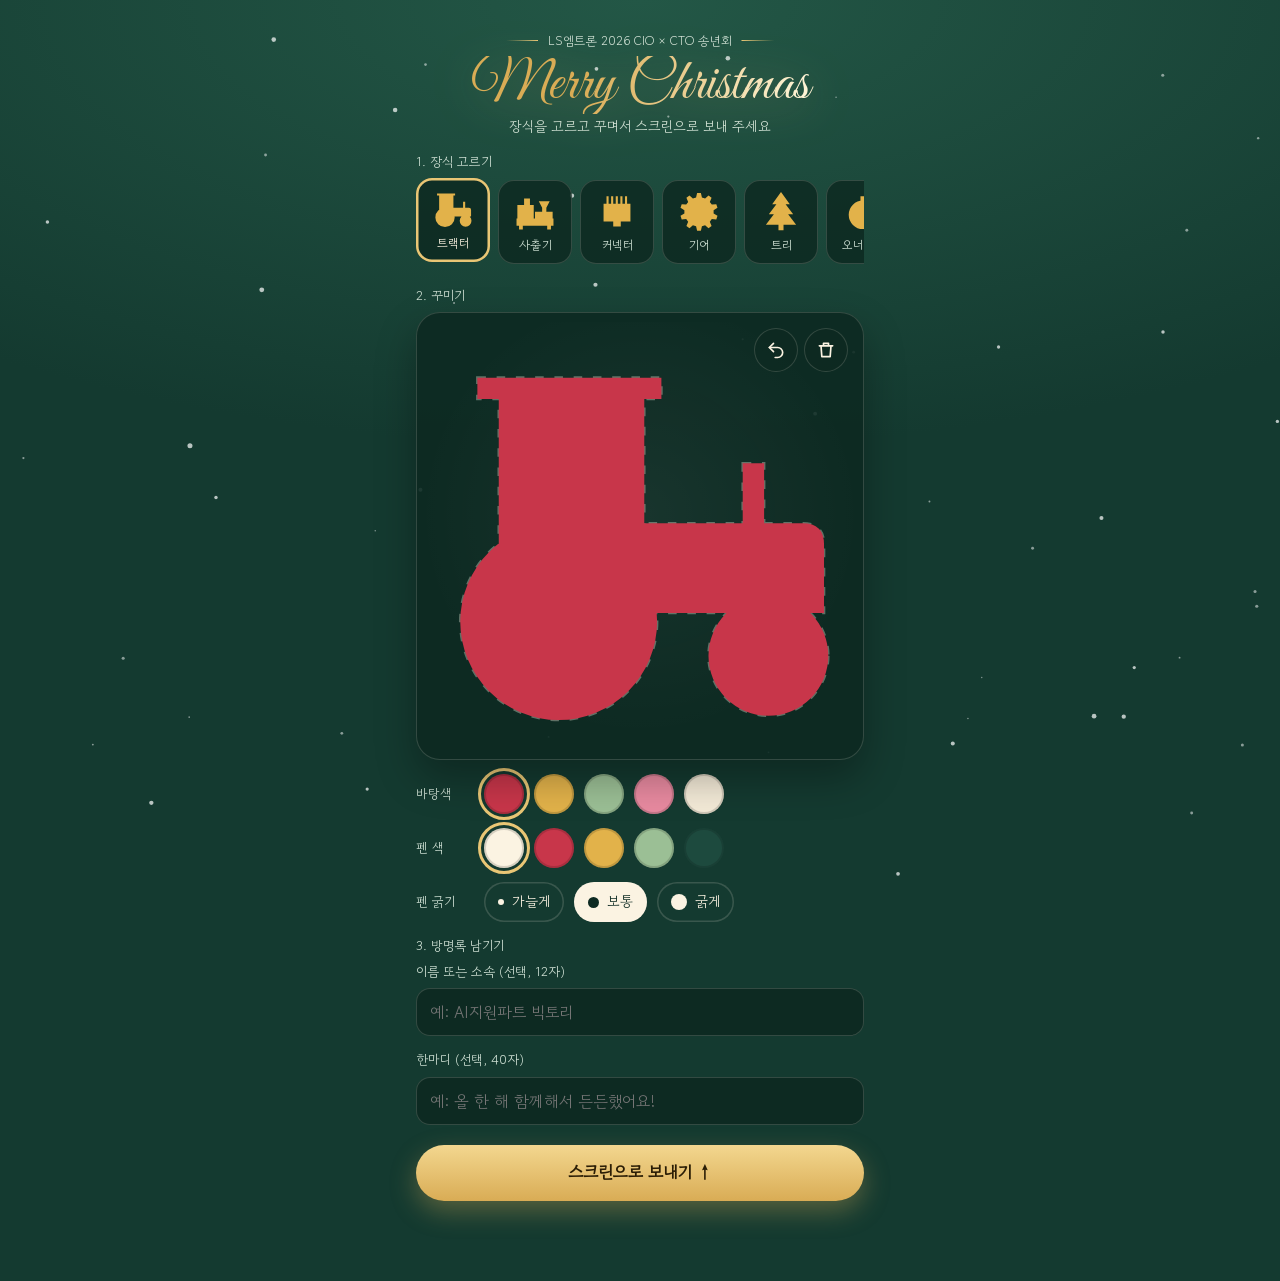
==== index.html @ 6c5fe614 "송년회 그림 방명록 배포" ====
<!DOCTYPE html>
<html lang="ko">
<head>
<meta charset="utf-8">
<meta name="viewport" content="width=device-width,initial-scale=1">
<title>LS엠트론 송년회 방명록</title>
<meta name="robots" content="noindex">
<link rel="stylesheet" href="fonts/fonts.css">
<style>
/* VOICE: 연말 송년회 로비의 따뜻하고 반짝이는 밤
   IDEA: 큰 TV가 눈 내리는 크리스마스 창문이 되고, 폰에서 꾸민 장식이 하늘로 빨려 올라가 그 창문 위로 내려옴
   PICTURE: 전구 가랜드 아래 금빛 Merry Christmas, 그 밑을 둥실둥실 떠다니는 트랙터, 사출기, 커넥터 장식들
   COLOUR and TYPE: 딥그린 밤하늘, 크랜베리, 머스터드, 세이지, 핑크, 금빛 글씨. Great Vibes 필기체 + 고운돋움, 이름은 나눔펜
   LAYOUT: 기본 화면은 TV 스크린(가로, 세로 모두 대응), #draw는 폰 한 컬럼 */
:root{color-scheme:dark;--bg:#143a30;--deep:#0d2a22;--ink:#fbf3e2;--soft:#cfe0d4;--gold:#e9c675;--red:#c8364a;--mus:#e2b24a;--sage:#9bbf95;--pink:#e88aa0;--line:rgba(251,243,226,.16)}
*{box-sizing:border-box;min-width:0}
html,body{height:100%}
body{margin:0;background:var(--bg);color:var(--ink);font:16px/1.55 "Gowun Dodum",system-ui,sans-serif;overflow-x:clip}
h1,h2,p{margin:0}
button{font:inherit;color:inherit;cursor:pointer;border:0;background:none}
button:focus-visible,input:focus-visible,a:focus-visible{outline:3px solid var(--mus);outline-offset:2px}
.view{display:none}.view.on{display:block}
.mc{font-family:"Great Vibes",cursive;font-weight:400;line-height:1;background:linear-gradient(100deg,#d9ac55 15%,#fff4d6 35%,#e9c675 50%,#fff4d6 65%,#d9ac55 85%);background-size:250% 100%;-webkit-background-clip:text;background-clip:text;color:transparent;filter:drop-shadow(0 6px 24px rgba(233,198,117,.35));animation:shine 7s linear infinite;padding:0 .15em}
@keyframes shine{to{background-position:-250% 0}}
.ev{display:inline-flex;align-items:center;gap:.8em;color:var(--soft)}
.ev::before,.ev::after{content:"";width:2.6em;height:1px;background:linear-gradient(90deg,transparent,var(--gold))}
.ev::after{transform:scaleX(-1)}
.btn{min-height:48px;padding:0 22px;border-radius:999px;background:var(--ink);color:var(--deep);font-weight:700;display:inline-flex;align-items:center;justify-content:center;gap:8px;text-decoration:none}
.btn.ghost{background:rgba(13,42,34,.6);color:var(--ink);box-shadow:inset 0 0 0 1.5px var(--line)}
.btn:disabled{opacity:.5;cursor:default}

/* ---------- wall ---------- */
#wall{position:fixed;inset:0;overflow:hidden;background:radial-gradient(70% 55% at 50% 22%,#235746 0%,transparent 70%),radial-gradient(130% 100% at 50% 100%,#0b261f 0%,var(--bg) 60%)}
#wall canvas.full{position:absolute;inset:0;width:100%;height:100%;pointer-events:none}
#snowBack{z-index:0}
#garland{position:absolute;left:0;top:0;width:100%;z-index:1;overflow:visible;pointer-events:none}
.bulb{animation:tw 3.2s ease-in-out infinite}
.bulb ellipse{filter:drop-shadow(0 0 7px var(--c))}
@keyframes tw{50%{opacity:.4}}
#whead{position:absolute;left:50%;top:max(9vh,70px);transform:translateX(-50%);text-align:center;z-index:2;white-space:nowrap;pointer-events:none}
#whead .ev{font-size:clamp(15px,2.3vh,36px)}
#whead .mc{font-size:clamp(64px,13.5vh,230px);margin:.06em 0 .02em}
#whead .guide{font-size:clamp(15px,2.2vh,34px);color:var(--ink);opacity:.92}
#whead .guide b{color:var(--gold);font-weight:400}
#field{position:absolute;inset:0;z-index:3}
.it{position:absolute;left:0;top:0;transform-origin:50% 50%;will-change:transform;transition:opacity .9s}
.it canvas{display:block;filter:drop-shadow(0 8px 10px rgba(0,0,0,.28))}
.it.pending{display:none}
.it.leaving{opacity:0!important;transition:opacity 2.6s ease-in}
.mod .it{cursor:pointer}.mod .it:hover canvas{outline:2px dashed var(--mus);outline-offset:4px}
#fx{z-index:4}
#cap{position:absolute;left:50%;top:60%;z-index:5;transform:translate(-50%,14px);opacity:0;transition:opacity .5s,transform .6s cubic-bezier(.2,1.3,.4,1);text-align:center;background:rgba(13,42,34,.72);backdrop-filter:blur(6px);border-radius:28px;padding:.5em 1.4em .7em;box-shadow:0 0 0 1px rgba(233,198,117,.35),0 20px 40px rgba(0,0,0,.35);max-width:80vw;pointer-events:none}
#cap.on{opacity:1;transform:translate(-50%,0)}
#cap b{display:block;font:400 clamp(30px,5.4vh,84px)/1.05 "Nanum Pen Script",cursive;color:var(--gold)}
#cap span{display:block;font-size:clamp(15px,2.4vh,36px);color:var(--ink)}
#cap span:empty{display:none}
.qr{position:absolute;right:2.4vw;bottom:3.6vh;z-index:6;background:var(--ink);color:var(--deep);border-radius:22px;padding:12px 12px 10px;text-align:center;font-weight:700;font-size:clamp(13px,1.7vh,26px);line-height:1.3;animation:glow 2.6s ease-in-out infinite}
@keyframes glow{0%,100%{box-shadow:0 0 0 0 rgba(233,198,117,.55),0 16px 34px rgba(0,0,0,.4)}50%{box-shadow:0 0 0 14px rgba(233,198,117,0),0 16px 34px rgba(0,0,0,.4)}}
#qrBox{width:clamp(110px,16vh,290px);height:clamp(110px,16vh,290px);display:grid;place-items:center;margin-bottom:8px;font-weight:400;font-size:12px}
#qrBox img{width:100%;height:100%;display:block;border-radius:6px}
.count{position:absolute;left:2.4vw;bottom:3.6vh;z-index:6;font-size:clamp(14px,2vh,30px);color:var(--soft);pointer-events:none}
.count b{font:400 clamp(34px,5.4vh,84px)/1 "Great Vibes",cursive;color:var(--gold);margin-right:.25em}
#wstat{position:absolute;left:50%;top:62%;transform:translateX(-50%);z-index:5;color:var(--soft);font-size:clamp(16px,2.6vh,38px);text-align:center;pointer-events:none;animation:breathe 3s ease-in-out infinite}
@keyframes breathe{50%{opacity:.45}}
.wbar{position:absolute;right:1.2vw;top:1.2vh;display:flex;gap:8px;z-index:8;opacity:0;transition:opacity .3s}
.wbar:hover,.wbar:focus-within{opacity:1}
.wbar .btn{min-height:40px;font-size:14px;padding:0 16px}
#modbar{position:fixed;left:50%;bottom:4vh;transform:translateX(-50%);background:var(--deep);border-radius:999px;padding:8px 8px 8px 20px;display:none;gap:8px;align-items:center;z-index:20;box-shadow:0 10px 30px rgba(0,0,0,.4)}
#modbar.on{display:flex}
#banner{position:fixed;left:50%;bottom:8px;transform:translateX(-50%);background:var(--mus);color:var(--deep);font-size:12px;padding:5px 12px;border-radius:999px;z-index:30;display:none;white-space:nowrap}

/* ---------- draw (phone) ---------- */
#draw{min-height:100%;position:relative;background:radial-gradient(120% 50% at 50% 0%,#235746,var(--bg) 70%)}
#snowPhone{position:fixed;inset:0;width:100%;height:100%;z-index:0;pointer-events:none}
.dwrap{position:relative;z-index:1;max-width:480px;margin:0 auto;padding:22px 16px 48px}
.dh{text-align:center;margin-bottom:14px}
.dh .ev{font-size:12.5px}
.dh .mc{font-size:clamp(40px,13vw,58px);margin:6px 0 2px;white-space:nowrap}
.dh .note{font-size:14px;color:var(--soft)}
.lbl{font-size:13px;color:var(--soft);margin:14px 0 6px}
.tpls{display:flex;gap:8px;overflow-x:auto;padding:2px 2px 8px;scroll-snap-type:x mandatory;scrollbar-width:none}
.tpl{flex:none;width:74px;height:84px;border-radius:16px;background:rgba(13,42,34,.85);scroll-snap-align:start;display:grid;place-items:center;align-content:center;gap:4px;box-shadow:inset 0 0 0 1px var(--line);transition:transform .15s}
.tpl span{font-size:12px;color:var(--soft)}
.tpl[aria-pressed=true]{box-shadow:inset 0 0 0 2.5px var(--gold);transform:translateY(-2px)}.tpl[aria-pressed=true] span{color:var(--ink)}
.tpl canvas{width:42px;height:42px}
.board{position:relative;border-radius:24px;background:rgba(13,42,34,.9);padding:10px;box-shadow:inset 0 0 0 1px var(--line),0 18px 40px rgba(0,0,0,.3)}
#pad{display:block;width:100%;aspect-ratio:1;touch-action:none;border-radius:16px;background:radial-gradient(circle at 50% 45%,rgba(255,255,255,.05),transparent 70%)}
.tools{display:flex;gap:6px;position:absolute;right:16px;top:16px}
.ic{width:44px;height:44px;border-radius:50%;background:rgba(13,42,34,.85);display:grid;place-items:center;box-shadow:inset 0 0 0 1px var(--line)}
.ic svg{width:20px;height:20px;fill:none;stroke:var(--ink);stroke-width:2;stroke-linecap:round;stroke-linejoin:round}
.row{display:flex;align-items:center;gap:10px;margin-top:14px;flex-wrap:wrap}
.row>span{width:58px;font-size:13px;color:var(--soft)}
.sws{display:flex;gap:10px;flex-wrap:wrap}
.sw{width:40px;height:40px;border-radius:50%;box-shadow:inset 0 0 0 2px rgba(0,0,0,.15)}
.sw[aria-pressed=true]{outline:3px solid var(--gold);outline-offset:3px}
.wd{height:40px;padding:0 14px;border-radius:999px;box-shadow:inset 0 0 0 1.5px var(--line);display:flex;align-items:center;gap:8px;font-size:14px}
.wd i{display:block;border-radius:50%;background:var(--ink)}
.wd[aria-pressed=true]{background:var(--ink);color:var(--deep)}.wd[aria-pressed=true] i{background:var(--deep)}
.fld{display:grid;gap:6px;margin-top:14px}
.fld label{font-size:13px;color:var(--soft)}
.fld input{height:48px;border-radius:14px;border:0;background:rgba(13,42,34,.9);color:var(--ink);padding:0 14px;font:16px "Gowun Dodum",sans-serif;box-shadow:inset 0 0 0 1px var(--line)}
#send{width:100%;margin-top:20px;font-size:17px;min-height:56px;background:linear-gradient(180deg,#f3d78f,#d9ac55);color:#2a1d05;box-shadow:0 10px 26px rgba(217,172,85,.35)}
#dmsg{min-height:22px;margin-top:10px;text-align:center;font-size:14px;color:var(--mus)}
#done{text-align:center;padding:16vh 10px 40px}
#done .mc{font-size:60px;margin-bottom:14px}
#done h2{font-size:24px;margin-bottom:6px}
#done p{color:var(--soft);margin-bottom:28px}
#done>*{animation:rise .7s both}#done>*:nth-child(2){animation-delay:.1s}#done>*:nth-child(3){animation-delay:.2s}#done>*:nth-child(4){animation-delay:.3s}
@keyframes rise{from{opacity:0;transform:translateY(16px)}}
#pfx{position:fixed;inset:0;width:100%;height:100%;z-index:40;pointer-events:none}
#beam{position:fixed;left:50%;top:-140px;width:140vw;height:300px;transform:translateX(-50%);background:radial-gradient(50% 50% at 50% 50%,rgba(255,240,200,.9),rgba(233,198,117,.35) 40%,transparent 70%);opacity:0;z-index:41;pointer-events:none}
#beam.on{animation:beam 1.1s ease-out}
@keyframes beam{30%{opacity:1}100%{opacity:0}}
@media(prefers-reduced-motion:reduce){.mc,.bulb,.qr,#wstat{animation:none}}
</style>
</head>
<body>
<div id="banner"></div>

<section id="wall" class="view">
  <canvas id="snowBack" class="full"></canvas>
  <svg id="garland" aria-hidden="true"></svg>
  <header id="whead">
    <p class="ev">LS엠트론 2026 CIO × CTO 송년회 방명록</p>
    <h1 class="mc">Merry Christmas</h1>
    <p class="guide">우측 하단 <b>QR</b>을 찍고 장식을 꾸며 남겨 주세요</p>
  </header>
  <div id="field"></div>
  <canvas id="fx" class="full"></canvas>
  <div id="cap"><b></b><span></span></div>
  <div id="wstat">첫 번째 장식을 기다리고 있어요</div>
  <div class="count"><b id="cnt">0</b>개의 마음이 모였어요</div>
  <div class="qr"><div id="qrBox"></div>찍고 꾸며서<br>스크린으로 보내기</div>
  <div class="wbar">
    <button class="btn" id="fs">전체화면</button>
    <button class="btn ghost" id="testBtn">테스트 장식</button>
    <button class="btn ghost" id="modBtn" hidden>그림 정리</button>
  </div>
</section>

<section id="draw" class="view">
  <canvas id="snowPhone"></canvas>
  <div class="dwrap">
    <div id="drawMain">
      <header class="dh">
        <p class="ev">LS엠트론 2026 CIO × CTO 송년회</p>
        <h1 class="mc">Merry Christmas</h1>
        <p class="note">장식을 고르고 꾸며서 스크린으로 보내 주세요</p>
      </header>
      <p class="lbl">1. 장식 고르기</p>
      <div class="tpls" id="tpls" role="group" aria-label="장식 고르기"></div>
      <p class="lbl">2. 꾸미기</p>
      <div class="board">
        <canvas id="pad" aria-label="그림판"></canvas>
        <div class="tools">
          <button class="ic" id="undo" aria-label="한 획 되돌리기"><svg viewBox="0 0 24 24"><path d="M9 14 4 9l5-5"/><path d="M4 9h10a6 6 0 0 1 0 12h-3"/></svg></button>
          <button class="ic" id="clear" aria-label="모두 지우기"><svg viewBox="0 0 24 24"><path d="M4 7h16M9 7V4h6v3M6 7l1 13h10l1-13"/></svg></button>
        </div>
      </div>
      <div class="row"><span>바탕색</span><div class="sws" id="fills"></div></div>
      <div class="row"><span>펜 색</span><div class="sws" id="pens"></div></div>
      <div class="row"><span>펜 굵기</span>
        <button class="wd" data-w="4" aria-pressed="false"><i style="width:6px;height:6px"></i>가늘게</button>
        <button class="wd" data-w="9" aria-pressed="true"><i style="width:11px;height:11px"></i>보통</button>
        <button class="wd" data-w="16" aria-pressed="false"><i style="width:16px;height:16px"></i>굵게</button>
      </div>
      <p class="lbl">3. 방명록 남기기</p>
      <div class="fld" style="margin-top:0"><label for="nm">이름 또는 소속 (선택, 12자)</label><input id="nm" maxlength="12" autocomplete="off" placeholder="예: AI지원파트 빅토리"></div>
      <div class="fld"><label for="ms">한마디 (선택, 40자)</label><input id="ms" maxlength="40" autocomplete="off" placeholder="예: 올 한 해 함께해서 든든했어요!"></div>
      <button class="btn" id="send">스크린으로 보내기 ↑</button>
      <div id="dmsg" role="status"></div>
    </div>
    <div id="done" hidden>
      <p class="mc">Thank you</p>
      <h2>스크린을 봐 주세요!</h2>
      <p>방금 꾸민 장식이 스크린 위에서 내려오고 있어요</p>
      <button class="btn" id="again">하나 더 꾸미기</button>
    </div>
  </div>
</section>
<canvas id="pfx"></canvas>
<div id="beam"></div>
<div id="modbar"><span>이 그림을 스크린에서 내릴까요?</span><button class="btn" id="modYes" style="min-height:40px">내리기</button><button class="btn ghost" id="modNo" style="min-height:40px">취소</button></div>

<script>
{
/* ===== 설정: Firebase Realtime Database 주소 ===== */
const DB_URL = "https://mtron-guestbook-default-rtdb.asia-southeast1.firebasedatabase.app";
const MAX_WALL = 45, KEEP_PER_PERSON = 5;
const $ = s => document.querySelector(s);
const rnd = (a, b) => a + Math.random() * (b - a);
const pick = a => a[Math.random() * a.length | 0];
const reduce = matchMedia("(prefers-reduced-motion: reduce)").matches;
const wait = ms => new Promise(r => setTimeout(r, ms));
const anim = (ms, fn) => new Promise(res => { if (reduce) ms = Math.min(ms, 160); const t0 = performance.now(); const f = t => { const p = Math.min(1, (t - t0) / ms); fn(p); p < 1 ? requestAnimationFrame(f) : res(); }; f(t0); });
const star = (() => { let d = ""; for (let i = 0; i < 10; i++) { const r = i % 2 ? 36 : 88, a = -Math.PI / 2 + i * Math.PI / 5; d += (i ? "L" : "M") + (100 + r * Math.cos(a)).toFixed(1) + " " + (108 + r * Math.sin(a)).toFixed(1); } return d + "Z"; })();
const gear = (() => { let d = ""; const n = 10, st = Math.PI * 2 / n; for (let k = 0; k < n; k++) { const b = k * st - Math.PI / 2; [[70, -.32], [90, -.16], [90, .16], [70, .32]].forEach(([r, f], j) => { d += (k || j ? "L" : "M") + (100 + r * Math.cos(b + f * st)).toFixed(1) + " " + (104 + r * Math.sin(b + f * st)).toFixed(1); }); } return d + "Z"; })();
const conn = "M36 66H164V150H36Z M82 150H118V174H82Z" + [0, 1, 2, 3, 4].map(i => { const x = 50 + i * 22; return ` M${x} 30H${x + 10}V66H${x}Z`; }).join("");
const SHAPES = [
  { id: "tractor", name: "트랙터", d: "M24 26H110V36H24Z M34 36H102V112H34Z M86 94H176Q186 94 186 104V136H86Z M148 66H158V94H148Z M108 140A46 46 0 1 1 16 140A46 46 0 1 1 108 140Z M188 156A28 28 0 1 1 132 156A28 28 0 1 1 188 156Z" },
  { id: "molding", name: "사출기", d: "M48 40H76V72H48Z M16 72H94V136H16Z M100 104H184V136H100Z M118 54H170L154 84V104H134V84Z M12 136H188V170H12Z M24 170H42V188H24Z M158 170H176V188H158Z" },
  { id: "conn", name: "커넥터", d: conn },
  { id: "gear", name: "기어", d: gear },
  { id: "tree", name: "트리", d: "M100 10L142 68H122L158 116H134L172 166H112V192H88V166H28L66 116H42L78 68H58Z" },
  { id: "ball", name: "오너먼트", d: "M88 30H112V54H88Z M168 118A68 68 0 1 1 32 118A68 68 0 1 1 168 118Z" },
  { id: "sock", name: "양말", d: "M66 16H140V116Q140 128 150 135L170 150Q190 166 178 184Q164 200 140 189L84 160Q62 147 64 122Z" },
  { id: "star", name: "별", d: star }
];
const P = {}; SHAPES.forEach(s => P[s.id] = new Path2D(s.d));
const FILLS = ["#c8364a", "#e2b24a", "#9bbf95", "#e88aa0", "#f3ead7"];
const PENS = ["#fbf3e2", "#c8364a", "#e2b24a", "#9bbf95", "#1d4a3e"];
const hash = s => { let h = 2166136261; for (const c of String(s)) h = Math.imul(h ^ c.charCodeAt(0), 16777619); return (h >>> 0) / 4294967295; };
const okColor = c => typeof c === "string" && /^#[0-9a-f]{6}$/i.test(c);

function paint(ctx, e, px) {
  const path = P[e.t]; if (!path) return;
  ctx.save(); ctx.scale(px / 200, px / 200);
  ctx.fillStyle = okColor(e.f) ? e.f : FILLS[0]; ctx.fill(path); ctx.clip(path);
  ctx.lineCap = ctx.lineJoin = "round";
  for (const s of Array.isArray(e.s) ? e.s : []) {
    const p = Array.isArray(s.p) ? s.p : []; if (p.length < 2) continue;
    ctx.strokeStyle = okColor(s.c) ? s.c : PENS[0]; ctx.lineWidth = Math.min(20, Math.max(1, +s.w || 6));
    ctx.beginPath(); ctx.moveTo(p[0], p[1]);
    if (p.length === 2) ctx.lineTo(p[0] + .01, p[1]);
    for (let i = 2; i < p.length; i += 2) ctx.lineTo(p[i], p[i + 1]);
    ctx.stroke();
  }
  ctx.restore();
}
function cv(e, css) {
  const c = document.createElement("canvas"), dpr = Math.min(2, devicePixelRatio || 1);
  c.width = c.height = Math.round(css * dpr); c.style.width = c.style.height = css + "px";
  paint(c.getContext("2d"), e, c.width); return c;
}


/* ---------- effects ---------- */
function Snow(canvas, o) {
  const ctx = canvas.getContext("2d"); let w = 0, h = 0, fl = [];
  const mk = any => { const L = o.layers[Math.random() * o.layers.length | 0]; return { L, x: Math.random() * w, y: any ? Math.random() * h : -20, r: rnd(L.r[0], L.r[1]), v: rnd(L.v[0], L.v[1]), ph: rnd(0, 6.3), sw: rnd(6, 26), sp: rnd(.3, 1) }; };
  return {
    resize() { const d = Math.min(1.5, devicePixelRatio || 1), r = canvas.getBoundingClientRect(); w = r.width; h = r.height; canvas.width = Math.max(1, w * d | 0); canvas.height = Math.max(1, h * d | 0); ctx.setTransform(d, 0, 0, d, 0, 0); fl = Array.from({ length: Math.round(w * h / 10000 * o.density) }, () => mk(true)); },
    step(dt) {
      ctx.clearRect(0, 0, w, h);
      for (const f of fl) {
        f.y += f.v * dt * (reduce ? .3 : 1); f.ph += dt * f.sp; if (f.y > h + 24) Object.assign(f, mk(false));
        const x = f.x + Math.sin(f.ph) * f.sw; ctx.globalAlpha = f.L.a;
        if (f.L.blur) { const g = ctx.createRadialGradient(x, f.y, 0, x, f.y, f.r); g.addColorStop(0, "rgba(255,255,255,.95)"); g.addColorStop(1, "rgba(255,255,255,0)"); ctx.fillStyle = g; }
        else ctx.fillStyle = "#fff";
        ctx.beginPath(); ctx.arc(x, f.y, f.r, 0, 7); ctx.fill();
      }
      ctx.globalAlpha = 1;
    }
  };
}
function Fx(canvas, clear) {
  const ctx = canvas.getContext("2d"); let ps = [];
  const COLS = ["#f6dc9a", "#fbf3e2", "#e88aa0", "#e2b24a", "#9bbf95", "#ff8a8a"];
  return {
    fit() { const d = Math.min(1.5, devicePixelRatio || 1), r = canvas.getBoundingClientRect(); canvas.width = Math.max(1, r.width * d | 0); canvas.height = Math.max(1, r.height * d | 0); ctx.setTransform(d, 0, 0, d, 0, 0); },
    burst(x, y, r, n) { for (let i = 0; i < n; i++) { const a = rnd(0, 6.283), s = rnd(.35, 1) * Math.max(160, r * 3); ps.push({ x: x + Math.cos(a) * r * .35, y: y + Math.sin(a) * r * .35, vx: Math.cos(a) * s, vy: Math.sin(a) * s - 40, g: 220, life: 0, max: rnd(.8, 1.5), c: pick(COLS), r: rnd(2.5, 6) * Math.max(1, r / 160), k: Math.random() < .45 ? "star" : "dot" }); } },
    ring(x, y, r) { ps.push({ k: "ring", x, y, r0: r, life: 0, max: 1 }); ps.push({ k: "ring", x, y, r0: r * .7, life: -.14, max: 1 }); },
    trail(x, y, n, up) { for (let i = 0; i < n; i++) ps.push({ x: x + rnd(-10, 10), y: y + rnd(-6, 6), vx: rnd(-24, 24), vy: up ? rnd(30, 90) : rnd(-60, -20), g: up ? 40 : -10, life: 0, max: rnd(.5, 1), c: pick(COLS), r: rnd(1.5, 3.6), k: Math.random() < .35 ? "star" : "dot" }); },
    step(dt) {
      if (clear) { ctx.save(); ctx.setTransform(1, 0, 0, 1, 0, 0); ctx.clearRect(0, 0, canvas.width, canvas.height); ctx.restore(); }
      if (!ps.length) return;
      ctx.save(); ctx.globalCompositeOperation = "lighter";
      ps = ps.filter(p => {
        p.life += dt; if (p.life < 0) return true; const t = p.life / p.max; if (t >= 1) return false;
        if (p.k === "ring") { ctx.globalAlpha = (1 - t) * .75; ctx.strokeStyle = "#fbf3e2"; ctx.lineWidth = Math.max(.5, 7 * (1 - t)); ctx.beginPath(); ctx.arc(p.x, p.y, p.r0 * (1 + 2.6 * (1 - (1 - t) ** 2)), 0, 7); ctx.stroke(); return true; }
        p.vy += p.g * dt; const dr = Math.exp(-1.6 * dt); p.vx *= dr; p.vy *= dr; p.x += p.vx * dt; p.y += p.vy * dt;
        ctx.globalAlpha = 1 - t; ctx.fillStyle = p.c;
        if (p.k === "star") { const s = p.r * 2.2 * (1 - t * .5); ctx.beginPath(); ctx.moveTo(p.x, p.y - s); ctx.quadraticCurveTo(p.x, p.y, p.x + s, p.y); ctx.quadraticCurveTo(p.x, p.y, p.x, p.y + s); ctx.quadraticCurveTo(p.x, p.y, p.x - s, p.y); ctx.quadraticCurveTo(p.x, p.y, p.x, p.y - s); ctx.fill(); }
        else { ctx.beginPath(); ctx.arc(p.x, p.y, p.r * (1 - t * .6), 0, 7); ctx.fill(); }
        return true;
      });
      ctx.restore(); if (ps.length > 1200) ps.splice(0, ps.length - 1200);
    }
  };
}

/* ---------- server ---------- */
const sessionStorageGet = k => { try { return sessionStorage.getItem(k); } catch (_) { return null; } };
const sessionStorageSet = (k, v) => { try { sessionStorage.setItem(k, String(v)); } catch (_) {} };
const ADMIN = new URLSearchParams(location.search).get("admin") || "";
let isAdmin = false;
const banner = t => { const b = $("#banner"); b.textContent = t; b.style.display = t ? "block" : "none"; };
/* ---------- draw (phone) ---------- */
const st = { t: "tractor", f: FILLS[0], pen: PENS[0], w: 9, strokes: [], cur: null };
const pad = $("#pad"), pctx = pad.getContext("2d");
const snowP = Snow($("#snowPhone"), { density: .5, layers: [{ r: [.6, 1.6], v: [14, 30], a: .5 }, { r: [1.6, 2.6], v: [26, 44], a: .7 }] });
const pfx = Fx($("#pfx"), true);
function resizeDraw() { snowP.resize(); pfx.fit(); sizePad(); }
function sizePad() { const r = pad.getBoundingClientRect(); if (!r.width) return; const d = Math.min(2, devicePixelRatio || 1); pad.width = pad.height = Math.round(r.width * d); redraw(); }
const entryNow = () => ({ t: st.t, f: st.f, s: st.cur ? st.strokes.concat([st.cur]) : st.strokes });
function redraw() {
  const W = pad.width; pctx.clearRect(0, 0, W, W);
  pctx.save(); pctx.scale(W / 200, W / 200); pctx.setLineDash([4, 5]); pctx.strokeStyle = "rgba(251,243,226,.35)"; pctx.lineWidth = 1.2; pctx.stroke(P[st.t]); pctx.restore();
  paint(pctx, entryNow(), W);
}
const pt = ev => { const r = pad.getBoundingClientRect(); return [Math.round((ev.clientX - r.left) / r.width * 200), Math.round((ev.clientY - r.top) / r.height * 200)]; };
pad.addEventListener("pointerdown", ev => { pad.setPointerCapture(ev.pointerId); st.cur = { c: st.pen, w: st.w, p: pt(ev) }; redraw(); });
pad.addEventListener("pointermove", ev => {
  if (!st.cur) return; const [x, y] = pt(ev), p = st.cur.p;
  if (Math.hypot(x - p[p.length - 2], y - p[p.length - 1]) < 1.5 || p.length > 1200) return;
  p.push(x, y); redraw();
});
const endStroke = () => { if (st.cur) { st.strokes.push(st.cur); st.cur = null; redraw(); } };
pad.addEventListener("pointerup", endStroke); pad.addEventListener("pointercancel", endStroke);
$("#undo").onclick = () => { st.strokes.pop(); redraw(); };
$("#clear").onclick = () => { st.strokes = []; redraw(); };
$("#tpls").innerHTML = SHAPES.map(s => `<button class="tpl" data-t="${s.id}" aria-pressed="${s.id === st.t}"><span>${s.name}</span></button>`).join("");
document.querySelectorAll(".tpl").forEach(b => { b.prepend(cv({ t: b.dataset.t, f: "#e2b24a", s: [] }, 42)); b.onclick = () => { st.t = b.dataset.t; document.querySelectorAll(".tpl").forEach(x => x.setAttribute("aria-pressed", x === b)); redraw(); }; });
function swatches(el, list, key) {
  el.innerHTML = list.map(c => `<button class="sw" style="background:${c}" data-c="${c}" aria-label="색 ${c}" aria-pressed="${c === st[key]}"></button>`).join("");
  el.querySelectorAll(".sw").forEach(b => b.onclick = () => { st[key] = b.dataset.c; el.querySelectorAll(".sw").forEach(x => x.setAttribute("aria-pressed", x === b)); redraw(); });
}
swatches($("#fills"), FILLS, "f"); swatches($("#pens"), PENS, "pen");
document.querySelectorAll(".wd").forEach(b => b.onclick = () => { st.w = +b.dataset.w; document.querySelectorAll(".wd").forEach(x => x.setAttribute("aria-pressed", x === b)); });

async function flyUp(e) {
  const r = pad.getBoundingClientRect(), c = cv(e, Math.round(r.width));
  Object.assign(c.style, { position: "fixed", left: r.left + "px", top: r.top + "px", zIndex: 39, filter: "drop-shadow(0 10px 20px rgba(0,0,0,.35))" });
  document.body.appendChild(c); pad.style.visibility = "hidden";
  const dist = r.bottom + 80;
  const a = c.animate([
    { transform: "translateY(0) scale(1,1)", easing: "cubic-bezier(.3,0,.6,1)" },
    { transform: "translateY(18px) scale(1.08,.88)", offset: .22, easing: "cubic-bezier(.55,0,.9,.35)" },
    { transform: `translateY(${-dist * .5}px) scale(.55,1.2)`, offset: .66 },
    { transform: `translateY(${-dist}px) scale(.12,1.7)`, opacity: .2 }
  ], { duration: reduce ? 300 : 1200, fill: "forwards" });
  let on = true; const tr = () => { if (!on) return; const b = c.getBoundingClientRect(); if (b.height) pfx.trail(b.left + b.width / 2, b.bottom - b.height * .15, 3, true); requestAnimationFrame(tr); }; setTimeout(tr, 260);
  setTimeout(() => { $("#beam").classList.remove("on"); void $("#beam").offsetWidth; $("#beam").classList.add("on"); pfx.burst(innerWidth / 2, 0, 60, 26); }, reduce ? 200 : 950);
  await a.finished.catch(() => {}); on = false; c.remove(); pad.style.visibility = "";
}
$("#send").onclick = async () => {
  const msg = $("#dmsg"), btn = $("#send");
  if (!st.strokes.length) { msg.textContent = "한 획이라도 꾸며 주세요"; return; }
  const e = { id: Date.now().toString(36) + Math.random().toString(36).slice(2, 6), t: st.t, f: st.f, s: st.strokes, n: $("#nm").value.trim().slice(0, 12), m: $("#ms").value.trim().slice(0, 40), at: Date.now() };
  btn.disabled = true; msg.textContent = "보내는 중이에요";
  try {
    const last = +sessionStorageGet("lastSend") || 0;
    if (Date.now() - last < 4000) throw { code: 429 };
    const body = { d: JSON.stringify({ t: e.t, f: e.f, s: e.s, n: e.n, m: e.m }), at: { ".sv": "timestamp" } };
    const r = await fetch(DB_URL.replace(/\/$/, "") + "/entries.json", { method: "POST", body: JSON.stringify(body) });
    if (!r.ok) throw { code: r.status === 401 || r.status === 403 ? 400 : r.status };
    sessionStorageSet("lastSend", Date.now());
    msg.textContent = "";
    scrollTo({ top: Math.max(0, scrollY + pad.getBoundingClientRect().top - 80), behavior: "instant" });
    await flyUp(e);
    $("#drawMain").hidden = true; $("#done").hidden = false; scrollTo(0, 0);
  } catch (err) {
    msg.textContent = err && err.code === 429 ? "조금만 천천히 보내 주세요. 잠시 후 다시 눌러 주세요"
      : err && err.code === 400 ? "장식을 다시 꾸며서 보내 주세요"
      : "전송에 실패했어요. 와이파이 연결을 확인하고 다시 눌러 주세요";
  }
  btn.disabled = false;
};
$("#again").onclick = () => { st.strokes = []; $("#done").hidden = true; $("#drawMain").hidden = false; requestAnimationFrame(sizePad); };

/* ---------- wall ---------- */
const wall = $("#wall"), field = $("#field"), live = new Map(), seen = new Set();
let first = true, started = false, queue = [], playing = false, mod = false, modTarget = null, size = 0, W = 0, H = 0, hb = 0, cy = 0, obs = [], testN = 0;
const back = Snow($("#snowBack"), { density: 1.1, layers: [{ r: [.6, 1.3], v: [12, 24], a: .5 }, { r: [1.3, 2.3], v: [22, 38], a: .75 }] });
const front = Snow($("#fx"), { density: .05, layers: [{ r: [6, 13], v: [46, 76], a: .45, blur: true }] });
const fx = Fx($("#fx"), false);
const BULBS = ["#ff6b7a", "#ffd36b", "#9ee6a8", "#ff9ec4", "#fff1c9"];
function buildGarland() {
  const g = $("#garland"), gh = Math.max(56, Math.min(140, H * .11)), sw = Math.max(2, Math.round(W / 560)), seg = W / sw, sc = gh / 90;
  let d = `M-20 ${(gh * .1).toFixed(1)}`; for (let i = 0; i < sw; i++) d += ` Q${(i * seg + seg / 2).toFixed(1)} ${(gh * .8).toFixed(1)} ${((i + 1) * seg + (i === sw - 1 ? 20 : 0)).toFixed(1)} ${(gh * .1).toFixed(1)}`;
  g.setAttribute("viewBox", `0 0 ${W} ${gh}`); g.setAttribute("height", gh);
  g.innerHTML = `<path d="${d}" fill="none" stroke="#08201a" stroke-width="${(2.6 * sc).toFixed(1)}"/>`;
  const p = g.querySelector("path"), L = p.getTotalLength(), n = Math.max(8, Math.round(L / (64 * sc)));
  let out = "";
  for (let i = 1; i < n; i++) {
    const q = p.getPointAtLength(L * i / n), c = BULBS[i % BULBS.length];
    out += `<g class="bulb" style="--c:${c};animation-delay:${(-hash("b" + i) * 3.2).toFixed(2)}s" transform="translate(${q.x.toFixed(1)} ${q.y.toFixed(1)}) scale(${sc.toFixed(2)}) rotate(${((hash("r" + i) - .5) * 24).toFixed(0)})"><rect x="-4" y="-2" width="8" height="8" rx="2" fill="#31564a"/><ellipse cx="0" cy="13" rx="7" ry="10" fill="${c}"/><ellipse cx="-2.4" cy="9" rx="1.8" ry="3.2" fill="#fff" opacity=".55"/></g>`;
  }
  g.insertAdjacentHTML("beforeend", out);
}
const active = () => [...live.values()].filter(o => o.state !== "leaving");
function resizeWall() {
  W = wall.clientWidth; H = wall.clientHeight; if (!W || !H) return;
  back.resize(); front.resize(); buildGarland();
  const wr = wall.getBoundingClientRect(), rel = (el, m) => { const r = el.getBoundingClientRect(); return { x1: r.left - wr.left - m, y1: r.top - wr.top - m, x2: r.right - wr.left + m, y2: r.bottom - wr.top + m }; };
  const hd = rel($("#whead"), 16); hd.y1 = -999; hb = hd.y2;
  obs = [hd, rel($(".qr"), 14), rel($(".count"), 10)];
  cy = hb + (H - hb) * .5;
  const n = Math.max(active().length, 14), free = W * (H - hb * .5);
  const ns = Math.round(Math.min(280, Math.max(80, Math.sqrt(free / n) * .6)) / 10) * 10;
  if (ns !== size) { size = ns; for (const o of live.values()) if (o.state === "live" || o.state === "leaving") setCanvas(o, size); }
}
function setCanvas(o, cs) { if (o.cs === cs) return; o.cs = cs; o.el.style.width = o.el.style.height = cs + "px"; o.el.textContent = ""; o.el.appendChild(cv(o.it, cs)); }
function place(o) {
  const rot = o.state === "drop" ? o.rot : o.r0 + o.rot + Math.sin(o.ph * .9) * 4;
  o.el.style.transform = `translate(${(o.x - o.cs / 2).toFixed(1)}px,${(o.y - o.cs / 2).toFixed(1)}px) rotate(${rot.toFixed(2)}deg) scale(${(o.k * o.sx).toFixed(3)},${(o.k * o.sy).toFixed(3)})`;
}
const inside = (r, x, y, m) => x > r.x1 - m && x < r.x2 + m && y > r.y1 - m && y < r.y2 + m;
function pickSpot(m) {
  const others = active().filter(o => o.state !== "pending"); let best = [W / 2, cy], bd = -1;
  for (let i = 0; i < 30; i++) {
    const x = m + Math.random() * Math.max(1, W - 2 * m), y = Math.max(m, hb * .4) + Math.random() * Math.max(1, H - m - Math.max(m, hb * .4));
    if (obs.some(r => inside(r, x, y, m))) continue;
    let md = 1e9; for (const o of others) md = Math.min(md, Math.hypot(o.x - x, o.y - y));
    if (md > bd) { bd = md; best = [x, y]; }
  }
  return best;
}
function mkItem(it, state) {
  const el = document.createElement("div"); el.className = "it"; field.appendChild(el);
  const h = hash(it.id);
  const o = { id: it.id, it, at: +it.at || 0, el, cs: 0, x: W / 2, y: cy, vx: 0, vy: 0, k: 1, sx: 1, sy: 1, r0: (h - .5) * 24, rot: 0, rv: 0, ph: h * 40, seed: h, state, test: !!it.test };
  el.onclick = () => { if (o.state === "live") askMod(o); };
  live.set(it.id, o); return o;
}
function spawnLive(it, i) {
  const o = mkItem(it, "live"); setCanvas(o, size || 140);
  [o.x, o.y] = pickSpot(o.cs / 2); const a = rnd(0, 6.28); o.vx = Math.cos(a) * 8; o.vy = Math.sin(a) * 8;
  o.el.style.opacity = 0; place(o); setTimeout(() => o.el.style.opacity = 1, 80 + i * 70);
}
function enqueue(it) { const o = mkItem(it, "pending"); o.el.classList.add("pending"); queue.push(o.id); }
function leave(o) {
  o.state = "leaving";
  const d = [[o.x, -1, 0], [W - o.x, 1, 0], [o.y, 0, -1], [H - o.y, 0, 1]].sort((p, q) => p[0] - q[0])[0];
  o.vx = d[1] * 80; o.vy = d[2] * 80;
  requestAnimationFrame(() => o.el.classList.add("leaving"));
  setTimeout(() => { o.el.remove(); live.delete(o.id); }, 2700);
}
function trim() {
  const a = active().filter(o => o.state === "live").sort((x, y) => x.at - y.at);
  let over = active().length - MAX_WALL;
  while (over-- > 0 && a.length) leave(a.shift());
}
const updStat = () => { $("#wstat").style.display = active().length ? "none" : ""; };
function take(all) {
  all.sort((a, b) => (+a.at || 0) - (+b.at || 0));
  $("#cnt").textContent = all.length + testN;
  const ids = new Set(all.map(i => i.id));
  for (const o of [...live.values()]) if (!o.test && !ids.has(o.id)) {
    if (o.state === "pending") { o.el.remove(); live.delete(o.id); } else if (o.state === "live") leave(o);
  }
  if (first) { resizeWall(); all.forEach(i => seen.add(i.id)); all.slice(-MAX_WALL).forEach((it, i) => spawnLive(it, i)); }
  else for (const it of all) if (!seen.has(it.id)) { seen.add(it.id); enqueue(it); }
  first = false; trim(); resizeWall(); updStat(); play();
}
function push(x, y, B) {
  const R = Math.max(W, H) * .62;
  for (const o of live.values()) {
    if (o.state !== "live") continue;
    const dx = o.x - x, dy = o.y - y, d = Math.hypot(dx, dy) || 1; if (d > R) continue;
    const f = 1 - d / R, imp = 560 * Math.pow(f, .75);
    o.vx += dx / d * imp; o.vy += dy / d * imp; o.rv += rnd(-160, 160) * f;
  }
}
async function drop(o, busy) {
  const B = Math.round(Math.min(520, Math.min(W * .5, (H - hb) * .62)));
  setCanvas(o, B); o.el.classList.remove("pending"); o.el.style.opacity = 1;
  o.state = "drop"; o.x = W / 2; o.y = -B * .7; o.k = .5; o.sx = o.sy = 1; o.rot = rnd(-25, 25); o.hold = false; place(o);
  updStat();
  await anim(820, p => {
    const e = p * p * (1.6 - .6 * p);
    o.y = -B * .7 + (cy + B * .7) * e; o.k = .5 + .5 * p; o.sy = 1 + .2 * Math.sin(p * Math.PI * .9); o.sx = 1 - .08 * Math.sin(p * Math.PI * .9); o.rot *= .95; place(o);
    fx.trail(o.x + rnd(-B * .15, B * .15), o.y - B * o.k * .42, 2, false);
  });
  o.rot = 0;
  fx.ring(o.x, cy, B * .42); fx.burst(o.x, cy, B * .4, 70); push(o.x, cy, B);
  if (!reduce) field.animate([{ transform: "translateY(0)" }, { transform: "translateY(7px)" }, { transform: "translateY(-3px)" }, { transform: "none" }], { duration: 340 });
  await anim(620, p => {
    const s = Math.sin(p * Math.PI * 3) * Math.exp(-p * 4.4);
    o.sx = 1 + .3 * s; o.sy = 1 - .3 * s; o.y = cy - Math.abs(Math.sin(p * Math.PI * 2)) * Math.exp(-p * 5) * B * .14; place(o);
  });
  o.sx = o.sy = 1; o.y = cy; place(o);
  const cap = $("#cap");
  cap.querySelector("b").textContent = o.it.n ? String(o.it.n).slice(0, 12) : "익명의 산타";
  cap.querySelector("span").textContent = o.it.m ? String(o.it.m).slice(0, 40) : "";
  cap.style.top = Math.min(H - 150, cy + B / 2 + 14) + "px"; cap.classList.add("on");
  o.hold = true; await wait(busy > 3 ? 1500 : 3400); o.hold = false;
  cap.classList.remove("on");
  const S = size || 140, [tx, ty] = pickSpot(S / 2), x0 = o.x, y0 = o.y, r0 = o.rot;
  fx.burst(o.x, o.y, B * .2, 18);
  await anim(950, p => { const e = p < .5 ? 2 * p * p : 1 - (-2 * p + 2) ** 2 / 2; o.k = 1 - (1 - S / B) * e; o.x = x0 + (tx - x0) * e; o.y = y0 + (ty - y0) * e; o.rot = r0 + (o.r0 - r0) * e; place(o); });
  o.state = "live"; o.rot = o.rot - o.r0; o.k = 1; setCanvas(o, S); const a = rnd(0, 6.28); o.vx = Math.cos(a) * 12; o.vy = Math.sin(a) * 12; place(o);
}
async function play() {
  if (playing) return; playing = true;
  while (queue.length) { const o = live.get(queue.shift()); if (!o || o.state !== "pending") continue; trim(); await drop(o, queue.length); await wait(300); }
  playing = false;
}
function physics(dt) {
  const arr = [...live.values()], solid = arr.filter(o => o.state === "live" || o.state === "drop"), max = reduce ? 3 : 15;
  for (const o of arr) {
    if (o.state === "pending") continue;
    if (o.state === "drop") { if (o.hold) { o.ph += dt; o.rot = Math.sin(o.ph * 1.5) * 4; o.sy = 1 + Math.sin(o.ph * 3) * .015; place(o); } continue; }
    o.ph += dt * .5;
    if (o.state === "live") {
      const m = o.cs / 2;
      o.vx += Math.cos(o.ph * 1.3 + o.seed * 6) * 7 * dt; o.vy += Math.sin(o.ph + o.seed * 9) * 7 * dt;
      for (const p of solid) {
        if (p === o) continue;
        const pr = p.cs * p.k / 2, min = (m + pr) * .9, dx = o.x - p.x, dy = o.y - p.y, d = Math.hypot(dx, dy) || .01;
        if (d < min) { const f = (min - d) / min * (p.state === "drop" ? 420 : 80) * dt; o.vx += dx / d * f; o.vy += dy / d * f; }
      }
      for (const r of obs) if (inside(r, o.x, o.y, m)) {
        const pen = [[o.x - (r.x1 - m), -1, 0], [(r.x2 + m) - o.x, 1, 0], [r.y1 < 0 ? 1e9 : o.y - (r.y1 - m), 0, -1], [r.y2 > H - 5 ? 1e9 : (r.y2 + m) - o.y, 0, 1]].sort((a, b) => a[0] - b[0])[0];
        o.vx += pen[1] * 300 * dt; o.vy += pen[2] * 300 * dt;
      }
      if (o.x < m) { o.x = m; o.vx = Math.abs(o.vx) * .6; } if (o.x > W - m) { o.x = W - m; o.vx = -Math.abs(o.vx) * .6; }
      if (o.y < m) { o.y = m; o.vy = Math.abs(o.vy) * .6; } if (o.y > H - m) { o.y = H - m; o.vy = -Math.abs(o.vy) * .6; }
      const sp = Math.hypot(o.vx, o.vy); if (sp > max) { const k = Math.max(max / sp, Math.exp(-2.4 * dt)); o.vx *= k; o.vy *= k; }
      o.rv *= Math.exp(-2.2 * dt); o.rot += o.rv * dt;
    }
    o.x += o.vx * dt; o.y += o.vy * dt; place(o);
  }
}
function startWall() {
  if (started) return; started = true;
  if (ADMIN) fetch("/api/admin-check", { headers: { "X-Admin-Key": ADMIN } }).then(r => { if (r.ok) { isAdmin = true; $("#modBtn").hidden = false; } }).catch(() => {});
  let entries = [], wasDown = false;
  const connect = () => {
    const ws = new WebSocket((location.protocol === "https:" ? "wss://" : "ws://") + location.host + "/ws");
    ws.onopen = () => { if (wasDown) banner(""); wasDown = false; };
    ws.onmessage = ev => {
      let m; try { m = JSON.parse(ev.data); } catch (_) { return; }
      if (m.type === "init" && Array.isArray(m.entries)) entries = m.entries;
      else if (m.type === "add" && m.entry) entries.push(m.entry);
      else if (m.type === "remove") entries = entries.filter(x => x.id !== m.id);
      else return;
      take(entries.filter(it => it && typeof it.id === "string" && P[it.t]));
    };
    ws.onclose = () => { wasDown = true; banner("서버와 연결이 끊겼어요. 다시 연결하는 중이에요"); setTimeout(connect, 2000); };
  };
  connect();
}
const NAMES = ["IT팀 산타", "기술연구소 루돌프", "보안파트 엘프", "익명의 산타", "R&D 눈사람", "AI지원파트 빅토리"];
const MSGS = ["올 한 해 함께해서 든든했어요!", "내년에도 같이 달려요", "Merry Mtron!", "건배! 2027도 잘 부탁해요", ""];
$("#testBtn").onclick = () => {
  const s = []; for (let i = 0; i < 3 + (Math.random() * 3 | 0); i++) { const p = []; let x = rnd(30, 170), y = rnd(30, 170); for (let k = 0; k < 14; k++) { x += rnd(-16, 16); y += rnd(-10, 10); p.push(Math.round(x), Math.round(y)); } s.push({ c: pick(PENS), w: pick([4, 9, 16]), p }); }
  const it = { id: "test-" + Date.now().toString(36) + Math.random().toString(36).slice(2, 5), t: pick(SHAPES).id, f: pick(FILLS), s, n: pick(NAMES), m: pick(MSGS), at: Date.now(), test: true };
  testN++; $("#cnt").textContent = +$("#cnt").textContent + 1; seen.add(it.id); enqueue(it); play();
};
$("#fs").onclick = () => { const p = document.fullscreenElement ? document.exitFullscreen() : document.documentElement.requestFullscreen(); if (p && p.catch) p.catch(() => {}); };
$("#modBtn").onclick = () => { mod = !mod; field.classList.toggle("mod", mod); $("#modBtn").textContent = mod ? "정리 끝내기" : "그림 정리"; };
function askMod(o) { if (!mod) return; modTarget = o; $("#modbar").classList.add("on"); }
$("#modNo").onclick = () => { modTarget = null; $("#modbar").classList.remove("on"); };
$("#modYes").onclick = async () => {
  const o = modTarget; $("#modbar").classList.remove("on"); modTarget = null; if (!o) return;
  if (o.test) { leave(o); return; }
  try { await fetch("/api/entries/" + encodeURIComponent(o.id), { method: "DELETE", headers: { "X-Admin-Key": ADMIN } }); } catch (_) {}
};

/* ---------- routing and loop ---------- */
let view = "";
function route() {
  view = "draw";
  wall.classList.toggle("on", view === "wall"); $("#draw").classList.toggle("on", view === "draw");
  $("#pfx").style.display = $("#beam").style.display = view === "draw" ? "" : "none";
  requestAnimationFrame(() => { if (view === "wall") { resizeWall(); startWall(); } else resizeDraw(); });
}
addEventListener("hashchange", route);
let rz = 0; const ro = new ResizeObserver(() => { clearTimeout(rz); rz = setTimeout(() => view === "wall" ? resizeWall() : resizeDraw(), 120); });
ro.observe(document.documentElement);
let lt = 0;
function loop(t) {
  const dt = Math.min(.05, (t - (lt || t)) / 1000); lt = t;
  if (view === "wall" && W) { back.step(dt); front.step(dt); fx.step(dt); physics(dt); }
  else if (view === "draw") { snowP.step(dt); pfx.step(dt); }
  requestAnimationFrame(loop);
}
requestAnimationFrame(loop);
route();
}
</script>
</body>
</html>
---- fonts/fonts.css ----
/* great-vibes-cyrillic-ext-400-normal */
@font-face {
  font-family: 'Great Vibes';
  font-style: normal;
  font-display: swap;
  font-weight: 400;
  src: url(great-vibes-cyrillic-ext-400-normal.woff2) format('woff2');
  unicode-range: U+0460-052F,U+1C80-1C8A,U+20B4,U+2DE0-2DFF,U+A640-A69F,U+FE2E-FE2F;
}

/* great-vibes-cyrillic-400-normal */
@font-face {
  font-family: 'Great Vibes';
  font-style: normal;
  font-display: swap;
  font-weight: 400;
  src: url(great-vibes-cyrillic-400-normal.woff2) format('woff2');
  unicode-range: U+0301,U+0400-045F,U+0490-0491,U+04B0-04B1,U+2116;
}

/* great-vibes-greek-ext-400-normal */
@font-face {
  font-family: 'Great Vibes';
  font-style: normal;
  font-display: swap;
  font-weight: 400;
  src: url(great-vibes-greek-ext-400-normal.woff2) format('woff2');
  unicode-range: U+1F00-1FFF;
}

/* great-vibes-vietnamese-400-normal */
@font-face {
  font-family: 'Great Vibes';
  font-style: normal;
  font-display: swap;
  font-weight: 400;
  src: url(great-vibes-vietnamese-400-normal.woff2) format('woff2');
  unicode-range: U+0102-0103,U+0110-0111,U+0128-0129,U+0168-0169,U+01A0-01A1,U+01AF-01B0,U+0300-0301,U+0303-0304,U+0308-0309,U+0323,U+0329,U+1EA0-1EF9,U+20AB;
}

/* great-vibes-latin-ext-400-normal */
@font-face {
  font-family: 'Great Vibes';
  font-style: normal;
  font-display: swap;
  font-weight: 400;
  src: url(great-vibes-latin-ext-400-normal.woff2) format('woff2');
  unicode-range: U+0100-02BA,U+02BD-02C5,U+02C7-02CC,U+02CE-02D7,U+02DD-02FF,U+0304,U+0308,U+0329,U+1D00-1DBF,U+1E00-1E9F,U+1EF2-1EFF,U+2020,U+20A0-20AB,U+20AD-20C0,U+2113,U+2C60-2C7F,U+A720-A7FF;
}

/* great-vibes-latin-400-normal */
@font-face {
  font-family: 'Great Vibes';
  font-style: normal;
  font-display: swap;
  font-weight: 400;
  src: url(great-vibes-latin-400-normal.woff2) format('woff2');
  unicode-range: U+0000-00FF,U+0131,U+0152-0153,U+02BB-02BC,U+02C6,U+02DA,U+02DC,U+0304,U+0308,U+0329,U+2000-206F,U+20AC,U+2122,U+2191,U+2193,U+2212,U+2215,U+FEFF,U+FFFD;
}
/* gowun-dodum-[0]-400-normal */
@font-face {
  font-family: 'Gowun Dodum';
  font-style: normal;
  font-display: swap;
  font-weight: 400;
  src: url(gowun-dodum-0-400-normal.woff2) format('woff2');
  unicode-range: U+f9ca-fa0b,U+ff03-ff05,U+ff07,U+ff0a-ff0b,U+ff0d-ff19,U+ff1b,U+ff1d,U+ff20-ff5b,U+ff5d,U+ffe0-ffe3,U+ffe5-ffe6;
}

/* gowun-dodum-[2]-400-normal */
@font-face {
  font-family: 'Gowun Dodum';
  font-style: normal;
  font-display: swap;
  font-weight: 400;
  src: url(gowun-dodum-2-400-normal.woff2) format('woff2');
  unicode-range: U+d723-d728,U+d72a-d733,U+d735-d748,U+d74a-d74f,U+d752-d753,U+d755-d757,U+d75a-d75f,U+d762-d764,U+d766-d768,U+d76a-d76b,U+d76d-d76f,U+d771-d787,U+d789-d78b,U+d78d-d78f,U+d791-d797,U+d79a,U+d79c,U+d79e-d7a3,U+f900-f909,U+f90b-f92e;
}

/* gowun-dodum-[3]-400-normal */
@font-face {
  font-family: 'Gowun Dodum';
  font-style: normal;
  font-display: swap;
  font-weight: 400;
  src: url(gowun-dodum-3-400-normal.woff2) format('woff2');
  unicode-range: U+d679-d68b,U+d68e-d69e,U+d6a0,U+d6a2-d6a7,U+d6a9-d6c3,U+d6c6-d6c7,U+d6c9-d6cb,U+d6cd-d6d3,U+d6d5-d6d6,U+d6d8-d6e3,U+d6e5-d6e7,U+d6e9-d6fb,U+d6fd-d717,U+d719-d71f,U+d721-d722;
}

/* gowun-dodum-[4]-400-normal */
@font-face {
  font-family: 'Gowun Dodum';
  font-style: normal;
  font-display: swap;
  font-weight: 400;
  src: url(gowun-dodum-4-400-normal.woff2) format('woff2');
  unicode-range: U+d5bc-d5c7,U+d5ca-d5cb,U+d5cd-d5cf,U+d5d1-d5d7,U+d5d9-d5da,U+d5dc,U+d5de-d5e3,U+d5e6-d5e7,U+d5e9-d5eb,U+d5ed-d5f6,U+d5f8,U+d5fa-d5ff,U+d602-d603,U+d605-d607,U+d609-d60f,U+d612-d613,U+d616-d61b,U+d61d-d637,U+d63a-d63b,U+d63d-d63f,U+d641-d647,U+d64a-d64c,U+d64e-d653,U+d656-d657,U+d659-d65b,U+d65d-d666,U+d668,U+d66a-d678;
}

/* gowun-dodum-[5]-400-normal */
@font-face {
  font-family: 'Gowun Dodum';
  font-style: normal;
  font-display: swap;
  font-weight: 400;
  src: url(gowun-dodum-5-400-normal.woff2) format('woff2');
  unicode-range: U+d507,U+d509-d50b,U+d50d-d513,U+d515-d53b,U+d53e-d53f,U+d541-d543,U+d545-d54c,U+d54e,U+d550,U+d552-d557,U+d55a-d55b,U+d55d-d55f,U+d561-d564,U+d566-d567,U+d56a,U+d56c,U+d56e-d573,U+d576-d577,U+d579-d583,U+d585-d586,U+d58a-d5a4,U+d5a6-d5bb;
}

/* gowun-dodum-[6]-400-normal */
@font-face {
  font-family: 'Gowun Dodum';
  font-style: normal;
  font-display: swap;
  font-weight: 400;
  src: url(gowun-dodum-6-400-normal.woff2) format('woff2');
  unicode-range: U+d464-d477,U+d47a-d47b,U+d47d-d47f,U+d481-d487,U+d489-d48a,U+d48c,U+d48e-d4e7,U+d4e9-d503,U+d505-d506;
}

/* gowun-dodum-[7]-400-normal */
@font-face {
  font-family: 'Gowun Dodum';
  font-style: normal;
  font-display: swap;
  font-weight: 400;
  src: url(gowun-dodum-7-400-normal.woff2) format('woff2');
  unicode-range: U+d3bf-d3c7,U+d3ca-d3cf,U+d3d1-d3eb,U+d3ee-d3ef,U+d3f1-d3f3,U+d3f5-d3fb,U+d3fd-d400,U+d402-d45b,U+d45d-d463;
}

/* gowun-dodum-[8]-400-normal */
@font-face {
  font-family: 'Gowun Dodum';
  font-style: normal;
  font-display: swap;
  font-weight: 400;
  src: url(gowun-dodum-8-400-normal.woff2) format('woff2');
  unicode-range: U+d2ff,U+d302-d304,U+d306-d30b,U+d30f,U+d311-d313,U+d315-d31b,U+d31e,U+d322-d324,U+d326-d327,U+d32a-d32b,U+d32d-d32f,U+d331-d337,U+d339-d33c,U+d33e-d37b,U+d37e-d37f,U+d381-d383,U+d385-d38b,U+d38e-d390,U+d392-d397,U+d39a-d39b,U+d39d-d39f,U+d3a1-d3a7,U+d3a9-d3aa,U+d3ac,U+d3ae-d3b3,U+d3b5-d3b7,U+d3b9-d3bb,U+d3bd-d3be;
}

/* gowun-dodum-[9]-400-normal */
@font-face {
  font-family: 'Gowun Dodum';
  font-style: normal;
  font-display: swap;
  font-weight: 400;
  src: url(gowun-dodum-9-400-normal.woff2) format('woff2');
  unicode-range: U+d257-d27f,U+d281-d29b,U+d29d-d29f,U+d2a1-d2ab,U+d2ad-d2b7,U+d2ba-d2bb,U+d2bd-d2bf,U+d2c1-d2c7,U+d2c9-d2ef,U+d2f2-d2f3,U+d2f5-d2f7,U+d2f9-d2fe;
}

/* gowun-dodum-[10]-400-normal */
@font-face {
  font-family: 'Gowun Dodum';
  font-style: normal;
  font-display: swap;
  font-weight: 400;
  src: url(gowun-dodum-10-400-normal.woff2) format('woff2');
  unicode-range: U+d1b4,U+d1b6-d1f3,U+d1f5-d22b,U+d22e-d22f,U+d231-d233,U+d235-d23b,U+d23d-d240,U+d242-d256;
}

/* gowun-dodum-[11]-400-normal */
@font-face {
  font-family: 'Gowun Dodum';
  font-style: normal;
  font-display: swap;
  font-weight: 400;
  src: url(gowun-dodum-11-400-normal.woff2) format('woff2');
  unicode-range: U+d105-d12f,U+d132-d133,U+d135-d137,U+d139-d13f,U+d141-d142,U+d144,U+d146-d14b,U+d14e-d14f,U+d151-d153,U+d155-d15b,U+d15e-d187,U+d189-d19f,U+d1a2-d1a3,U+d1a5-d1a7,U+d1a9-d1af,U+d1b2-d1b3;
}

/* gowun-dodum-[12]-400-normal */
@font-face {
  font-family: 'Gowun Dodum';
  font-style: normal;
  font-display: swap;
  font-weight: 400;
  src: url(gowun-dodum-12-400-normal.woff2) format('woff2');
  unicode-range: U+d04b-d04f,U+d051-d057,U+d059-d06b,U+d06d-d06f,U+d071-d073,U+d075-d07b,U+d07e-d0a3,U+d0a6-d0a7,U+d0a9-d0ab,U+d0ad-d0b3,U+d0b6,U+d0b8,U+d0ba-d0bf,U+d0c2-d0c3,U+d0c5-d0c7,U+d0c9-d0cf,U+d0d2,U+d0d6-d0db,U+d0de-d0df,U+d0e1-d0e3,U+d0e5-d0eb,U+d0ee-d0f0,U+d0f2-d104;
}

/* gowun-dodum-[13]-400-normal */
@font-face {
  font-family: 'Gowun Dodum';
  font-style: normal;
  font-display: swap;
  font-weight: 400;
  src: url(gowun-dodum-13-400-normal.woff2) format('woff2');
  unicode-range: U+cfa2-cfc3,U+cfc5-cfdf,U+cfe2-cfe3,U+cfe5-cfe7,U+cfe9-cff4,U+cff6-cffb,U+cffd-cfff,U+d001-d003,U+d005-d017,U+d019-d033,U+d036-d037,U+d039-d03b,U+d03d-d04a;
}

/* gowun-dodum-[14]-400-normal */
@font-face {
  font-family: 'Gowun Dodum';
  font-style: normal;
  font-display: swap;
  font-weight: 400;
  src: url(gowun-dodum-14-400-normal.woff2) format('woff2');
  unicode-range: U+cef0-cef3,U+cef6,U+cef9-ceff,U+cf01-cf03,U+cf05-cf07,U+cf09-cf0f,U+cf11-cf12,U+cf14-cf1b,U+cf1d-cf1f,U+cf21-cf2f,U+cf31-cf53,U+cf56-cf57,U+cf59-cf5b,U+cf5d-cf63,U+cf66,U+cf68,U+cf6a-cf6f,U+cf71-cf84,U+cf86-cf8b,U+cf8d-cfa1;
}

/* gowun-dodum-[15]-400-normal */
@font-face {
  font-family: 'Gowun Dodum';
  font-style: normal;
  font-display: swap;
  font-weight: 400;
  src: url(gowun-dodum-15-400-normal.woff2) format('woff2');
  unicode-range: U+ce3c-ce57,U+ce5a-ce5b,U+ce5d-ce5f,U+ce61-ce67,U+ce6a,U+ce6c,U+ce6e-ce73,U+ce76-ce77,U+ce79-ce7b,U+ce7d-ce83,U+ce85-ce88,U+ce8a-ce8f,U+ce91-ce93,U+ce95-ce97,U+ce99-ce9f,U+cea2,U+cea4-ceab,U+cead-cee3,U+cee6-cee7,U+cee9-ceeb,U+ceed-ceef;
}

/* gowun-dodum-[16]-400-normal */
@font-face {
  font-family: 'Gowun Dodum';
  font-style: normal;
  font-display: swap;
  font-weight: 400;
  src: url(gowun-dodum-16-400-normal.woff2) format('woff2');
  unicode-range: U+cd92-cd93,U+cd96-cd97,U+cd99-cd9b,U+cd9d-cda3,U+cda6-cda8,U+cdaa-cdaf,U+cdb1-cdc3,U+cdc5-cdcb,U+cdcd-cde7,U+cde9-ce03,U+ce05-ce1f,U+ce22-ce34,U+ce36-ce3b;
}

/* gowun-dodum-[17]-400-normal */
@font-face {
  font-family: 'Gowun Dodum';
  font-style: normal;
  font-display: swap;
  font-weight: 400;
  src: url(gowun-dodum-17-400-normal.woff2) format('woff2');
  unicode-range: U+ccef-cd07,U+cd0a-cd0b,U+cd0d-cd1a,U+cd1c,U+cd1e-cd2b,U+cd2d-cd5b,U+cd5d-cd77,U+cd79-cd91;
}

/* gowun-dodum-[18]-400-normal */
@font-face {
  font-family: 'Gowun Dodum';
  font-style: normal;
  font-display: swap;
  font-weight: 400;
  src: url(gowun-dodum-18-400-normal.woff2) format('woff2');
  unicode-range: U+cc3f-cc43,U+cc46-cc47,U+cc49-cc4b,U+cc4d-cc53,U+cc55-cc58,U+cc5a-cc5f,U+cc61-cc97,U+cc9a-cc9b,U+cc9d-cc9f,U+cca1-cca7,U+ccaa,U+ccac,U+ccae-ccb3,U+ccb6-ccb7,U+ccb9-ccbb,U+ccbd-cccf,U+ccd1-cce3,U+cce5-ccee;
}

/* gowun-dodum-[19]-400-normal */
@font-face {
  font-family: 'Gowun Dodum';
  font-style: normal;
  font-display: swap;
  font-weight: 400;
  src: url(gowun-dodum-19-400-normal.woff2) format('woff2');
  unicode-range: U+cb91-cbd3,U+cbd5-cbe3,U+cbe5-cc0b,U+cc0e-cc0f,U+cc11-cc13,U+cc15-cc1b,U+cc1d-cc20,U+cc23-cc27,U+cc2a-cc2b,U+cc2d,U+cc2f,U+cc31-cc37,U+cc3a,U+cc3c;
}

/* gowun-dodum-[20]-400-normal */
@font-face {
  font-family: 'Gowun Dodum';
  font-style: normal;
  font-display: swap;
  font-weight: 400;
  src: url(gowun-dodum-20-400-normal.woff2) format('woff2');
  unicode-range: U+caf4-cb47,U+cb4a-cb90;
}

/* gowun-dodum-[21]-400-normal */
@font-face {
  font-family: 'Gowun Dodum';
  font-style: normal;
  font-display: swap;
  font-weight: 400;
  src: url(gowun-dodum-21-400-normal.woff2) format('woff2');
  unicode-range: U+ca4a-ca4b,U+ca4e-ca4f,U+ca51-ca53,U+ca55-ca5b,U+ca5d-ca60,U+ca62-ca83,U+ca85-cabb,U+cabe-cabf,U+cac1-cac3,U+cac5-cacb,U+cacd-cad0,U+cad2,U+cad4-cad8,U+cada-caf3;
}

/* gowun-dodum-[22]-400-normal */
@font-face {
  font-family: 'Gowun Dodum';
  font-style: normal;
  font-display: swap;
  font-weight: 400;
  src: url(gowun-dodum-22-400-normal.woff2) format('woff2');
  unicode-range: U+c996-c997,U+c99a-c99c,U+c99e-c9bf,U+c9c2-c9c3,U+c9c5-c9c7,U+c9c9-c9cf,U+c9d2,U+c9d4,U+c9d7-c9d8,U+c9db,U+c9de-c9df,U+c9e1-c9e3,U+c9e5-c9e6,U+c9e8-c9eb,U+c9ee-c9f0,U+c9f2-c9f7,U+c9f9-ca0b,U+ca0d-ca28,U+ca2a-ca49;
}

/* gowun-dodum-[23]-400-normal */
@font-face {
  font-family: 'Gowun Dodum';
  font-style: normal;
  font-display: swap;
  font-weight: 400;
  src: url(gowun-dodum-23-400-normal.woff2) format('woff2');
  unicode-range: U+c8e9-c8f4,U+c8f6-c8fb,U+c8fe-c8ff,U+c901-c903,U+c905-c90b,U+c90e-c910,U+c912-c917,U+c919-c92b,U+c92d-c94f,U+c951-c953,U+c955-c96b,U+c96d-c973,U+c975-c987,U+c98a-c98b,U+c98d-c98f,U+c991-c995;
}

/* gowun-dodum-[24]-400-normal */
@font-face {
  font-family: 'Gowun Dodum';
  font-style: normal;
  font-display: swap;
  font-weight: 400;
  src: url(gowun-dodum-24-400-normal.woff2) format('woff2');
  unicode-range: U+c841-c84b,U+c84d-c86f,U+c872-c873,U+c875-c877,U+c879-c87f,U+c882-c884,U+c887-c88a,U+c88d-c8c3,U+c8c5-c8df,U+c8e1-c8e8;
}

/* gowun-dodum-[25]-400-normal */
@font-face {
  font-family: 'Gowun Dodum';
  font-style: normal;
  font-display: swap;
  font-weight: 400;
  src: url(gowun-dodum-25-400-normal.woff2) format('woff2');
  unicode-range: U+c779-c77b,U+c77e-c782,U+c786,U+c78b,U+c78d,U+c78f,U+c792-c793,U+c795,U+c797,U+c799-c79f,U+c7a2,U+c7a7-c7ab,U+c7ae-c7bb,U+c7bd-c7c0,U+c7c2-c7c7,U+c7c9-c7dc,U+c7de-c7ff,U+c802-c803,U+c805-c807,U+c809,U+c80b-c80f,U+c812,U+c814,U+c817-c81b,U+c81e-c81f,U+c821-c823,U+c825-c82e,U+c830-c837,U+c839-c83b,U+c83d-c840;
}

/* gowun-dodum-[26]-400-normal */
@font-face {
  font-family: 'Gowun Dodum';
  font-style: normal;
  font-display: swap;
  font-weight: 400;
  src: url(gowun-dodum-26-400-normal.woff2) format('woff2');
  unicode-range: U+c6bb-c6bf,U+c6c2,U+c6c4,U+c6c6-c6cb,U+c6ce-c6cf,U+c6d1-c6d3,U+c6d5-c6db,U+c6dd-c6df,U+c6e1-c6e7,U+c6e9-c6eb,U+c6ed-c6ef,U+c6f1-c6f8,U+c6fa-c703,U+c705-c707,U+c709-c70b,U+c70d-c716,U+c718,U+c71a-c71f,U+c722-c723,U+c725-c727,U+c729-c734,U+c736-c73b,U+c73e-c73f,U+c741-c743,U+c745-c74b,U+c74e-c750,U+c752-c757,U+c759-c773,U+c776-c777;
}

/* gowun-dodum-[27]-400-normal */
@font-face {
  font-family: 'Gowun Dodum';
  font-style: normal;
  font-display: swap;
  font-weight: 400;
  src: url(gowun-dodum-27-400-normal.woff2) format('woff2');
  unicode-range: U+c5f5-c5fb,U+c5fe,U+c602-c605,U+c607,U+c609-c60f,U+c611-c61a,U+c61c-c623,U+c626-c627,U+c629-c62b,U+c62d,U+c62f-c632,U+c636,U+c638,U+c63a-c63f,U+c642-c643,U+c645-c647,U+c649-c652,U+c656-c65b,U+c65d-c65f,U+c661-c663,U+c665-c677,U+c679-c67b,U+c67d-c693,U+c696-c697,U+c699-c69b,U+c69d-c6a3,U+c6a6,U+c6a8,U+c6aa-c6af,U+c6b2-c6b3,U+c6b5-c6b7,U+c6b9-c6ba;
}

/* gowun-dodum-[28]-400-normal */
@font-face {
  font-family: 'Gowun Dodum';
  font-style: normal;
  font-display: swap;
  font-weight: 400;
  src: url(gowun-dodum-28-400-normal.woff2) format('woff2');
  unicode-range: U+c517-c527,U+c52a-c52b,U+c52d-c52f,U+c531-c538,U+c53a,U+c53c,U+c53e-c543,U+c546-c547,U+c54b,U+c54d-c552,U+c556,U+c55a-c55b,U+c55d,U+c55f,U+c562-c563,U+c565-c567,U+c569-c56f,U+c572,U+c574,U+c576-c57b,U+c57e-c57f,U+c581-c583,U+c585-c586,U+c588-c58b,U+c58e,U+c590,U+c592-c596,U+c599-c5b3,U+c5b6-c5b7,U+c5ba,U+c5be-c5c3,U+c5ca-c5cb,U+c5cd,U+c5cf,U+c5d2-c5d3,U+c5d5-c5d7,U+c5d9-c5df,U+c5e1-c5e2,U+c5e4,U+c5e6-c5eb,U+c5ef,U+c5f1-c5f3;
}

/* gowun-dodum-[29]-400-normal */
@font-face {
  font-family: 'Gowun Dodum';
  font-style: normal;
  font-display: swap;
  font-weight: 400;
  src: url(gowun-dodum-29-400-normal.woff2) format('woff2');
  unicode-range: U+c475-c4ef,U+c4f2-c4f3,U+c4f5-c4f7,U+c4f9-c4ff,U+c502-c50b,U+c50d-c516;
}

/* gowun-dodum-[30]-400-normal */
@font-face {
  font-family: 'Gowun Dodum';
  font-style: normal;
  font-display: swap;
  font-weight: 400;
  src: url(gowun-dodum-30-400-normal.woff2) format('woff2');
  unicode-range: U+c3d0-c3d7,U+c3da-c3db,U+c3dd-c3de,U+c3e1-c3ec,U+c3ee-c3f3,U+c3f5-c42b,U+c42d-c463,U+c466-c474;
}

/* gowun-dodum-[31]-400-normal */
@font-face {
  font-family: 'Gowun Dodum';
  font-style: normal;
  font-display: swap;
  font-weight: 400;
  src: url(gowun-dodum-31-400-normal.woff2) format('woff2');
  unicode-range: U+c32b-c367,U+c36a-c36b,U+c36d-c36f,U+c371-c377,U+c37a-c37b,U+c37e-c383,U+c385-c387,U+c389-c3cf;
}

/* gowun-dodum-[32]-400-normal */
@font-face {
  font-family: 'Gowun Dodum';
  font-style: normal;
  font-display: swap;
  font-weight: 400;
  src: url(gowun-dodum-32-400-normal.woff2) format('woff2');
  unicode-range: U+c26a-c26b,U+c26d-c26f,U+c271-c273,U+c275-c27b,U+c27e-c287,U+c289-c28f,U+c291-c297,U+c299-c29a,U+c29c-c2a3,U+c2a5-c2a7,U+c2a9-c2ab,U+c2ad-c2b3,U+c2b6,U+c2b8,U+c2ba-c2bb,U+c2bd-c2db,U+c2de-c2df,U+c2e1-c2e2,U+c2e5-c2ea,U+c2ee,U+c2f0,U+c2f2-c2f5,U+c2f7,U+c2fa-c2fb,U+c2fd-c2ff,U+c301-c307,U+c309-c30c,U+c30e-c312,U+c315-c323,U+c325-c328,U+c32a;
}

/* gowun-dodum-[33]-400-normal */
@font-face {
  font-family: 'Gowun Dodum';
  font-style: normal;
  font-display: swap;
  font-weight: 400;
  src: url(gowun-dodum-33-400-normal.woff2) format('woff2');
  unicode-range: U+c1bc-c1c3,U+c1c5-c1df,U+c1e1-c1fb,U+c1fd-c203,U+c205-c20c,U+c20e,U+c210-c217,U+c21a-c21b,U+c21d-c21e,U+c221-c227,U+c229-c22a,U+c22c,U+c22e,U+c230,U+c233-c24f,U+c251-c257,U+c259-c269;
}

/* gowun-dodum-[34]-400-normal */
@font-face {
  font-family: 'Gowun Dodum';
  font-style: normal;
  font-display: swap;
  font-weight: 400;
  src: url(gowun-dodum-34-400-normal.woff2) format('woff2');
  unicode-range: U+c101-c11b,U+c11f,U+c121-c123,U+c125-c12b,U+c12e,U+c132-c137,U+c13a-c13b,U+c13d-c13f,U+c141-c147,U+c14a,U+c14c-c153,U+c155-c157,U+c159-c15b,U+c15d-c166,U+c169-c16f,U+c171-c177,U+c179-c18b,U+c18e-c18f,U+c191-c193,U+c195-c19b,U+c19d-c19e,U+c1a0,U+c1a2-c1a4,U+c1a6-c1bb;
}

/* gowun-dodum-[35]-400-normal */
@font-face {
  font-family: 'Gowun Dodum';
  font-style: normal;
  font-display: swap;
  font-weight: 400;
  src: url(gowun-dodum-35-400-normal.woff2) format('woff2');
  unicode-range: U+c049-c057,U+c059-c05b,U+c05d-c05f,U+c061-c067,U+c069-c08f,U+c091-c0ab,U+c0ae-c0af,U+c0b1-c0b3,U+c0b5,U+c0b7-c0bb,U+c0be,U+c0c2-c0c7,U+c0ca-c0cb,U+c0cd-c0cf,U+c0d1-c0d7,U+c0d9-c0da,U+c0dc,U+c0de-c0e3,U+c0e5-c0eb,U+c0ed-c0f3,U+c0f6,U+c0f8,U+c0fa-c0ff;
}

/* gowun-dodum-[36]-400-normal */
@font-face {
  font-family: 'Gowun Dodum';
  font-style: normal;
  font-display: swap;
  font-weight: 400;
  src: url(gowun-dodum-36-400-normal.woff2) format('woff2');
  unicode-range: U+bfa7-bfaf,U+bfb1-bfc4,U+bfc6-bfcb,U+bfce-bfcf,U+bfd1-bfd3,U+bfd5-bfdb,U+bfdd-c048;
}

/* gowun-dodum-[37]-400-normal */
@font-face {
  font-family: 'Gowun Dodum';
  font-style: normal;
  font-display: swap;
  font-weight: 400;
  src: url(gowun-dodum-37-400-normal.woff2) format('woff2');
  unicode-range: U+bf07,U+bf09-bf3f,U+bf41-bf4f,U+bf52-bf54,U+bf56-bfa6;
}

/* gowun-dodum-[38]-400-normal */
@font-face {
  font-family: 'Gowun Dodum';
  font-style: normal;
  font-display: swap;
  font-weight: 400;
  src: url(gowun-dodum-38-400-normal.woff2) format('woff2');
  unicode-range: U+be56,U+be58,U+be5c-be5f,U+be62-be63,U+be65-be67,U+be69-be74,U+be76-be7b,U+be7e-be7f,U+be81-be8e,U+be90,U+be92-bea7,U+bea9-becf,U+bed2-bed3,U+bed5-bed6,U+bed9-bee3,U+bee6-bf06;
}

/* gowun-dodum-[39]-400-normal */
@font-face {
  font-family: 'Gowun Dodum';
  font-style: normal;
  font-display: swap;
  font-weight: 400;
  src: url(gowun-dodum-39-400-normal.woff2) format('woff2');
  unicode-range: U+bdb0-bdd3,U+bdd5-bdef,U+bdf1-be0b,U+be0d-be0f,U+be11-be13,U+be15-be43,U+be46-be47,U+be49-be4b,U+be4d-be53;
}

/* gowun-dodum-[40]-400-normal */
@font-face {
  font-family: 'Gowun Dodum';
  font-style: normal;
  font-display: swap;
  font-weight: 400;
  src: url(gowun-dodum-40-400-normal.woff2) format('woff2');
  unicode-range: U+bd03,U+bd06,U+bd08,U+bd0a-bd0f,U+bd11-bd22,U+bd25-bd47,U+bd49-bd58,U+bd5a-bd7f,U+bd82-bd83,U+bd85-bd87,U+bd8a-bd8f,U+bd91-bd92,U+bd94,U+bd96-bd98,U+bd9a-bdaf;
}

/* gowun-dodum-[41]-400-normal */
@font-face {
  font-family: 'Gowun Dodum';
  font-style: normal;
  font-display: swap;
  font-weight: 400;
  src: url(gowun-dodum-41-400-normal.woff2) format('woff2');
  unicode-range: U+bc4e-bc83,U+bc86-bc87,U+bc89-bc8b,U+bc8d-bc93,U+bc96,U+bc98,U+bc9b-bc9f,U+bca2-bca3,U+bca5-bca7,U+bca9-bcb2,U+bcb4-bcbb,U+bcbe-bcbf,U+bcc1-bcc3,U+bcc5-bccc,U+bcce-bcd0,U+bcd2-bcd4,U+bcd6-bcf3,U+bcf7,U+bcf9-bcfb,U+bcfd-bd02;
}

/* gowun-dodum-[42]-400-normal */
@font-face {
  font-family: 'Gowun Dodum';
  font-style: normal;
  font-display: swap;
  font-weight: 400;
  src: url(gowun-dodum-42-400-normal.woff2) format('woff2');
  unicode-range: U+bb90-bba3,U+bba5-bbab,U+bbad-bbbf,U+bbc1-bbf7,U+bbfa-bbfb,U+bbfd-bbfe,U+bc01-bc07,U+bc09-bc0a,U+bc0e,U+bc10,U+bc12-bc13,U+bc17,U+bc19-bc1a,U+bc1e,U+bc20-bc23,U+bc26,U+bc28,U+bc2a-bc2c,U+bc2e-bc2f,U+bc32-bc33,U+bc35-bc37,U+bc39-bc3f,U+bc41-bc42,U+bc44,U+bc46-bc48,U+bc4a-bc4d;
}

/* gowun-dodum-[43]-400-normal */
@font-face {
  font-family: 'Gowun Dodum';
  font-style: normal;
  font-display: swap;
  font-weight: 400;
  src: url(gowun-dodum-43-400-normal.woff2) format('woff2');
  unicode-range: U+bae6-bafb,U+bafd-bb17,U+bb19-bb33,U+bb37,U+bb39-bb3a,U+bb3d-bb43,U+bb45-bb46,U+bb48,U+bb4a-bb4f,U+bb51-bb53,U+bb55-bb57,U+bb59-bb62,U+bb64-bb8f;
}

/* gowun-dodum-[44]-400-normal */
@font-face {
  font-family: 'Gowun Dodum';
  font-style: normal;
  font-display: swap;
  font-weight: 400;
  src: url(gowun-dodum-44-400-normal.woff2) format('woff2');
  unicode-range: U+ba30-ba37,U+ba3a-ba3b,U+ba3d-ba3f,U+ba41-ba47,U+ba49-ba4a,U+ba4c,U+ba4e-ba53,U+ba56-ba57,U+ba59-ba5b,U+ba5d-ba63,U+ba65-ba66,U+ba68-ba6f,U+ba71-ba73,U+ba75-ba77,U+ba79-ba84,U+ba86,U+ba88-baa7,U+baaa,U+baad-baaf,U+bab1-bab7,U+baba,U+babc,U+babe-bae5;
}

/* gowun-dodum-[45]-400-normal */
@font-face {
  font-family: 'Gowun Dodum';
  font-style: normal;
  font-display: swap;
  font-weight: 400;
  src: url(gowun-dodum-45-400-normal.woff2) format('woff2');
  unicode-range: U+b96e-b973,U+b976-b977,U+b979-b97b,U+b97d-b983,U+b986,U+b988,U+b98a-b98d,U+b98f-b9ab,U+b9ae-b9af,U+b9b1-b9b3,U+b9b5-b9bb,U+b9be,U+b9c0,U+b9c2-b9c7,U+b9ca-b9cb,U+b9cd,U+b9d2-b9d7,U+b9da,U+b9dc,U+b9df-b9e0,U+b9e2,U+b9e6-b9e7,U+b9e9-b9f3,U+b9f6,U+b9f8,U+b9fb-ba2f;
}

/* gowun-dodum-[46]-400-normal */
@font-face {
  font-family: 'Gowun Dodum';
  font-style: normal;
  font-display: swap;
  font-weight: 400;
  src: url(gowun-dodum-46-400-normal.woff2) format('woff2');
  unicode-range: U+b8bf-b8cb,U+b8cd-b8e0,U+b8e2-b8e7,U+b8ea-b8eb,U+b8ed-b8ef,U+b8f1-b8f7,U+b8fa,U+b8fc,U+b8fe-b903,U+b905-b917,U+b919-b91f,U+b921-b93b,U+b93d-b957,U+b95a-b95b,U+b95d-b95f,U+b961-b967,U+b969-b96c;
}

/* gowun-dodum-[47]-400-normal */
@font-face {
  font-family: 'Gowun Dodum';
  font-style: normal;
  font-display: swap;
  font-weight: 400;
  src: url(gowun-dodum-47-400-normal.woff2) format('woff2');
  unicode-range: U+b80d-b80f,U+b811-b817,U+b81a,U+b81c-b823,U+b826-b827,U+b829-b82b,U+b82d-b833,U+b836,U+b83a-b83f,U+b841-b85b,U+b85e-b85f,U+b861-b863,U+b865-b86b,U+b86e,U+b870,U+b872-b8af,U+b8b1-b8be;
}

/* gowun-dodum-[48]-400-normal */
@font-face {
  font-family: 'Gowun Dodum';
  font-style: normal;
  font-display: swap;
  font-weight: 400;
  src: url(gowun-dodum-48-400-normal.woff2) format('woff2');
  unicode-range: U+b74d-b75f,U+b761-b763,U+b765-b774,U+b776-b77b,U+b77e-b77f,U+b781-b783,U+b785-b78b,U+b78e,U+b792-b796,U+b79a-b79b,U+b79d-b7a7,U+b7aa,U+b7ae-b7b3,U+b7b6-b7c8,U+b7ca-b7eb,U+b7ee-b7ef,U+b7f1-b7f3,U+b7f5-b7fb,U+b7fe,U+b802-b806,U+b80a-b80b;
}

/* gowun-dodum-[49]-400-normal */
@font-face {
  font-family: 'Gowun Dodum';
  font-style: normal;
  font-display: swap;
  font-weight: 400;
  src: url(gowun-dodum-49-400-normal.woff2) format('woff2');
  unicode-range: U+b6a7-b6aa,U+b6ac-b6b0,U+b6b2-b6ef,U+b6f1-b727,U+b72a-b72b,U+b72d-b72e,U+b731-b737,U+b739-b73a,U+b73c-b743,U+b745-b74c;
}

/* gowun-dodum-[50]-400-normal */
@font-face {
  font-family: 'Gowun Dodum';
  font-style: normal;
  font-display: swap;
  font-weight: 400;
  src: url(gowun-dodum-50-400-normal.woff2) format('woff2');
  unicode-range: U+b605-b60f,U+b612-b617,U+b619-b624,U+b626-b69b,U+b69e-b6a3,U+b6a5-b6a6;
}

/* gowun-dodum-[51]-400-normal */
@font-face {
  font-family: 'Gowun Dodum';
  font-style: normal;
  font-display: swap;
  font-weight: 400;
  src: url(gowun-dodum-51-400-normal.woff2) format('woff2');
  unicode-range: U+b55f,U+b562-b583,U+b585-b59f,U+b5a2-b5a3,U+b5a5-b5a7,U+b5a9-b5b2,U+b5b5-b5ba,U+b5bd-b604;
}

/* gowun-dodum-[52]-400-normal */
@font-face {
  font-family: 'Gowun Dodum';
  font-style: normal;
  font-display: swap;
  font-weight: 400;
  src: url(gowun-dodum-52-400-normal.woff2) format('woff2');
  unicode-range: U+b4a5-b4b6,U+b4b8-b4bf,U+b4c1-b4c7,U+b4c9-b4db,U+b4de-b4df,U+b4e1-b4e2,U+b4e5-b4eb,U+b4ee,U+b4f0,U+b4f2-b513,U+b516-b517,U+b519-b51a,U+b51d-b523,U+b526,U+b528,U+b52b-b52f,U+b532-b533,U+b535-b537,U+b539-b53f,U+b541-b544,U+b546-b54b,U+b54d-b54f,U+b551-b55b,U+b55d-b55e;
}

/* gowun-dodum-[53]-400-normal */
@font-face {
  font-family: 'Gowun Dodum';
  font-style: normal;
  font-display: swap;
  font-weight: 400;
  src: url(gowun-dodum-53-400-normal.woff2) format('woff2');
  unicode-range: U+b3f8-b3fb,U+b3fd-b40f,U+b411-b417,U+b419-b41b,U+b41d-b41f,U+b421-b427,U+b42a-b42b,U+b42d-b44f,U+b452-b453,U+b455-b457,U+b459-b45f,U+b462-b464,U+b466-b46b,U+b46d-b47f,U+b481-b4a3;
}

/* gowun-dodum-[54]-400-normal */
@font-face {
  font-family: 'Gowun Dodum';
  font-style: normal;
  font-display: swap;
  font-weight: 400;
  src: url(gowun-dodum-54-400-normal.woff2) format('woff2');
  unicode-range: U+b342-b353,U+b356-b357,U+b359-b35b,U+b35d-b35e,U+b360-b363,U+b366,U+b368,U+b36a-b36d,U+b36f,U+b372-b373,U+b375-b377,U+b379-b37f,U+b381-b382,U+b384,U+b386-b38b,U+b38d-b3c3,U+b3c6-b3c7,U+b3c9-b3ca,U+b3cd-b3d3,U+b3d6,U+b3d8,U+b3da-b3f7;
}

/* gowun-dodum-[55]-400-normal */
@font-face {
  font-family: 'Gowun Dodum';
  font-style: normal;
  font-display: swap;
  font-weight: 400;
  src: url(gowun-dodum-55-400-normal.woff2) format('woff2');
  unicode-range: U+b27c-b283,U+b285-b28f,U+b292-b293,U+b295-b297,U+b29a-b29f,U+b2a1-b2a4,U+b2a7-b2a9,U+b2ab,U+b2ad-b2c7,U+b2ca-b2cb,U+b2cd-b2cf,U+b2d1-b2d7,U+b2da,U+b2dc,U+b2de-b2e3,U+b2e7,U+b2e9-b2ea,U+b2ef-b2f3,U+b2f6,U+b2f8,U+b2fa-b2fb,U+b2fd-b2fe,U+b302-b303,U+b305-b307,U+b309-b30f,U+b312,U+b316-b31b,U+b31d-b341;
}

/* gowun-dodum-[56]-400-normal */
@font-face {
  font-family: 'Gowun Dodum';
  font-style: normal;
  font-display: swap;
  font-weight: 400;
  src: url(gowun-dodum-56-400-normal.woff2) format('woff2');
  unicode-range: U+b1d6-b1e7,U+b1e9-b1fc,U+b1fe-b203,U+b206-b207,U+b209-b20b,U+b20d-b213,U+b216-b21f,U+b221-b257,U+b259-b273,U+b275-b27b;
}

/* gowun-dodum-[57]-400-normal */
@font-face {
  font-family: 'Gowun Dodum';
  font-style: normal;
  font-display: swap;
  font-weight: 400;
  src: url(gowun-dodum-57-400-normal.woff2) format('woff2');
  unicode-range: U+b120-b122,U+b126-b127,U+b129-b12b,U+b12d-b133,U+b136,U+b138,U+b13a-b13f,U+b142-b143,U+b145-b14f,U+b151-b153,U+b156-b157,U+b159-b177,U+b17a-b17b,U+b17d-b17f,U+b181-b187,U+b189-b18c,U+b18e-b191,U+b195-b1a7,U+b1a9-b1cb,U+b1cd-b1d5;
}

/* gowun-dodum-[58]-400-normal */
@font-face {
  font-family: 'Gowun Dodum';
  font-style: normal;
  font-display: swap;
  font-weight: 400;
  src: url(gowun-dodum-58-400-normal.woff2) format('woff2');
  unicode-range: U+b05f-b07b,U+b07e-b07f,U+b081-b083,U+b085-b08b,U+b08d-b097,U+b09b,U+b09d-b09f,U+b0a2-b0a7,U+b0aa,U+b0b0,U+b0b2,U+b0b6-b0b7,U+b0b9-b0bb,U+b0bd-b0c3,U+b0c6-b0c7,U+b0ca-b0cf,U+b0d1-b0df,U+b0e1-b0e4,U+b0e6-b107,U+b10a-b10b,U+b10d-b10f,U+b111-b112,U+b114-b117,U+b119-b11a,U+b11c-b11f;
}

/* gowun-dodum-[59]-400-normal */
@font-face {
  font-family: 'Gowun Dodum';
  font-style: normal;
  font-display: swap;
  font-weight: 400;
  src: url(gowun-dodum-59-400-normal.woff2) format('woff2');
  unicode-range: U+afac-afb7,U+afba-afbb,U+afbd-afbf,U+afc1-afc6,U+afca-afcc,U+afce-afd3,U+afd5-afe7,U+afe9-afef,U+aff1-b00b,U+b00d-b00f,U+b011-b013,U+b015-b01b,U+b01d-b027,U+b029-b043,U+b045-b047,U+b049,U+b04b,U+b04d-b052,U+b055-b056,U+b058-b05c,U+b05e;
}

/* gowun-dodum-[60]-400-normal */
@font-face {
  font-family: 'Gowun Dodum';
  font-style: normal;
  font-display: swap;
  font-weight: 400;
  src: url(gowun-dodum-60-400-normal.woff2) format('woff2');
  unicode-range: U+af03-af07,U+af09-af2b,U+af2e-af33,U+af35-af3b,U+af3e-af40,U+af44-af47,U+af4a-af5c,U+af5e-af63,U+af65-af7f,U+af81-afab;
}

/* gowun-dodum-[61]-400-normal */
@font-face {
  font-family: 'Gowun Dodum';
  font-style: normal;
  font-display: swap;
  font-weight: 400;
  src: url(gowun-dodum-61-400-normal.woff2) format('woff2');
  unicode-range: U+ae56-ae5b,U+ae5e-ae60,U+ae62-ae64,U+ae66-ae67,U+ae69-ae6b,U+ae6d-ae83,U+ae85-aebb,U+aebf,U+aec1-aec3,U+aec5-aecb,U+aece,U+aed0,U+aed2-aed7,U+aed9-aef3,U+aef5-af02;
}

/* gowun-dodum-[62]-400-normal */
@font-face {
  font-family: 'Gowun Dodum';
  font-style: normal;
  font-display: swap;
  font-weight: 400;
  src: url(gowun-dodum-62-400-normal.woff2) format('woff2');
  unicode-range: U+ad9c-ada3,U+ada5-adbf,U+adc1-adc3,U+adc5-adc7,U+adc9-add2,U+add4-addb,U+addd-addf,U+ade1-ade3,U+ade5-adf7,U+adfa-adfb,U+adfd-adff,U+ae02-ae07,U+ae0a,U+ae0c,U+ae0e-ae13,U+ae15-ae2f,U+ae31-ae33,U+ae35-ae37,U+ae39-ae3f,U+ae42,U+ae44,U+ae46-ae49,U+ae4b,U+ae4f,U+ae51-ae53,U+ae55;
}

/* gowun-dodum-[63]-400-normal */
@font-face {
  font-family: 'Gowun Dodum';
  font-style: normal;
  font-display: swap;
  font-weight: 400;
  src: url(gowun-dodum-63-400-normal.woff2) format('woff2');
  unicode-range: U+ace2-ace3,U+ace5-ace6,U+ace9-acef,U+acf2,U+acf4,U+acf7-acfb,U+acfe-acff,U+ad01-ad03,U+ad05-ad0b,U+ad0d-ad10,U+ad12-ad1b,U+ad1d-ad33,U+ad35-ad48,U+ad4a-ad4f,U+ad51-ad6b,U+ad6e-ad6f,U+ad71-ad72,U+ad77-ad7c,U+ad7e,U+ad80,U+ad82-ad87,U+ad89-ad8b,U+ad8d-ad8f,U+ad91-ad9b;
}

/* gowun-dodum-[64]-400-normal */
@font-face {
  font-family: 'Gowun Dodum';
  font-style: normal;
  font-display: swap;
  font-weight: 400;
  src: url(gowun-dodum-64-400-normal.woff2) format('woff2');
  unicode-range: U+ac25-ac2c,U+ac2e,U+ac30,U+ac32-ac37,U+ac39-ac3f,U+ac41-ac4c,U+ac4e-ac6f,U+ac72-ac73,U+ac75-ac76,U+ac79-ac7f,U+ac82,U+ac84-ac88,U+ac8a-ac8b,U+ac8d-ac8f,U+ac91-ac93,U+ac95-ac9b,U+ac9d-ac9e,U+aca1-aca7,U+acab,U+acad-acaf,U+acb1-acb7,U+acba-acbb,U+acbe-acc0,U+acc2-acc3,U+acc5-acdf;
}

/* gowun-dodum-[65]-400-normal */
@font-face {
  font-family: 'Gowun Dodum';
  font-style: normal;
  font-display: swap;
  font-weight: 400;
  src: url(gowun-dodum-65-400-normal.woff2) format('woff2');
  unicode-range: U+99df,U+99ed,U+99f1,U+99ff,U+9a01,U+9a08,U+9a0e-9a0f,U+9a19,U+9a2b,U+9a30,U+9a36-9a37,U+9a40,U+9a43,U+9a45,U+9a4d,U+9a55,U+9a57,U+9a5a-9a5b,U+9a5f,U+9a62,U+9a65,U+9a69-9a6a,U+9aa8,U+9ab8,U+9ad3,U+9ae5,U+9aee,U+9b1a,U+9b27,U+9b2a,U+9b31,U+9b3c,U+9b41-9b45,U+9b4f,U+9b54,U+9b5a,U+9b6f,U+9b8e,U+9b91,U+9b9f,U+9bab,U+9bae,U+9bc9,U+9bd6,U+9be4,U+9be8,U+9c0d,U+9c10,U+9c12,U+9c15,U+9c25,U+9c32,U+9c3b,U+9c47,U+9c49,U+9c57,U+9ce5,U+9ce7,U+9ce9,U+9cf3-9cf4,U+9cf6,U+9d09,U+9d1b,U+9d26,U+9d28,U+9d3b,U+9d51,U+9d5d,U+9d60-9d61,U+9d6c,U+9d72,U+9da9,U+9daf,U+9db4,U+9dc4,U+9dd7,U+9df2,U+9df8-9dfa,U+9e1a,U+9e1e,U+9e75,U+9e79,U+9e7d,U+9e7f,U+9e92-9e93,U+9e97,U+9e9d,U+9e9f,U+9ea5,U+9eb4-9eb5,U+9ebb,U+9ebe,U+9ec3,U+9ecd-9ece,U+9ed4,U+9ed8,U+9edb-9edc,U+9ede,U+9ee8,U+9ef4,U+9f07-9f08,U+9f0e,U+9f13,U+9f20,U+9f3b,U+9f4a-9f4b,U+9f4e,U+9f52,U+9f5f,U+9f61,U+9f67,U+9f6a,U+9f6c,U+9f77,U+9f8d,U+9f90,U+9f95,U+9f9c,U+ac02-ac03,U+ac05-ac06,U+ac09-ac0f,U+ac17-ac18,U+ac1b,U+ac1e-ac1f,U+ac21-ac23;
}

/* gowun-dodum-[93]-400-normal */
@font-face {
  font-family: 'Gowun Dodum';
  font-style: normal;
  font-display: swap;
  font-weight: 400;
  src: url(gowun-dodum-93-400-normal.woff2) format('woff2');
  unicode-range: U+338c-339c,U+339f-33a0,U+33a2-33cb,U+33cf-33d0,U+33d3,U+33d6,U+33d8,U+33db-33dd,U+4e01,U+4e03,U+4e07-4e08,U+4e11,U+4e14-4e15,U+4e18-4e19,U+4e1e,U+4e32,U+4e38-4e39,U+4e42-4e43,U+4e45,U+4e4d-4e4f,U+4e56,U+4e58-4e59,U+4e5d-4e5e,U+4e6b,U+4e6d,U+4e73,U+4e76-4e77,U+4e7e,U+4e82,U+4e86,U+4e88,U+4e8e,U+4e90-4e92,U+4e94-4e95,U+4e98,U+4e9b,U+4e9e,U+4ea1-4ea2,U+4ea4-4ea6,U+4ea8,U+4eab,U+4ead-4eae,U+4eb6,U+4ec0-4ec1,U+4ec4,U+4ec7,U+4ecb,U+4ecd,U+4ed4-4ed5,U+4ed7-4ed9,U+4edd,U+4edf,U+4ee4,U+4ef0,U+4ef2,U+4ef6-4ef7,U+4efb,U+4f01,U+4f09,U+4f0b,U+4f0d-4f11,U+4f2f,U+4f34,U+4f36,U+4f38,U+4f3a,U+4f3c-4f3d;
}

/* gowun-dodum-[94]-400-normal */
@font-face {
  font-family: 'Gowun Dodum';
  font-style: normal;
  font-display: swap;
  font-weight: 400;
  src: url(gowun-dodum-94-400-normal.woff2) format('woff2');
  unicode-range: U+3136,U+3138,U+313a-3140,U+3143-3144,U+3150,U+3152,U+3154-3156,U+3158-315b,U+315d-315f,U+3162,U+3164-318c,U+318e,U+3200-321b,U+3231,U+3239,U+3251-325a,U+3260-327b,U+327e-327f,U+328a-3290,U+3294,U+329e,U+32a5,U+3380-3384,U+3388-338b;
}

/* gowun-dodum-[95]-400-normal */
@font-face {
  font-family: 'Gowun Dodum';
  font-style: normal;
  font-display: swap;
  font-weight: 400;
  src: url(gowun-dodum-95-400-normal.woff2) format('woff2');
  unicode-range: U+2f7d,U+2f7f-2f8b,U+2f8e-2f90,U+2f92-2f97,U+2f99-2fa0,U+2fa2-2fa3,U+2fa5-2fa9,U+2fac-2fb1,U+2fb3-2fbc,U+2fc1-2fca,U+2fcd-2fd4,U+3003,U+3012-3019,U+301c,U+301e-3020,U+3036,U+3041,U+3043,U+3045,U+3047,U+3049,U+304e,U+3050,U+3052,U+3056,U+305a,U+305c,U+305e,U+3062,U+3065,U+306c,U+3070-307d,U+3080,U+3085,U+3087,U+308e,U+3090-3091,U+30a1,U+30a5,U+30a9,U+30ae,U+30b1-30b2,U+30b4,U+30b6,U+30bc-30be,U+30c2,U+30c5,U+30cc,U+30d2,U+30d4,U+30d8-30dd,U+30e4,U+30e6,U+30e8,U+30ee,U+30f0-30f2,U+30f4-30f6,U+3133,U+3135;
}

/* gowun-dodum-[96]-400-normal */
@font-face {
  font-family: 'Gowun Dodum';
  font-style: normal;
  font-display: swap;
  font-weight: 400;
  src: url(gowun-dodum-96-400-normal.woff2) format('woff2');
  unicode-range: U+2541-254b,U+25a4-25a9,U+25b1,U+25b5,U+25b9,U+25bf,U+25c1,U+25c3,U+25c9-25ca,U+25cc,U+25ce,U+25d0-25d1,U+25e6,U+25ef,U+260f,U+261d,U+261f,U+262f,U+2660,U+2664,U+2667-2669,U+266d,U+266f,U+2716,U+271a,U+273d,U+2756,U+2776-277f,U+278a-2793,U+2963,U+2965,U+2ac5-2ac6,U+2acb-2acc,U+2f00,U+2f04,U+2f06,U+2f08,U+2f0a-2f0b,U+2f11-2f12,U+2f14,U+2f17-2f18,U+2f1c-2f1d,U+2f1f-2f20,U+2f23-2f26,U+2f28-2f29,U+2f2b,U+2f2d,U+2f2f-2f32,U+2f38,U+2f3c-2f40,U+2f42-2f4c,U+2f4f-2f52,U+2f54-2f58,U+2f5a-2f66,U+2f69-2f70,U+2f72-2f76,U+2f78,U+2f7a-2f7c;
}

/* gowun-dodum-[97]-400-normal */
@font-face {
  font-family: 'Gowun Dodum';
  font-style: normal;
  font-display: swap;
  font-weight: 400;
  src: url(gowun-dodum-97-400-normal.woff2) format('woff2');
  unicode-range: U+2479-2487,U+249c-24d1,U+24d3-24d7,U+24d9-24e9,U+24eb-24f4,U+2500-2501,U+2503,U+250c-2513,U+2515-2516,U+2518-2540;
}

/* gowun-dodum-[98]-400-normal */
@font-face {
  font-family: 'Gowun Dodum';
  font-style: normal;
  font-display: swap;
  font-weight: 400;
  src: url(gowun-dodum-98-400-normal.woff2) format('woff2');
  unicode-range: U+215b-215e,U+2162-2169,U+2170-2179,U+2195-2199,U+21b0-21b4,U+21bc,U+21c0,U+21c4-21c5,U+21cd,U+21cf-21d4,U+21e0-21e3,U+21e6-21e9,U+2200,U+2202-2203,U+2206-2209,U+220b-220c,U+220f,U+2211,U+2213,U+221a,U+221d-2220,U+2222,U+2225-2227,U+2229-222c,U+222e,U+2234-2237,U+223d,U+2243,U+2245,U+2248,U+2250-2253,U+225a,U+2260-2262,U+2264-2267,U+226a-226b,U+226e-2273,U+2276-2277,U+2279-227b,U+2280-2287,U+228a-228b,U+2295-2297,U+22a3-22a5,U+22bb-22bc,U+22ce-22cf,U+22da-22db,U+22ee-22ef,U+2306,U+2312,U+2314,U+2467-2478;
}

/* gowun-dodum-[99]-400-normal */
@font-face {
  font-family: 'Gowun Dodum';
  font-style: normal;
  font-display: swap;
  font-weight: 400;
  src: url(gowun-dodum-99-400-normal.woff2) format('woff2');
  unicode-range: U+81-82,U+84,U+a2-a5,U+a7-a8,U+aa,U+ac-ad,U+b1-b3,U+b6,U+b8-ba,U+bc-be,U+c0,U+c2,U+c6-cb,U+ce-d0,U+d4,U+d8-d9,U+db-dc,U+de-df,U+e6,U+eb,U+ee-f0,U+f4,U+f7-f9,U+fb,U+fe-ff,U+111,U+126-127,U+132-133,U+138,U+13f-142,U+149-14b,U+152-153,U+166-167,U+2bc,U+2c7,U+2d0,U+2d8-2d9,U+2db-2dd,U+391-394,U+396-3a1,U+3a3-3a9,U+3b2-3b6,U+3b8,U+3bc,U+3be-3c1,U+3c3-3c9,U+2010,U+2015-2016,U+2018-2019,U+201b,U+201f-2021,U+2025,U+2030,U+2033-2036,U+203c,U+203e,U+2042,U+2074,U+207a-207f,U+2081-2084,U+2109,U+2113,U+2116,U+2121,U+2126,U+212b,U+2153-2154;
}

/* gowun-dodum-[100]-400-normal */
@font-face {
  font-family: 'Gowun Dodum';
  font-style: normal;
  font-display: swap;
  font-weight: 400;
  src: url(gowun-dodum-100-400-normal.woff2) format('woff2');
  unicode-range: U+e8,U+2da,U+2160,U+2194,U+3054,U+3058,U+306d,U+3086,U+308d,U+30ac,U+30bb,U+30c4,U+30cd-30ce,U+30e2,U+3132,U+3146,U+3149,U+339d,U+4e3b,U+4f0a,U+4fdd,U+4fe1,U+5409,U+540c,U+5834,U+592a-592b,U+5b9a,U+5dde,U+5e0c,U+5e73,U+5f0f,U+60f3,U+653f,U+661f,U+662f,U+667a,U+683c,U+6b4c,U+6c11,U+767c,U+76ee,U+76f4,U+77f3,U+79d1,U+7a7a,U+7b2c,U+7d22,U+8207,U+8a00,U+8a71,U+9280,U+9580,U+958b,U+96c6,U+9762,U+98df,U+9ed1,U+ac2d,U+adc8,U+add3,U+af48,U+b014,U+b134-b135,U+b158,U+b2aa,U+b35f,U+b6a4,U+b9cf,U+bb63,U+bd23,U+be91,U+c29b,U+c3f4,U+c42c,U+c55c,U+c573,U+c58f,U+c78c,U+c7dd,U+c8f5,U+cad1,U+cc48,U+cf10,U+cf20,U+d03c,U+d07d,U+d2a0,U+d30e,U+d38d,U+d3a8,U+d3c8,U+d5e5,U+d5f9,U+d6e4,U+f90a,U+ff02,U+ff1c;
}

/* gowun-dodum-[101]-400-normal */
@font-face {
  font-family: 'Gowun Dodum';
  font-style: normal;
  font-display: swap;
  font-weight: 400;
  src: url(gowun-dodum-101-400-normal.woff2) format('woff2');
  unicode-range: U+3b1,U+2466,U+25a1,U+25a3,U+261c,U+3008-3009,U+305b,U+305d,U+3069,U+30a7,U+30ba,U+30cf,U+30ef,U+3151,U+3157,U+4e4b,U+4e5f,U+4e8c,U+4eca,U+4ed6,U+4f5b,U+50cf,U+5149,U+5165,U+5171,U+5229,U+529b,U+5316,U+539f,U+53f2,U+571f,U+5728,U+58eb,U+591c,U+5b78,U+5c11,U+5c55,U+5ddd,U+5e02,U+5fb7,U+60c5,U+610f,U+611f,U+6625,U+66f8,U+6797,U+679c,U+682a,U+6d2a,U+706b,U+7406,U+767b,U+76f8,U+77e5,U+7acb,U+898b,U+8a69,U+8def,U+8fd1,U+901a,U+90e8,U+91cd,U+975e,U+ae14,U+ae6c,U+aec0,U+afc7,U+afc9,U+b01c,U+b028,U+b308,U+b311,U+b314,U+b31c,U+b524,U+b560,U+b764,U+b920,U+b9e3,U+bd48,U+be7d,U+c0db,U+c231,U+c270,U+c2e3,U+c37d,U+c3ed,U+c530,U+c6a5,U+c6dc,U+c7a4,U+c954,U+c974,U+d000,U+d565,U+d667,U+d6c5,U+d79d,U+ff1e;
}

/* gowun-dodum-[102]-400-normal */
@font-face {
  font-family: 'Gowun Dodum';
  font-style: normal;
  font-display: swap;
  font-weight: 400;
  src: url(gowun-dodum-102-400-normal.woff2) format('woff2');
  unicode-range: U+131,U+2032,U+2465,U+2642,U+3048,U+3051,U+3083-3084,U+308f,U+30c0,U+30d1,U+30d3,U+30d6,U+30df,U+30e7,U+3153,U+4e16,U+4e8b,U+4ee5,U+5206,U+52a0,U+52d5,U+53e4,U+53ef,U+54c1,U+57ce,U+597d,U+5b8c,U+5ea6,U+5f8c,U+5f97,U+6210,U+6240,U+624b,U+6728,U+6bd4,U+7236,U+7269,U+7279,U+738b,U+7528,U+7530,U+767e,U+798f,U+8005,U+8a18,U+90fd,U+91cc,U+9577,U+9593,U+98a8,U+ac20,U+acf6,U+ad90,U+af5d,U+af80,U+afcd,U+aff0,U+b0a1,U+b0b5,U+b1fd,U+b2fc,U+b380,U+b51b,U+b584,U+b5b3,U+b8fd,U+b93c,U+b9f4,U+bb44,U+bc08,U+bc27,U+bc49,U+be55,U+be64,U+bfb0,U+bfc5,U+c178,U+c21f,U+c314,U+c4f1,U+c58d,U+c664,U+c698,U+c6a7,U+c6c1,U+c9ed,U+cac0,U+cacc,U+cad9,U+ccb5,U+cdcc,U+d0e4,U+d143,U+d320,U+d330,U+d54d,U+ff06,U+ff1f,U+ff5e;
}

/* gowun-dodum-[103]-400-normal */
@font-face {
  font-family: 'Gowun Dodum';
  font-style: normal;
  font-display: swap;
  font-weight: 400;
  src: url(gowun-dodum-103-400-normal.woff2) format('woff2');
  unicode-range: U+b4,U+20a9,U+20ac,U+2190,U+24d8,U+2502,U+2514,U+2592,U+25c7-25c8,U+2663,U+3060,U+3064,U+3081,U+3088,U+30a3,U+30a6,U+30aa,U+30b5,U+30c7,U+30ca-30cb,U+30d0,U+30e3,U+30e5,U+339e,U+4e09,U+4eac,U+4f5c,U+5167-5168,U+516c,U+51fa,U+5408,U+540d,U+591a,U+5b57,U+6211,U+65b9,U+660e,U+6642,U+6700,U+6b63,U+6e2f,U+7063,U+7532,U+793e,U+81ea,U+8272,U+82b1,U+897f,U+8eca,U+91ce,U+ac38,U+ad76,U+ae84,U+aecc,U+b07d,U+b0b1,U+b215,U+b2a0,U+b310,U+b3d7,U+b52a,U+b618,U+b775,U+b797,U+bcd5,U+bd59,U+be80,U+bea8,U+bed1,U+bee4-bee5,U+c060,U+c2ef,U+c329,U+c3dc,U+c597,U+c5bd,U+c5e5,U+c69c,U+c9d6,U+ca29,U+ca5c,U+ca84,U+cc39,U+cc3b,U+ce89,U+cee5,U+cf65,U+cf85,U+d058,U+d145,U+d22d,U+d325,U+d37d,U+d3ad,U+d769,U+ff0c;
}

/* gowun-dodum-[104]-400-normal */
@font-face {
  font-family: 'Gowun Dodum';
  font-style: normal;
  font-display: swap;
  font-weight: 400;
  src: url(gowun-dodum-104-400-normal.woff2) format('woff2');
  unicode-range: U+2161,U+2228,U+2299,U+2464,U+2517,U+2640,U+3042,U+304a,U+3053,U+3061,U+307f,U+3082,U+308c,U+3092,U+30a8,U+30ab,U+30ad,U+30b0,U+30b3,U+30b7,U+30c1,U+30c6,U+30c9,U+30d5,U+30d7,U+30de,U+30e0-30e1,U+30ec-30ed,U+4e0b,U+4e0d,U+4ee3,U+53f0,U+548c,U+5b89,U+5bb6,U+5c0f,U+611b,U+6771,U+6aa2,U+6bcd,U+6c34,U+6cd5,U+6d77,U+767d,U+795e,U+8ecd,U+9999,U+9ad8,U+ac07,U+ac1a,U+ac40,U+ad0c,U+ad88,U+ada4,U+ae01,U+ae65,U+aebd,U+aec4,U+afe8,U+b139,U+b205,U+b383,U+b38c,U+b42c,U+b461,U+b55c,U+b78f,U+b8fb,U+b9f7,U+bafc,U+bc99,U+bed8,U+bfcd,U+c0bf,U+c0f9,U+c167,U+c204,U+c20f,U+c22f,U+c258,U+c298,U+c2bc,U+c388,U+c501,U+c50c,U+c5b9,U+c5ce,U+c641,U+c648,U+c73d,U+ca50,U+ca61,U+cc4c,U+ceac,U+d0d4,U+d5f7,U+d6d7,U+ff1a;
}

/* gowun-dodum-[105]-400-normal */
@font-face {
  font-family: 'Gowun Dodum';
  font-style: normal;
  font-display: swap;
  font-weight: 400;
  src: url(gowun-dodum-105-400-normal.woff2) format('woff2');
  unicode-range: U+2103,U+2463,U+25c6,U+25cb,U+266c,U+3001,U+300a,U+3046,U+304c-304d,U+304f,U+3055,U+3059,U+3063,U+3066-3068,U+306f,U+3089,U+30b8,U+30bf,U+314f,U+4e0a,U+570b,U+5730,U+5916,U+5929,U+5c71,U+5e74,U+5fc3,U+601d,U+6027,U+63d0,U+6709,U+6734,U+751f,U+7684,U+82f1,U+9053,U+91d1,U+97f3,U+ac2f,U+ac4d,U+adc4,U+ade4,U+ae41,U+ae4d-ae4e,U+aed1,U+afb9,U+b0e0,U+b299,U+b365,U+b46c,U+b480,U+b4c8,U+b7b4,U+b819,U+b918,U+baab,U+bab9,U+be8f,U+bed7,U+c0ec,U+c19f,U+c1a5,U+c3d9,U+c464,U+c53d,U+c553,U+c570,U+c5cc,U+c633,U+c6a4,U+c7a3,U+c7a6,U+c886,U+c9d9-c9da,U+c9ec,U+ca0c,U+cc21,U+cd1b,U+cd78,U+cdc4,U+cef8,U+cfe4,U+d0a5,U+d0b5,U+d0ec,U+d15d,U+d188,U+d23c,U+d2ac,U+d729,U+d79b,U+ff01,U+ff08-ff09,U+ff5c;
}

/* gowun-dodum-[106]-400-normal */
@font-face {
  font-family: 'Gowun Dodum';
  font-style: normal;
  font-display: swap;
  font-weight: 400;
  src: url(gowun-dodum-106-400-normal.woff2) format('woff2');
  unicode-range: U+2039-203a,U+223c,U+25b3,U+25b7,U+25bd,U+25cf,U+266a,U+3002,U+300b,U+304b,U+3057,U+305f,U+306a-306b,U+307e,U+308a-308b,U+3093,U+30a2,U+30af,U+30b9,U+30c3,U+30c8,U+30e9-30eb,U+33a1,U+4e00,U+524d,U+5357,U+5b50,U+7121,U+884c,U+9751,U+ac94,U+aebe,U+aecd,U+af08,U+af41,U+af49,U+b010,U+b053,U+b109,U+b11b,U+b128,U+b154,U+b291,U+b2e6,U+b301,U+b385,U+b525,U+b5b4,U+b729,U+b72f,U+b738,U+b7ff,U+b837,U+b975,U+ba67,U+bb47,U+bc1f,U+bd90,U+bfd4,U+c27c,U+c324,U+c379,U+c3e0,U+c465,U+c53b,U+c58c,U+c610,U+c653,U+c6cd,U+c813,U+c82f,U+c999,U+c9e0,U+cac4,U+cad3,U+cbd4,U+cc10,U+cc22,U+ccb8,U+ccbc,U+cda5,U+ce84,U+cea3,U+cf67,U+cfe1,U+d241,U+d30d,U+d31c,U+d391,U+d401,U+d479,U+d5c9,U+d5db,U+d649,U+d6d4;
}

/* gowun-dodum-[107]-400-normal */
@font-face {
  font-family: 'Gowun Dodum';
  font-style: normal;
  font-display: swap;
  font-weight: 400;
  src: url(gowun-dodum-107-400-normal.woff2) format('woff2');
  unicode-range: U+b0,U+e9,U+2193,U+2462,U+260e,U+261e,U+300e-300f,U+3044,U+30a4,U+30fb-30fc,U+314d,U+5973,U+6545,U+6708,U+7537,U+ac89,U+ac9c,U+acc1,U+ad04,U+ad75,U+ad7d,U+ae45,U+ae61,U+af42,U+b0ab,U+b0af,U+b0b3,U+b12c,U+b194,U+b1a8,U+b220,U+b258,U+b284,U+b2ff,U+b315,U+b371,U+b3d4-b3d5,U+b460,U+b527,U+b534,U+b810,U+b818,U+b98e,U+ba55,U+bbac,U+bc0b,U+bc40,U+bca1,U+bccd,U+bd93,U+be54,U+be5a,U+bf08,U+bf50,U+bf55,U+bfdc,U+c0c0,U+c0d0,U+c0f4,U+c100,U+c11e,U+c170,U+c20d,U+c274,U+c290,U+c308,U+c369,U+c539,U+c587,U+c5ff,U+c6ec,U+c70c,U+c7ad,U+c7c8,U+c83c,U+c881,U+cb48,U+cc60,U+ce69,U+ce6b,U+ce75,U+cf04,U+cf08,U+cf55,U+cf70,U+cffc,U+d0b7,U+d1a8,U+d2c8,U+d384,U+d47c,U+d48b,U+d5dd,U+d5e8,U+d720,U+d759,U+f981;
}

/* gowun-dodum-[108]-400-normal */
@font-face {
  font-family: 'Gowun Dodum';
  font-style: normal;
  font-display: swap;
  font-weight: 400;
  src: url(gowun-dodum-108-400-normal.woff2) format('woff2');
  unicode-range: U+e0,U+e2,U+395,U+3b7,U+3ba,U+2460-2461,U+25a0,U+3010-3011,U+306e,U+30f3,U+314a,U+314c,U+5927,U+65b0,U+7e41,U+97d3,U+9ad4,U+ad49,U+ae0b,U+ae0d,U+ae43,U+ae5d,U+aecf,U+af3c,U+af64,U+afd4,U+b080,U+b084,U+b0c5,U+b10c,U+b1e8,U+b2ac,U+b36e,U+b451,U+b515,U+b540,U+b561,U+b6ab,U+b6b1,U+b72c,U+b730,U+b744,U+b800,U+b8ec,U+b8f0,U+b904,U+b968,U+b96d,U+b987,U+b9d9,U+bb36,U+bb49,U+bc2d,U+bc43,U+bcf6,U+bd89,U+be57,U+be61,U+bed4,U+c090,U+c130,U+c148,U+c19c,U+c2f9,U+c36c,U+c37c,U+c384,U+c3df,U+c575,U+c584,U+c660,U+c719,U+c816,U+ca4d,U+ca54,U+cabc,U+cb49,U+cc14,U+cff5,U+d004,U+d038,U+d0b4,U+d0d3,U+d0e0,U+d0ed,U+d131,U+d1b0,U+d31f,U+d33d,U+d3a0,U+d3ab,U+d514,U+d584,U+d6a1,U+d6cc,U+d749,U+d760,U+d799;
}

/* gowun-dodum-[109]-400-normal */
@font-face {
  font-family: 'Gowun Dodum';
  font-style: normal;
  font-display: swap;
  font-weight: 400;
  src: url(gowun-dodum-109-400-normal.woff2) format('woff2');
  unicode-range: U+24,U+60,U+3b9,U+3bb,U+3bd,U+2191,U+2606,U+300c-300d,U+3131,U+3134,U+3139,U+3141-3142,U+3148,U+3161,U+3163,U+321c,U+4eba,U+5317,U+ac31,U+ac77,U+ac9f,U+acb9,U+acf0-acf1,U+acfd,U+ad73,U+af3d,U+b00c,U+b04a,U+b057,U+b0c4,U+b188,U+b1cc,U+b214,U+b2db,U+b2ee,U+b304,U+b4ed,U+b518,U+b5bc,U+b625,U+b69c-b69d,U+b7ac,U+b801,U+b86c,U+b959,U+b95c,U+b985,U+ba48,U+bb58,U+bc0c,U+bc38,U+bc85,U+bc9a,U+bf40,U+c068,U+c0bd,U+c0cc,U+c12f,U+c149,U+c1e0,U+c22b,U+c22d,U+c250,U+c2fc,U+c300,U+c313,U+c370,U+c3d8,U+c557,U+c580,U+c5e3,U+c62e,U+c634,U+c6f0,U+c74d,U+c783,U+c78e,U+c796,U+c7bc,U+c92c,U+ca4c,U+cc1c,U+cc54,U+cc59,U+ce04,U+cf30,U+cfc4,U+d140,U+d321,U+d38c,U+d399,U+d54f,U+d587,U+d5d0,U+d6e8,U+d770;
}

/* gowun-dodum-[110]-400-normal */
@font-face {
  font-family: 'Gowun Dodum';
  font-style: normal;
  font-display: swap;
  font-weight: 400;
  src: url(gowun-dodum-110-400-normal.woff2) format('woff2');
  unicode-range: U+d7,U+ea,U+fc,U+2192,U+25bc,U+3000,U+3137,U+3145,U+315c,U+7f8e,U+ac13,U+ac71,U+ac90,U+acb8,U+ace7,U+ad7f,U+ae50,U+aef4,U+af34,U+afbc,U+b048,U+b09a,U+b0ad,U+b0bc,U+b113,U+b125,U+b141,U+b20c,U+b2d9,U+b2ed,U+b367,U+b369,U+b374,U+b3cb,U+b4ec,U+b611,U+b760,U+b81b,U+b834,U+b8b0,U+b8e1,U+b989,U+b9d1,U+b9e1,U+b9fa,U+ba4d,U+ba78,U+bb35,U+bb54,U+bbf9,U+bc11,U+bcb3,U+bd05,U+bd95,U+bdd4,U+be10,U+bed0,U+bf51,U+c0d8,U+c232,U+c2b7,U+c2eb,U+c378,U+c500,U+c52c,U+c549,U+c568,U+c598,U+c5c9,U+c61b,U+c639,U+c67c,U+c717,U+c78a,U+c80a,U+c90c-c90d,U+c950,U+c9e7,U+cbe4,U+cca9,U+cce4,U+cdb0,U+ce78,U+ce94,U+ce98,U+cf8c,U+d018,U+d034,U+d0f1,U+d1b1,U+d280,U+d2f8,U+d338,U+d380,U+d3b4,U+d610,U+d69f,U+d6fc,U+d758;
}

/* gowun-dodum-[111]-400-normal */
@font-face {
  font-family: 'Gowun Dodum';
  font-style: normal;
  font-display: swap;
  font-weight: 400;
  src: url(gowun-dodum-111-400-normal.woff2) format('woff2');
  unicode-range: U+e7,U+2022,U+203b,U+25c0,U+2605,U+2661,U+3147,U+318d,U+672c,U+8a9e,U+acaa,U+acbc,U+ad1c,U+ae4a,U+ae5c,U+b044,U+b054,U+b0c8-b0c9,U+b2a6,U+b2d0,U+b35c,U+b364,U+b428,U+b454,U+b465,U+b4b7,U+b4e3,U+b51c,U+b5a1,U+b784,U+b790,U+b7ab,U+b7f4,U+b82c,U+b835,U+b8e9,U+b8f8,U+b9d8,U+b9f9,U+ba5c,U+ba64,U+babd,U+bb18,U+bb3b,U+bbff,U+bc0d,U+bc45,U+bc97,U+bcbc,U+be45,U+be75,U+be7c,U+bfcc,U+c0b6,U+c0f7,U+c14b,U+c2b4,U+c30d,U+c4f8,U+c5bb,U+c5d1,U+c5e0,U+c5ee,U+c5fd,U+c606,U+c6c5,U+c6e0,U+c708,U+c81d,U+c820,U+c824,U+c878,U+c918,U+c96c,U+c9e4,U+c9f1,U+cc2e,U+cd09,U+cea1,U+cef5,U+cef7,U+cf64,U+cf69,U+cfe8,U+d035,U+d0ac,U+d230,U+d234,U+d2f4,U+d31d,U+d575,U+d578,U+d608,U+d614,U+d718,U+d751,U+d761,U+d78c,U+d790;
}

/* gowun-dodum-[112]-400-normal */
@font-face {
  font-family: 'Gowun Dodum';
  font-style: normal;
  font-display: swap;
  font-weight: 400;
  src: url(gowun-dodum-112-400-normal.woff2) format('woff2');
  unicode-range: U+2665,U+3160,U+4e2d,U+6587,U+65e5,U+ac12,U+ac14,U+ac16,U+ac81,U+ad34,U+ade0,U+ae54,U+aebc,U+af2c,U+afc0,U+afc8,U+b04c,U+b08c,U+b099,U+b0a9,U+b0ac,U+b0ae,U+b0b8,U+b123,U+b179,U+b2e5,U+b2f7,U+b4c0,U+b531,U+b538,U+b545,U+b550,U+b5a8,U+b6f0,U+b728,U+b73b,U+b7ad,U+b7ed,U+b809,U+b864,U+b86d,U+b871,U+b9bf,U+b9f5,U+ba40,U+ba4b,U+ba58,U+ba87,U+baac,U+bbc0,U+bc16,U+bc34,U+bd07,U+bd99,U+be59,U+bfd0,U+c058,U+c0e4,U+c0f5,U+c12d,U+c139,U+c228,U+c529,U+c5c7,U+c635,U+c637,U+c735,U+c77d,U+c787,U+c789,U+c8c4,U+c989,U+c98c,U+c9d0,U+c9d3,U+cc0c,U+cc99,U+cd0c,U+cd2c,U+cd98,U+cda4,U+ce59,U+ce60,U+ce6d,U+cea0,U+d0d0-d0d1,U+d0d5,U+d14d,U+d1a4,U+d29c,U+d2f1,U+d301,U+d39c,U+d3bc,U+d4e8,U+d540,U+d5ec,U+d640,U+d750;
}

/* gowun-dodum-[113]-400-normal */
@font-face {
  font-family: 'Gowun Dodum';
  font-style: normal;
  font-display: swap;
  font-weight: 400;
  src: url(gowun-dodum-113-400-normal.woff2) format('woff2');
  unicode-range: U+5e,U+25b2,U+25b6,U+314e,U+ac24,U+ace1,U+ace4,U+ae68,U+af2d,U+b0d0,U+b0e5,U+b150,U+b155,U+b193,U+b2c9,U+b2dd,U+b3c8,U+b3fc,U+b410,U+b458,U+b4dd,U+b5a0,U+b5a4,U+b5bb,U+b7b5,U+b838,U+b840,U+b86f,U+b8f9,U+b960,U+b9e5,U+bab8,U+bb50,U+bc1d,U+bc24-bc25,U+bca8,U+bcbd,U+bd04,U+bd10,U+bd24,U+be48,U+be5b,U+be68,U+c05c,U+c12c,U+c140,U+c15c,U+c168,U+c194,U+c219,U+c27d,U+c2a8,U+c2f1,U+c2f8,U+c368,U+c554-c555,U+c559,U+c564,U+c5d8,U+c5fc,U+c625,U+c65c,U+c6b1,U+c728,U+c794,U+c84c,U+c88c,U+c8e0,U+c8fd,U+c998,U+c9dd,U+cc0d,U+cc30,U+ceec,U+cf13,U+cf1c,U+cf5c,U+d050,U+d07c,U+d0a8,U+d134,U+d138,U+d154,U+d1f4,U+d2bc,U+d329,U+d32c,U+d3d0,U+d3f4,U+d3fc,U+d56b,U+d5cc,U+d600-d601,U+d639,U+d6c8,U+d754,U+d765;
}

/* gowun-dodum-[114]-400-normal */
@font-face {
  font-family: 'Gowun Dodum';
  font-style: normal;
  font-display: swap;
  font-weight: 400;
  src: url(gowun-dodum-114-400-normal.woff2) format('woff2');
  unicode-range: U+3c-3d,U+2026,U+24d2,U+314b,U+ac11,U+acf3,U+ad74,U+ad81,U+adf9,U+ae34,U+af43,U+afb8,U+b05d,U+b07c,U+b110,U+b118,U+b17c,U+b180,U+b18d,U+b192,U+b2cc,U+b355,U+b378,U+b4a4,U+b4ef,U+b78d,U+b799,U+b7a9,U+b7fd,U+b807,U+b80c,U+b839,U+b9b4,U+b9db,U+ba3c,U+bab0,U+bba4,U+bc94,U+be4c,U+c154,U+c1c4,U+c26c,U+c2ac,U+c2ed,U+c4f4,U+c55e,U+c561,U+c571,U+c5b5,U+c5c4,U+c654-c655,U+c695,U+c6e8,U+c6f9,U+c724,U+c751,U+c775,U+c7a0,U+c7c1,U+c874,U+c880,U+c9d5,U+c9f8,U+cabd,U+cc29,U+cc2c,U+cca8,U+ccab,U+ccd0,U+ce21,U+ce35,U+ce7c,U+ce90,U+cee8,U+cef4,U+cfe0,U+d070,U+d0b9,U+d0c1,U+d0c4,U+d0c8,U+d15c,U+d1a1,U+d2c0,U+d300,U+d314,U+d3ed,U+d478,U+d480,U+d48d,U+d508,U+d53d,U+d5e4,U+d611,U+d61c,U+d68d,U+d6a8,U+d798;
}

/* gowun-dodum-[115]-400-normal */
@font-face {
  font-family: 'Gowun Dodum';
  font-style: normal;
  font-display: swap;
  font-weight: 400;
  src: url(gowun-dodum-115-400-normal.woff2) format('woff2');
  unicode-range: U+23,U+25,U+5f,U+a9,U+ac08,U+ac78,U+aca8,U+acac,U+ace8,U+ad70,U+adc0,U+addc,U+b137,U+b140,U+b208,U+b290,U+b2f5,U+b3c5,U+b3cc,U+b420,U+b429,U+b529,U+b530,U+b77d,U+b79c,U+b7a8,U+b7c9,U+b7f0,U+b7fc,U+b828,U+b860,U+b9ad,U+b9c1,U+b9c9,U+b9dd-b9de,U+b9e8,U+ba38-ba39,U+babb,U+bc00,U+bc8c,U+bca0,U+bca4,U+bcd1,U+bcfc,U+bd09,U+bdf0,U+be60,U+c0ad,U+c0b4,U+c0bc,U+c190,U+c1fc,U+c220,U+c288,U+c2b9,U+c2f6,U+c528,U+c545,U+c558,U+c5bc,U+c5d4,U+c600,U+c644,U+c6c0,U+c6c3,U+c721,U+c798,U+c7a1,U+c811,U+c838,U+c871,U+c904,U+c990,U+c9dc,U+cc38,U+cc44,U+cca0,U+cd1d,U+cd95,U+cda9,U+ce5c,U+cf00,U+cf58,U+d150,U+d22c,U+d305,U+d328,U+d37c,U+d3f0,U+d551,U+d5a5,U+d5c8,U+d5d8,U+d63c,U+d64d,U+d669,U+d734,U+d76c;
}

/* gowun-dodum-[116]-400-normal */
@font-face {
  font-family: 'Gowun Dodum';
  font-style: normal;
  font-display: swap;
  font-weight: 400;
  src: url(gowun-dodum-116-400-normal.woff2) format('woff2');
  unicode-range: U+26,U+2b,U+3e,U+40,U+7e,U+ac01,U+ac19,U+ac1d,U+aca0,U+aca9,U+acb0,U+ad8c,U+ae09,U+ae38,U+ae40,U+aed8,U+b09c,U+b0a0,U+b108,U+b204,U+b298,U+b2d8,U+b2eb-b2ec,U+b2f4,U+b313,U+b358,U+b450,U+b4e0,U+b54c,U+b610,U+b780,U+b78c,U+b791,U+b8e8,U+b958,U+b974,U+b984,U+b9b0,U+b9bc-b9bd,U+b9ce,U+ba70,U+bbfc,U+bc0f,U+bc15,U+bc1b,U+bc31,U+bc95,U+bcc0,U+bcc4,U+bd81,U+bd88,U+c0c8,U+c11d,U+c13c,U+c158,U+c18d,U+c1a1,U+c21c,U+c4f0,U+c54a,U+c560,U+c5b8,U+c5c8,U+c5f4,U+c628,U+c62c,U+c678,U+c6cc,U+c808,U+c810,U+c885,U+c88b,U+c900,U+c988,U+c99d,U+c9c8,U+cc3d-cc3e,U+cc45,U+cd08,U+ce20,U+cee4,U+d074,U+d0a4,U+d0dd,U+d2b9,U+d3b8,U+d3c9,U+d488,U+d544,U+d559,U+d56d,U+d588,U+d615,U+d648,U+d655,U+d658,U+d65c;
}

/* gowun-dodum-[117]-400-normal */
@font-face {
  font-family: 'Gowun Dodum';
  font-style: normal;
  font-display: swap;
  font-weight: 400;
  src: url(gowun-dodum-117-400-normal.woff2) format('woff2');
  unicode-range: U+d,U+48,U+7c,U+ac10,U+ac15,U+ac74,U+ac80,U+ac83,U+acc4,U+ad11,U+ad50,U+ad6d,U+adfc,U+ae00,U+ae08,U+ae4c,U+b0a8,U+b124,U+b144,U+b178,U+b274,U+b2a5,U+b2e8,U+b2f9,U+b354,U+b370,U+b418,U+b41c,U+b4f1,U+b514,U+b798,U+b808,U+b824-b825,U+b8cc,U+b978,U+b9d0,U+b9e4,U+baa9,U+bb3c,U+bc18,U+bc1c,U+bc30,U+bc84,U+bcf5,U+bcf8,U+bd84,U+be0c,U+be14,U+c0b0,U+c0c9,U+c0dd,U+c124,U+c2dd,U+c2e4,U+c2ec,U+c54c,U+c57c-c57d,U+c591,U+c5c5-c5c6,U+c5ed,U+c608,U+c640,U+c6b8,U+c6d4,U+c784,U+c7ac,U+c800-c801,U+c9c1,U+c9d1,U+cc28,U+cc98,U+cc9c,U+ccad,U+cd5c,U+cd94,U+cd9c,U+cde8,U+ce68,U+cf54,U+d0dc,U+d14c,U+d1a0,U+d1b5,U+d2f0,U+d30c,U+d310,U+d398,U+d45c,U+d50c,U+d53c,U+d560,U+d568,U+d589,U+d604,U+d6c4,U+d788;
}

/* gowun-dodum-[118]-400-normal */
@font-face {
  font-family: 'Gowun Dodum';
  font-style: normal;
  font-display: swap;
  font-weight: 400;
  src: url(gowun-dodum-118-400-normal.woff2) format('woff2');
  unicode-range: U+39,U+49,U+4d-4e,U+a0,U+ac04,U+ac1c,U+ac70,U+ac8c,U+acbd,U+acf5,U+acfc,U+ad00,U+ad6c,U+adf8,U+b098,U+b0b4,U+b294,U+b2c8,U+b300,U+b3c4,U+b3d9,U+b4dc,U+b4e4,U+b77c,U+b7ec,U+b85d,U+b97c,U+b9c8,U+b9cc,U+ba54,U+ba74,U+ba85,U+baa8,U+bb34,U+bb38,U+bbf8,U+bc14,U+bc29,U+bc88,U+bcf4,U+bd80,U+be44,U+c0c1,U+c11c,U+c120,U+c131,U+c138,U+c18c,U+c218,U+c2b5,U+c2e0,U+c544,U+c548,U+c5b4,U+c5d0,U+c5ec,U+c5f0,U+c601,U+c624,U+c694,U+c6a9,U+c6b0,U+c6b4,U+c6d0,U+c704,U+c720,U+c73c,U+c740,U+c744,U+c74c,U+c758,U+c77c,U+c785,U+c788,U+c790-c791,U+c7a5,U+c804,U+c815,U+c81c,U+c870,U+c8fc,U+c911,U+c9c4,U+ccb4,U+ce58,U+ce74,U+d06c,U+d0c0,U+d130,U+d2b8,U+d3ec,U+d504,U+d55c,U+d569,U+d574,U+d638,U+d654,U+d68c;
}

/* gowun-dodum-[119]-400-normal */
@font-face {
  font-family: 'Gowun Dodum';
  font-style: normal;
  font-display: swap;
  font-weight: 400;
  src: url(gowun-dodum-119-400-normal.woff2) format('woff2');
  unicode-range: U+20-22,U+27-2a,U+2c-38,U+3a-3b,U+3f,U+41-47,U+4a-4c,U+4f-5d,U+61-7b,U+7d,U+a1,U+ab,U+ae,U+b7,U+bb,U+bf,U+2013-2014,U+201c-201d,U+2122,U+ac00,U+ace0,U+ae30,U+b2e4,U+b85c,U+b9ac,U+c0ac,U+c2a4,U+c2dc,U+c774,U+c778,U+c9c0,U+d558;
}

/* gowun-dodum-vietnamese-400-normal */
@font-face {
  font-family: 'Gowun Dodum';
  font-style: normal;
  font-display: swap;
  font-weight: 400;
  src: url(gowun-dodum-vietnamese-400-normal.woff2) format('woff2');
  unicode-range: U+0102-0103,U+0110-0111,U+0128-0129,U+0168-0169,U+01A0-01A1,U+01AF-01B0,U+0300-0301,U+0303-0304,U+0308-0309,U+0323,U+0329,U+1EA0-1EF9,U+20AB;
}

/* gowun-dodum-latin-ext-400-normal */
@font-face {
  font-family: 'Gowun Dodum';
  font-style: normal;
  font-display: swap;
  font-weight: 400;
  src: url(gowun-dodum-latin-ext-400-normal.woff2) format('woff2');
  unicode-range: U+0100-02BA,U+02BD-02C5,U+02C7-02CC,U+02CE-02D7,U+02DD-02FF,U+0304,U+0308,U+0329,U+1D00-1DBF,U+1E00-1E9F,U+1EF2-1EFF,U+2020,U+20A0-20AB,U+20AD-20C0,U+2113,U+2C60-2C7F,U+A720-A7FF;
}

/* gowun-dodum-latin-400-normal */
@font-face {
  font-family: 'Gowun Dodum';
  font-style: normal;
  font-display: swap;
  font-weight: 400;
  src: url(gowun-dodum-latin-400-normal.woff2) format('woff2');
  unicode-range: U+0000-00FF,U+0131,U+0152-0153,U+02BB-02BC,U+02C6,U+02DA,U+02DC,U+0304,U+0308,U+0329,U+2000-206F,U+20AC,U+2122,U+2191,U+2193,U+2212,U+2215,U+FEFF,U+FFFD;
}
/* nanum-pen-script-[0]-400-normal */
@font-face {
  font-family: 'Nanum Pen Script';
  font-style: normal;
  font-display: swap;
  font-weight: 400;
  src: url(nanum-pen-script-0-400-normal.woff2) format('woff2');
  unicode-range: U+f9ca-fa0b,U+ff03-ff05,U+ff07,U+ff0a-ff0b,U+ff0d-ff19,U+ff1b,U+ff1d,U+ff20-ff5b,U+ff5d,U+ffe0-ffe3,U+ffe5-ffe6;
}

/* nanum-pen-script-[2]-400-normal */
@font-face {
  font-family: 'Nanum Pen Script';
  font-style: normal;
  font-display: swap;
  font-weight: 400;
  src: url(nanum-pen-script-2-400-normal.woff2) format('woff2');
  unicode-range: U+d723-d728,U+d72a-d733,U+d735-d748,U+d74a-d74f,U+d752-d753,U+d755-d757,U+d75a-d75f,U+d762-d764,U+d766-d768,U+d76a-d76b,U+d76d-d76f,U+d771-d787,U+d789-d78b,U+d78d-d78f,U+d791-d797,U+d79a,U+d79c,U+d79e-d7a3,U+f900-f909,U+f90b-f92e;
}

/* nanum-pen-script-[3]-400-normal */
@font-face {
  font-family: 'Nanum Pen Script';
  font-style: normal;
  font-display: swap;
  font-weight: 400;
  src: url(nanum-pen-script-3-400-normal.woff2) format('woff2');
  unicode-range: U+d679-d68b,U+d68e-d69e,U+d6a0,U+d6a2-d6a7,U+d6a9-d6c3,U+d6c6-d6c7,U+d6c9-d6cb,U+d6cd-d6d3,U+d6d5-d6d6,U+d6d8-d6e3,U+d6e5-d6e7,U+d6e9-d6fb,U+d6fd-d717,U+d719-d71f,U+d721-d722;
}

/* nanum-pen-script-[4]-400-normal */
@font-face {
  font-family: 'Nanum Pen Script';
  font-style: normal;
  font-display: swap;
  font-weight: 400;
  src: url(nanum-pen-script-4-400-normal.woff2) format('woff2');
  unicode-range: U+d5bc-d5c7,U+d5ca-d5cb,U+d5cd-d5cf,U+d5d1-d5d7,U+d5d9-d5da,U+d5dc,U+d5de-d5e3,U+d5e6-d5e7,U+d5e9-d5eb,U+d5ed-d5f6,U+d5f8,U+d5fa-d5ff,U+d602-d603,U+d605-d607,U+d609-d60f,U+d612-d613,U+d616-d61b,U+d61d-d637,U+d63a-d63b,U+d63d-d63f,U+d641-d647,U+d64a-d64c,U+d64e-d653,U+d656-d657,U+d659-d65b,U+d65d-d666,U+d668,U+d66a-d678;
}

/* nanum-pen-script-[5]-400-normal */
@font-face {
  font-family: 'Nanum Pen Script';
  font-style: normal;
  font-display: swap;
  font-weight: 400;
  src: url(nanum-pen-script-5-400-normal.woff2) format('woff2');
  unicode-range: U+d507,U+d509-d50b,U+d50d-d513,U+d515-d53b,U+d53e-d53f,U+d541-d543,U+d545-d54c,U+d54e,U+d550,U+d552-d557,U+d55a-d55b,U+d55d-d55f,U+d561-d564,U+d566-d567,U+d56a,U+d56c,U+d56e-d573,U+d576-d577,U+d579-d583,U+d585-d586,U+d58a-d5a4,U+d5a6-d5bb;
}

/* nanum-pen-script-[6]-400-normal */
@font-face {
  font-family: 'Nanum Pen Script';
  font-style: normal;
  font-display: swap;
  font-weight: 400;
  src: url(nanum-pen-script-6-400-normal.woff2) format('woff2');
  unicode-range: U+d464-d477,U+d47a-d47b,U+d47d-d47f,U+d481-d487,U+d489-d48a,U+d48c,U+d48e-d4e7,U+d4e9-d503,U+d505-d506;
}

/* nanum-pen-script-[7]-400-normal */
@font-face {
  font-family: 'Nanum Pen Script';
  font-style: normal;
  font-display: swap;
  font-weight: 400;
  src: url(nanum-pen-script-7-400-normal.woff2) format('woff2');
  unicode-range: U+d3bf-d3c7,U+d3ca-d3cf,U+d3d1-d3eb,U+d3ee-d3ef,U+d3f1-d3f3,U+d3f5-d3fb,U+d3fd-d400,U+d402-d45b,U+d45d-d463;
}

/* nanum-pen-script-[8]-400-normal */
@font-face {
  font-family: 'Nanum Pen Script';
  font-style: normal;
  font-display: swap;
  font-weight: 400;
  src: url(nanum-pen-script-8-400-normal.woff2) format('woff2');
  unicode-range: U+d2ff,U+d302-d304,U+d306-d30b,U+d30f,U+d311-d313,U+d315-d31b,U+d31e,U+d322-d324,U+d326-d327,U+d32a-d32b,U+d32d-d32f,U+d331-d337,U+d339-d33c,U+d33e-d37b,U+d37e-d37f,U+d381-d383,U+d385-d38b,U+d38e-d390,U+d392-d397,U+d39a-d39b,U+d39d-d39f,U+d3a1-d3a7,U+d3a9-d3aa,U+d3ac,U+d3ae-d3b3,U+d3b5-d3b7,U+d3b9-d3bb,U+d3bd-d3be;
}

/* nanum-pen-script-[9]-400-normal */
@font-face {
  font-family: 'Nanum Pen Script';
  font-style: normal;
  font-display: swap;
  font-weight: 400;
  src: url(nanum-pen-script-9-400-normal.woff2) format('woff2');
  unicode-range: U+d257-d27f,U+d281-d29b,U+d29d-d29f,U+d2a1-d2ab,U+d2ad-d2b7,U+d2ba-d2bb,U+d2bd-d2bf,U+d2c1-d2c7,U+d2c9-d2ef,U+d2f2-d2f3,U+d2f5-d2f7,U+d2f9-d2fe;
}

/* nanum-pen-script-[10]-400-normal */
@font-face {
  font-family: 'Nanum Pen Script';
  font-style: normal;
  font-display: swap;
  font-weight: 400;
  src: url(nanum-pen-script-10-400-normal.woff2) format('woff2');
  unicode-range: U+d1b4,U+d1b6-d1f3,U+d1f5-d22b,U+d22e-d22f,U+d231-d233,U+d235-d23b,U+d23d-d240,U+d242-d256;
}

/* nanum-pen-script-[11]-400-normal */
@font-face {
  font-family: 'Nanum Pen Script';
  font-style: normal;
  font-display: swap;
  font-weight: 400;
  src: url(nanum-pen-script-11-400-normal.woff2) format('woff2');
  unicode-range: U+d105-d12f,U+d132-d133,U+d135-d137,U+d139-d13f,U+d141-d142,U+d144,U+d146-d14b,U+d14e-d14f,U+d151-d153,U+d155-d15b,U+d15e-d187,U+d189-d19f,U+d1a2-d1a3,U+d1a5-d1a7,U+d1a9-d1af,U+d1b2-d1b3;
}

/* nanum-pen-script-[12]-400-normal */
@font-face {
  font-family: 'Nanum Pen Script';
  font-style: normal;
  font-display: swap;
  font-weight: 400;
  src: url(nanum-pen-script-12-400-normal.woff2) format('woff2');
  unicode-range: U+d04b-d04f,U+d051-d057,U+d059-d06b,U+d06d-d06f,U+d071-d073,U+d075-d07b,U+d07e-d0a3,U+d0a6-d0a7,U+d0a9-d0ab,U+d0ad-d0b3,U+d0b6,U+d0b8,U+d0ba-d0bf,U+d0c2-d0c3,U+d0c5-d0c7,U+d0c9-d0cf,U+d0d2,U+d0d6-d0db,U+d0de-d0df,U+d0e1-d0e3,U+d0e5-d0eb,U+d0ee-d0f0,U+d0f2-d104;
}

/* nanum-pen-script-[13]-400-normal */
@font-face {
  font-family: 'Nanum Pen Script';
  font-style: normal;
  font-display: swap;
  font-weight: 400;
  src: url(nanum-pen-script-13-400-normal.woff2) format('woff2');
  unicode-range: U+cfa2-cfc3,U+cfc5-cfdf,U+cfe2-cfe3,U+cfe5-cfe7,U+cfe9-cff4,U+cff6-cffb,U+cffd-cfff,U+d001-d003,U+d005-d017,U+d019-d033,U+d036-d037,U+d039-d03b,U+d03d-d04a;
}

/* nanum-pen-script-[14]-400-normal */
@font-face {
  font-family: 'Nanum Pen Script';
  font-style: normal;
  font-display: swap;
  font-weight: 400;
  src: url(nanum-pen-script-14-400-normal.woff2) format('woff2');
  unicode-range: U+cef0-cef3,U+cef6,U+cef9-ceff,U+cf01-cf03,U+cf05-cf07,U+cf09-cf0f,U+cf11-cf12,U+cf14-cf1b,U+cf1d-cf1f,U+cf21-cf2f,U+cf31-cf53,U+cf56-cf57,U+cf59-cf5b,U+cf5d-cf63,U+cf66,U+cf68,U+cf6a-cf6f,U+cf71-cf84,U+cf86-cf8b,U+cf8d-cfa1;
}

/* nanum-pen-script-[15]-400-normal */
@font-face {
  font-family: 'Nanum Pen Script';
  font-style: normal;
  font-display: swap;
  font-weight: 400;
  src: url(nanum-pen-script-15-400-normal.woff2) format('woff2');
  unicode-range: U+ce3c-ce57,U+ce5a-ce5b,U+ce5d-ce5f,U+ce61-ce67,U+ce6a,U+ce6c,U+ce6e-ce73,U+ce76-ce77,U+ce79-ce7b,U+ce7d-ce83,U+ce85-ce88,U+ce8a-ce8f,U+ce91-ce93,U+ce95-ce97,U+ce99-ce9f,U+cea2,U+cea4-ceab,U+cead-cee3,U+cee6-cee7,U+cee9-ceeb,U+ceed-ceef;
}

/* nanum-pen-script-[16]-400-normal */
@font-face {
  font-family: 'Nanum Pen Script';
  font-style: normal;
  font-display: swap;
  font-weight: 400;
  src: url(nanum-pen-script-16-400-normal.woff2) format('woff2');
  unicode-range: U+cd92-cd93,U+cd96-cd97,U+cd99-cd9b,U+cd9d-cda3,U+cda6-cda8,U+cdaa-cdaf,U+cdb1-cdc3,U+cdc5-cdcb,U+cdcd-cde7,U+cde9-ce03,U+ce05-ce1f,U+ce22-ce34,U+ce36-ce3b;
}

/* nanum-pen-script-[17]-400-normal */
@font-face {
  font-family: 'Nanum Pen Script';
  font-style: normal;
  font-display: swap;
  font-weight: 400;
  src: url(nanum-pen-script-17-400-normal.woff2) format('woff2');
  unicode-range: U+ccef-cd07,U+cd0a-cd0b,U+cd0d-cd1a,U+cd1c,U+cd1e-cd2b,U+cd2d-cd5b,U+cd5d-cd77,U+cd79-cd91;
}

/* nanum-pen-script-[18]-400-normal */
@font-face {
  font-family: 'Nanum Pen Script';
  font-style: normal;
  font-display: swap;
  font-weight: 400;
  src: url(nanum-pen-script-18-400-normal.woff2) format('woff2');
  unicode-range: U+cc3f-cc43,U+cc46-cc47,U+cc49-cc4b,U+cc4d-cc53,U+cc55-cc58,U+cc5a-cc5f,U+cc61-cc97,U+cc9a-cc9b,U+cc9d-cc9f,U+cca1-cca7,U+ccaa,U+ccac,U+ccae-ccb3,U+ccb6-ccb7,U+ccb9-ccbb,U+ccbd-cccf,U+ccd1-cce3,U+cce5-ccee;
}

/* nanum-pen-script-[19]-400-normal */
@font-face {
  font-family: 'Nanum Pen Script';
  font-style: normal;
  font-display: swap;
  font-weight: 400;
  src: url(nanum-pen-script-19-400-normal.woff2) format('woff2');
  unicode-range: U+cb91-cbd3,U+cbd5-cbe3,U+cbe5-cc0b,U+cc0e-cc0f,U+cc11-cc13,U+cc15-cc1b,U+cc1d-cc20,U+cc23-cc27,U+cc2a-cc2b,U+cc2d,U+cc2f,U+cc31-cc37,U+cc3a,U+cc3c;
}

/* nanum-pen-script-[20]-400-normal */
@font-face {
  font-family: 'Nanum Pen Script';
  font-style: normal;
  font-display: swap;
  font-weight: 400;
  src: url(nanum-pen-script-20-400-normal.woff2) format('woff2');
  unicode-range: U+caf4-cb47,U+cb4a-cb90;
}

/* nanum-pen-script-[21]-400-normal */
@font-face {
  font-family: 'Nanum Pen Script';
  font-style: normal;
  font-display: swap;
  font-weight: 400;
  src: url(nanum-pen-script-21-400-normal.woff2) format('woff2');
  unicode-range: U+ca4a-ca4b,U+ca4e-ca4f,U+ca51-ca53,U+ca55-ca5b,U+ca5d-ca60,U+ca62-ca83,U+ca85-cabb,U+cabe-cabf,U+cac1-cac3,U+cac5-cacb,U+cacd-cad0,U+cad2,U+cad4-cad8,U+cada-caf3;
}

/* nanum-pen-script-[22]-400-normal */
@font-face {
  font-family: 'Nanum Pen Script';
  font-style: normal;
  font-display: swap;
  font-weight: 400;
  src: url(nanum-pen-script-22-400-normal.woff2) format('woff2');
  unicode-range: U+c996-c997,U+c99a-c99c,U+c99e-c9bf,U+c9c2-c9c3,U+c9c5-c9c7,U+c9c9-c9cf,U+c9d2,U+c9d4,U+c9d7-c9d8,U+c9db,U+c9de-c9df,U+c9e1-c9e3,U+c9e5-c9e6,U+c9e8-c9eb,U+c9ee-c9f0,U+c9f2-c9f7,U+c9f9-ca0b,U+ca0d-ca28,U+ca2a-ca49;
}

/* nanum-pen-script-[23]-400-normal */
@font-face {
  font-family: 'Nanum Pen Script';
  font-style: normal;
  font-display: swap;
  font-weight: 400;
  src: url(nanum-pen-script-23-400-normal.woff2) format('woff2');
  unicode-range: U+c8e9-c8f4,U+c8f6-c8fb,U+c8fe-c8ff,U+c901-c903,U+c905-c90b,U+c90e-c910,U+c912-c917,U+c919-c92b,U+c92d-c94f,U+c951-c953,U+c955-c96b,U+c96d-c973,U+c975-c987,U+c98a-c98b,U+c98d-c98f,U+c991-c995;
}

/* nanum-pen-script-[24]-400-normal */
@font-face {
  font-family: 'Nanum Pen Script';
  font-style: normal;
  font-display: swap;
  font-weight: 400;
  src: url(nanum-pen-script-24-400-normal.woff2) format('woff2');
  unicode-range: U+c841-c84b,U+c84d-c86f,U+c872-c873,U+c875-c877,U+c879-c87f,U+c882-c884,U+c887-c88a,U+c88d-c8c3,U+c8c5-c8df,U+c8e1-c8e8;
}

/* nanum-pen-script-[25]-400-normal */
@font-face {
  font-family: 'Nanum Pen Script';
  font-style: normal;
  font-display: swap;
  font-weight: 400;
  src: url(nanum-pen-script-25-400-normal.woff2) format('woff2');
  unicode-range: U+c779-c77b,U+c77e-c782,U+c786,U+c78b,U+c78d,U+c78f,U+c792-c793,U+c795,U+c797,U+c799-c79f,U+c7a2,U+c7a7-c7ab,U+c7ae-c7bb,U+c7bd-c7c0,U+c7c2-c7c7,U+c7c9-c7dc,U+c7de-c7ff,U+c802-c803,U+c805-c807,U+c809,U+c80b-c80f,U+c812,U+c814,U+c817-c81b,U+c81e-c81f,U+c821-c823,U+c825-c82e,U+c830-c837,U+c839-c83b,U+c83d-c840;
}

/* nanum-pen-script-[26]-400-normal */
@font-face {
  font-family: 'Nanum Pen Script';
  font-style: normal;
  font-display: swap;
  font-weight: 400;
  src: url(nanum-pen-script-26-400-normal.woff2) format('woff2');
  unicode-range: U+c6bb-c6bf,U+c6c2,U+c6c4,U+c6c6-c6cb,U+c6ce-c6cf,U+c6d1-c6d3,U+c6d5-c6db,U+c6dd-c6df,U+c6e1-c6e7,U+c6e9-c6eb,U+c6ed-c6ef,U+c6f1-c6f8,U+c6fa-c703,U+c705-c707,U+c709-c70b,U+c70d-c716,U+c718,U+c71a-c71f,U+c722-c723,U+c725-c727,U+c729-c734,U+c736-c73b,U+c73e-c73f,U+c741-c743,U+c745-c74b,U+c74e-c750,U+c752-c757,U+c759-c773,U+c776-c777;
}

/* nanum-pen-script-[27]-400-normal */
@font-face {
  font-family: 'Nanum Pen Script';
  font-style: normal;
  font-display: swap;
  font-weight: 400;
  src: url(nanum-pen-script-27-400-normal.woff2) format('woff2');
  unicode-range: U+c5f5-c5fb,U+c5fe,U+c602-c605,U+c607,U+c609-c60f,U+c611-c61a,U+c61c-c623,U+c626-c627,U+c629-c62b,U+c62d,U+c62f-c632,U+c636,U+c638,U+c63a-c63f,U+c642-c643,U+c645-c647,U+c649-c652,U+c656-c65b,U+c65d-c65f,U+c661-c663,U+c665-c677,U+c679-c67b,U+c67d-c693,U+c696-c697,U+c699-c69b,U+c69d-c6a3,U+c6a6,U+c6a8,U+c6aa-c6af,U+c6b2-c6b3,U+c6b5-c6b7,U+c6b9-c6ba;
}

/* nanum-pen-script-[28]-400-normal */
@font-face {
  font-family: 'Nanum Pen Script';
  font-style: normal;
  font-display: swap;
  font-weight: 400;
  src: url(nanum-pen-script-28-400-normal.woff2) format('woff2');
  unicode-range: U+c517-c527,U+c52a-c52b,U+c52d-c52f,U+c531-c538,U+c53a,U+c53c,U+c53e-c543,U+c546-c547,U+c54b,U+c54d-c552,U+c556,U+c55a-c55b,U+c55d,U+c55f,U+c562-c563,U+c565-c567,U+c569-c56f,U+c572,U+c574,U+c576-c57b,U+c57e-c57f,U+c581-c583,U+c585-c586,U+c588-c58b,U+c58e,U+c590,U+c592-c596,U+c599-c5b3,U+c5b6-c5b7,U+c5ba,U+c5be-c5c3,U+c5ca-c5cb,U+c5cd,U+c5cf,U+c5d2-c5d3,U+c5d5-c5d7,U+c5d9-c5df,U+c5e1-c5e2,U+c5e4,U+c5e6-c5eb,U+c5ef,U+c5f1-c5f3;
}

/* nanum-pen-script-[29]-400-normal */
@font-face {
  font-family: 'Nanum Pen Script';
  font-style: normal;
  font-display: swap;
  font-weight: 400;
  src: url(nanum-pen-script-29-400-normal.woff2) format('woff2');
  unicode-range: U+c475-c4ef,U+c4f2-c4f3,U+c4f5-c4f7,U+c4f9-c4ff,U+c502-c50b,U+c50d-c516;
}

/* nanum-pen-script-[30]-400-normal */
@font-face {
  font-family: 'Nanum Pen Script';
  font-style: normal;
  font-display: swap;
  font-weight: 400;
  src: url(nanum-pen-script-30-400-normal.woff2) format('woff2');
  unicode-range: U+c3d0-c3d7,U+c3da-c3db,U+c3dd-c3de,U+c3e1-c3ec,U+c3ee-c3f3,U+c3f5-c42b,U+c42d-c463,U+c466-c474;
}

/* nanum-pen-script-[31]-400-normal */
@font-face {
  font-family: 'Nanum Pen Script';
  font-style: normal;
  font-display: swap;
  font-weight: 400;
  src: url(nanum-pen-script-31-400-normal.woff2) format('woff2');
  unicode-range: U+c32b-c367,U+c36a-c36b,U+c36d-c36f,U+c371-c377,U+c37a-c37b,U+c37e-c383,U+c385-c387,U+c389-c3cf;
}

/* nanum-pen-script-[32]-400-normal */
@font-face {
  font-family: 'Nanum Pen Script';
  font-style: normal;
  font-display: swap;
  font-weight: 400;
  src: url(nanum-pen-script-32-400-normal.woff2) format('woff2');
  unicode-range: U+c26a-c26b,U+c26d-c26f,U+c271-c273,U+c275-c27b,U+c27e-c287,U+c289-c28f,U+c291-c297,U+c299-c29a,U+c29c-c2a3,U+c2a5-c2a7,U+c2a9-c2ab,U+c2ad-c2b3,U+c2b6,U+c2b8,U+c2ba-c2bb,U+c2bd-c2db,U+c2de-c2df,U+c2e1-c2e2,U+c2e5-c2ea,U+c2ee,U+c2f0,U+c2f2-c2f5,U+c2f7,U+c2fa-c2fb,U+c2fd-c2ff,U+c301-c307,U+c309-c30c,U+c30e-c312,U+c315-c323,U+c325-c328,U+c32a;
}

/* nanum-pen-script-[33]-400-normal */
@font-face {
  font-family: 'Nanum Pen Script';
  font-style: normal;
  font-display: swap;
  font-weight: 400;
  src: url(nanum-pen-script-33-400-normal.woff2) format('woff2');
  unicode-range: U+c1bc-c1c3,U+c1c5-c1df,U+c1e1-c1fb,U+c1fd-c203,U+c205-c20c,U+c20e,U+c210-c217,U+c21a-c21b,U+c21d-c21e,U+c221-c227,U+c229-c22a,U+c22c,U+c22e,U+c230,U+c233-c24f,U+c251-c257,U+c259-c269;
}

/* nanum-pen-script-[34]-400-normal */
@font-face {
  font-family: 'Nanum Pen Script';
  font-style: normal;
  font-display: swap;
  font-weight: 400;
  src: url(nanum-pen-script-34-400-normal.woff2) format('woff2');
  unicode-range: U+c101-c11b,U+c11f,U+c121-c123,U+c125-c12b,U+c12e,U+c132-c137,U+c13a-c13b,U+c13d-c13f,U+c141-c147,U+c14a,U+c14c-c153,U+c155-c157,U+c159-c15b,U+c15d-c166,U+c169-c16f,U+c171-c177,U+c179-c18b,U+c18e-c18f,U+c191-c193,U+c195-c19b,U+c19d-c19e,U+c1a0,U+c1a2-c1a4,U+c1a6-c1bb;
}

/* nanum-pen-script-[35]-400-normal */
@font-face {
  font-family: 'Nanum Pen Script';
  font-style: normal;
  font-display: swap;
  font-weight: 400;
  src: url(nanum-pen-script-35-400-normal.woff2) format('woff2');
  unicode-range: U+c049-c057,U+c059-c05b,U+c05d-c05f,U+c061-c067,U+c069-c08f,U+c091-c0ab,U+c0ae-c0af,U+c0b1-c0b3,U+c0b5,U+c0b7-c0bb,U+c0be,U+c0c2-c0c7,U+c0ca-c0cb,U+c0cd-c0cf,U+c0d1-c0d7,U+c0d9-c0da,U+c0dc,U+c0de-c0e3,U+c0e5-c0eb,U+c0ed-c0f3,U+c0f6,U+c0f8,U+c0fa-c0ff;
}

/* nanum-pen-script-[36]-400-normal */
@font-face {
  font-family: 'Nanum Pen Script';
  font-style: normal;
  font-display: swap;
  font-weight: 400;
  src: url(nanum-pen-script-36-400-normal.woff2) format('woff2');
  unicode-range: U+bfa7-bfaf,U+bfb1-bfc4,U+bfc6-bfcb,U+bfce-bfcf,U+bfd1-bfd3,U+bfd5-bfdb,U+bfdd-c048;
}

/* nanum-pen-script-[37]-400-normal */
@font-face {
  font-family: 'Nanum Pen Script';
  font-style: normal;
  font-display: swap;
  font-weight: 400;
  src: url(nanum-pen-script-37-400-normal.woff2) format('woff2');
  unicode-range: U+bf07,U+bf09-bf3f,U+bf41-bf4f,U+bf52-bf54,U+bf56-bfa6;
}

/* nanum-pen-script-[38]-400-normal */
@font-face {
  font-family: 'Nanum Pen Script';
  font-style: normal;
  font-display: swap;
  font-weight: 400;
  src: url(nanum-pen-script-38-400-normal.woff2) format('woff2');
  unicode-range: U+be56,U+be58,U+be5c-be5f,U+be62-be63,U+be65-be67,U+be69-be74,U+be76-be7b,U+be7e-be7f,U+be81-be8e,U+be90,U+be92-bea7,U+bea9-becf,U+bed2-bed3,U+bed5-bed6,U+bed9-bee3,U+bee6-bf06;
}

/* nanum-pen-script-[39]-400-normal */
@font-face {
  font-family: 'Nanum Pen Script';
  font-style: normal;
  font-display: swap;
  font-weight: 400;
  src: url(nanum-pen-script-39-400-normal.woff2) format('woff2');
  unicode-range: U+bdb0-bdd3,U+bdd5-bdef,U+bdf1-be0b,U+be0d-be0f,U+be11-be13,U+be15-be43,U+be46-be47,U+be49-be4b,U+be4d-be53;
}

/* nanum-pen-script-[40]-400-normal */
@font-face {
  font-family: 'Nanum Pen Script';
  font-style: normal;
  font-display: swap;
  font-weight: 400;
  src: url(nanum-pen-script-40-400-normal.woff2) format('woff2');
  unicode-range: U+bd03,U+bd06,U+bd08,U+bd0a-bd0f,U+bd11-bd22,U+bd25-bd47,U+bd49-bd58,U+bd5a-bd7f,U+bd82-bd83,U+bd85-bd87,U+bd8a-bd8f,U+bd91-bd92,U+bd94,U+bd96-bd98,U+bd9a-bdaf;
}

/* nanum-pen-script-[41]-400-normal */
@font-face {
  font-family: 'Nanum Pen Script';
  font-style: normal;
  font-display: swap;
  font-weight: 400;
  src: url(nanum-pen-script-41-400-normal.woff2) format('woff2');
  unicode-range: U+bc4e-bc83,U+bc86-bc87,U+bc89-bc8b,U+bc8d-bc93,U+bc96,U+bc98,U+bc9b-bc9f,U+bca2-bca3,U+bca5-bca7,U+bca9-bcb2,U+bcb4-bcbb,U+bcbe-bcbf,U+bcc1-bcc3,U+bcc5-bccc,U+bcce-bcd0,U+bcd2-bcd4,U+bcd6-bcf3,U+bcf7,U+bcf9-bcfb,U+bcfd-bd02;
}

/* nanum-pen-script-[42]-400-normal */
@font-face {
  font-family: 'Nanum Pen Script';
  font-style: normal;
  font-display: swap;
  font-weight: 400;
  src: url(nanum-pen-script-42-400-normal.woff2) format('woff2');
  unicode-range: U+bb90-bba3,U+bba5-bbab,U+bbad-bbbf,U+bbc1-bbf7,U+bbfa-bbfb,U+bbfd-bbfe,U+bc01-bc07,U+bc09-bc0a,U+bc0e,U+bc10,U+bc12-bc13,U+bc17,U+bc19-bc1a,U+bc1e,U+bc20-bc23,U+bc26,U+bc28,U+bc2a-bc2c,U+bc2e-bc2f,U+bc32-bc33,U+bc35-bc37,U+bc39-bc3f,U+bc41-bc42,U+bc44,U+bc46-bc48,U+bc4a-bc4d;
}

/* nanum-pen-script-[43]-400-normal */
@font-face {
  font-family: 'Nanum Pen Script';
  font-style: normal;
  font-display: swap;
  font-weight: 400;
  src: url(nanum-pen-script-43-400-normal.woff2) format('woff2');
  unicode-range: U+bae6-bafb,U+bafd-bb17,U+bb19-bb33,U+bb37,U+bb39-bb3a,U+bb3d-bb43,U+bb45-bb46,U+bb48,U+bb4a-bb4f,U+bb51-bb53,U+bb55-bb57,U+bb59-bb62,U+bb64-bb8f;
}

/* nanum-pen-script-[44]-400-normal */
@font-face {
  font-family: 'Nanum Pen Script';
  font-style: normal;
  font-display: swap;
  font-weight: 400;
  src: url(nanum-pen-script-44-400-normal.woff2) format('woff2');
  unicode-range: U+ba30-ba37,U+ba3a-ba3b,U+ba3d-ba3f,U+ba41-ba47,U+ba49-ba4a,U+ba4c,U+ba4e-ba53,U+ba56-ba57,U+ba59-ba5b,U+ba5d-ba63,U+ba65-ba66,U+ba68-ba6f,U+ba71-ba73,U+ba75-ba77,U+ba79-ba84,U+ba86,U+ba88-baa7,U+baaa,U+baad-baaf,U+bab1-bab7,U+baba,U+babc,U+babe-bae5;
}

/* nanum-pen-script-[45]-400-normal */
@font-face {
  font-family: 'Nanum Pen Script';
  font-style: normal;
  font-display: swap;
  font-weight: 400;
  src: url(nanum-pen-script-45-400-normal.woff2) format('woff2');
  unicode-range: U+b96e-b973,U+b976-b977,U+b979-b97b,U+b97d-b983,U+b986,U+b988,U+b98a-b98d,U+b98f-b9ab,U+b9ae-b9af,U+b9b1-b9b3,U+b9b5-b9bb,U+b9be,U+b9c0,U+b9c2-b9c7,U+b9ca-b9cb,U+b9cd,U+b9d2-b9d7,U+b9da,U+b9dc,U+b9df-b9e0,U+b9e2,U+b9e6-b9e7,U+b9e9-b9f3,U+b9f6,U+b9f8,U+b9fb-ba2f;
}

/* nanum-pen-script-[46]-400-normal */
@font-face {
  font-family: 'Nanum Pen Script';
  font-style: normal;
  font-display: swap;
  font-weight: 400;
  src: url(nanum-pen-script-46-400-normal.woff2) format('woff2');
  unicode-range: U+b8bf-b8cb,U+b8cd-b8e0,U+b8e2-b8e7,U+b8ea-b8eb,U+b8ed-b8ef,U+b8f1-b8f7,U+b8fa,U+b8fc,U+b8fe-b903,U+b905-b917,U+b919-b91f,U+b921-b93b,U+b93d-b957,U+b95a-b95b,U+b95d-b95f,U+b961-b967,U+b969-b96c;
}

/* nanum-pen-script-[47]-400-normal */
@font-face {
  font-family: 'Nanum Pen Script';
  font-style: normal;
  font-display: swap;
  font-weight: 400;
  src: url(nanum-pen-script-47-400-normal.woff2) format('woff2');
  unicode-range: U+b80d-b80f,U+b811-b817,U+b81a,U+b81c-b823,U+b826-b827,U+b829-b82b,U+b82d-b833,U+b836,U+b83a-b83f,U+b841-b85b,U+b85e-b85f,U+b861-b863,U+b865-b86b,U+b86e,U+b870,U+b872-b8af,U+b8b1-b8be;
}

/* nanum-pen-script-[48]-400-normal */
@font-face {
  font-family: 'Nanum Pen Script';
  font-style: normal;
  font-display: swap;
  font-weight: 400;
  src: url(nanum-pen-script-48-400-normal.woff2) format('woff2');
  unicode-range: U+b74d-b75f,U+b761-b763,U+b765-b774,U+b776-b77b,U+b77e-b77f,U+b781-b783,U+b785-b78b,U+b78e,U+b792-b796,U+b79a-b79b,U+b79d-b7a7,U+b7aa,U+b7ae-b7b3,U+b7b6-b7c8,U+b7ca-b7eb,U+b7ee-b7ef,U+b7f1-b7f3,U+b7f5-b7fb,U+b7fe,U+b802-b806,U+b80a-b80b;
}

/* nanum-pen-script-[49]-400-normal */
@font-face {
  font-family: 'Nanum Pen Script';
  font-style: normal;
  font-display: swap;
  font-weight: 400;
  src: url(nanum-pen-script-49-400-normal.woff2) format('woff2');
  unicode-range: U+b6a7-b6aa,U+b6ac-b6b0,U+b6b2-b6ef,U+b6f1-b727,U+b72a-b72b,U+b72d-b72e,U+b731-b737,U+b739-b73a,U+b73c-b743,U+b745-b74c;
}

/* nanum-pen-script-[50]-400-normal */
@font-face {
  font-family: 'Nanum Pen Script';
  font-style: normal;
  font-display: swap;
  font-weight: 400;
  src: url(nanum-pen-script-50-400-normal.woff2) format('woff2');
  unicode-range: U+b605-b60f,U+b612-b617,U+b619-b624,U+b626-b69b,U+b69e-b6a3,U+b6a5-b6a6;
}

/* nanum-pen-script-[51]-400-normal */
@font-face {
  font-family: 'Nanum Pen Script';
  font-style: normal;
  font-display: swap;
  font-weight: 400;
  src: url(nanum-pen-script-51-400-normal.woff2) format('woff2');
  unicode-range: U+b55f,U+b562-b583,U+b585-b59f,U+b5a2-b5a3,U+b5a5-b5a7,U+b5a9-b5b2,U+b5b5-b5ba,U+b5bd-b604;
}

/* nanum-pen-script-[52]-400-normal */
@font-face {
  font-family: 'Nanum Pen Script';
  font-style: normal;
  font-display: swap;
  font-weight: 400;
  src: url(nanum-pen-script-52-400-normal.woff2) format('woff2');
  unicode-range: U+b4a5-b4b6,U+b4b8-b4bf,U+b4c1-b4c7,U+b4c9-b4db,U+b4de-b4df,U+b4e1-b4e2,U+b4e5-b4eb,U+b4ee,U+b4f0,U+b4f2-b513,U+b516-b517,U+b519-b51a,U+b51d-b523,U+b526,U+b528,U+b52b-b52f,U+b532-b533,U+b535-b537,U+b539-b53f,U+b541-b544,U+b546-b54b,U+b54d-b54f,U+b551-b55b,U+b55d-b55e;
}

/* nanum-pen-script-[53]-400-normal */
@font-face {
  font-family: 'Nanum Pen Script';
  font-style: normal;
  font-display: swap;
  font-weight: 400;
  src: url(nanum-pen-script-53-400-normal.woff2) format('woff2');
  unicode-range: U+b3f8-b3fb,U+b3fd-b40f,U+b411-b417,U+b419-b41b,U+b41d-b41f,U+b421-b427,U+b42a-b42b,U+b42d-b44f,U+b452-b453,U+b455-b457,U+b459-b45f,U+b462-b464,U+b466-b46b,U+b46d-b47f,U+b481-b4a3;
}

/* nanum-pen-script-[54]-400-normal */
@font-face {
  font-family: 'Nanum Pen Script';
  font-style: normal;
  font-display: swap;
  font-weight: 400;
  src: url(nanum-pen-script-54-400-normal.woff2) format('woff2');
  unicode-range: U+b342-b353,U+b356-b357,U+b359-b35b,U+b35d-b35e,U+b360-b363,U+b366,U+b368,U+b36a-b36d,U+b36f,U+b372-b373,U+b375-b377,U+b379-b37f,U+b381-b382,U+b384,U+b386-b38b,U+b38d-b3c3,U+b3c6-b3c7,U+b3c9-b3ca,U+b3cd-b3d3,U+b3d6,U+b3d8,U+b3da-b3f7;
}

/* nanum-pen-script-[55]-400-normal */
@font-face {
  font-family: 'Nanum Pen Script';
  font-style: normal;
  font-display: swap;
  font-weight: 400;
  src: url(nanum-pen-script-55-400-normal.woff2) format('woff2');
  unicode-range: U+b27c-b283,U+b285-b28f,U+b292-b293,U+b295-b297,U+b29a-b29f,U+b2a1-b2a4,U+b2a7-b2a9,U+b2ab,U+b2ad-b2c7,U+b2ca-b2cb,U+b2cd-b2cf,U+b2d1-b2d7,U+b2da,U+b2dc,U+b2de-b2e3,U+b2e7,U+b2e9-b2ea,U+b2ef-b2f3,U+b2f6,U+b2f8,U+b2fa-b2fb,U+b2fd-b2fe,U+b302-b303,U+b305-b307,U+b309-b30f,U+b312,U+b316-b31b,U+b31d-b341;
}

/* nanum-pen-script-[56]-400-normal */
@font-face {
  font-family: 'Nanum Pen Script';
  font-style: normal;
  font-display: swap;
  font-weight: 400;
  src: url(nanum-pen-script-56-400-normal.woff2) format('woff2');
  unicode-range: U+b1d6-b1e7,U+b1e9-b1fc,U+b1fe-b203,U+b206-b207,U+b209-b20b,U+b20d-b213,U+b216-b21f,U+b221-b257,U+b259-b273,U+b275-b27b;
}

/* nanum-pen-script-[57]-400-normal */
@font-face {
  font-family: 'Nanum Pen Script';
  font-style: normal;
  font-display: swap;
  font-weight: 400;
  src: url(nanum-pen-script-57-400-normal.woff2) format('woff2');
  unicode-range: U+b120-b122,U+b126-b127,U+b129-b12b,U+b12d-b133,U+b136,U+b138,U+b13a-b13f,U+b142-b143,U+b145-b14f,U+b151-b153,U+b156-b157,U+b159-b177,U+b17a-b17b,U+b17d-b17f,U+b181-b187,U+b189-b18c,U+b18e-b191,U+b195-b1a7,U+b1a9-b1cb,U+b1cd-b1d5;
}

/* nanum-pen-script-[58]-400-normal */
@font-face {
  font-family: 'Nanum Pen Script';
  font-style: normal;
  font-display: swap;
  font-weight: 400;
  src: url(nanum-pen-script-58-400-normal.woff2) format('woff2');
  unicode-range: U+b05f-b07b,U+b07e-b07f,U+b081-b083,U+b085-b08b,U+b08d-b097,U+b09b,U+b09d-b09f,U+b0a2-b0a7,U+b0aa,U+b0b0,U+b0b2,U+b0b6-b0b7,U+b0b9-b0bb,U+b0bd-b0c3,U+b0c6-b0c7,U+b0ca-b0cf,U+b0d1-b0df,U+b0e1-b0e4,U+b0e6-b107,U+b10a-b10b,U+b10d-b10f,U+b111-b112,U+b114-b117,U+b119-b11a,U+b11c-b11f;
}

/* nanum-pen-script-[59]-400-normal */
@font-face {
  font-family: 'Nanum Pen Script';
  font-style: normal;
  font-display: swap;
  font-weight: 400;
  src: url(nanum-pen-script-59-400-normal.woff2) format('woff2');
  unicode-range: U+afac-afb7,U+afba-afbb,U+afbd-afbf,U+afc1-afc6,U+afca-afcc,U+afce-afd3,U+afd5-afe7,U+afe9-afef,U+aff1-b00b,U+b00d-b00f,U+b011-b013,U+b015-b01b,U+b01d-b027,U+b029-b043,U+b045-b047,U+b049,U+b04b,U+b04d-b052,U+b055-b056,U+b058-b05c,U+b05e;
}

/* nanum-pen-script-[60]-400-normal */
@font-face {
  font-family: 'Nanum Pen Script';
  font-style: normal;
  font-display: swap;
  font-weight: 400;
  src: url(nanum-pen-script-60-400-normal.woff2) format('woff2');
  unicode-range: U+af03-af07,U+af09-af2b,U+af2e-af33,U+af35-af3b,U+af3e-af40,U+af44-af47,U+af4a-af5c,U+af5e-af63,U+af65-af7f,U+af81-afab;
}

/* nanum-pen-script-[61]-400-normal */
@font-face {
  font-family: 'Nanum Pen Script';
  font-style: normal;
  font-display: swap;
  font-weight: 400;
  src: url(nanum-pen-script-61-400-normal.woff2) format('woff2');
  unicode-range: U+ae56-ae5b,U+ae5e-ae60,U+ae62-ae64,U+ae66-ae67,U+ae69-ae6b,U+ae6d-ae83,U+ae85-aebb,U+aebf,U+aec1-aec3,U+aec5-aecb,U+aece,U+aed0,U+aed2-aed7,U+aed9-aef3,U+aef5-af02;
}

/* nanum-pen-script-[62]-400-normal */
@font-face {
  font-family: 'Nanum Pen Script';
  font-style: normal;
  font-display: swap;
  font-weight: 400;
  src: url(nanum-pen-script-62-400-normal.woff2) format('woff2');
  unicode-range: U+ad9c-ada3,U+ada5-adbf,U+adc1-adc3,U+adc5-adc7,U+adc9-add2,U+add4-addb,U+addd-addf,U+ade1-ade3,U+ade5-adf7,U+adfa-adfb,U+adfd-adff,U+ae02-ae07,U+ae0a,U+ae0c,U+ae0e-ae13,U+ae15-ae2f,U+ae31-ae33,U+ae35-ae37,U+ae39-ae3f,U+ae42,U+ae44,U+ae46-ae49,U+ae4b,U+ae4f,U+ae51-ae53,U+ae55;
}

/* nanum-pen-script-[63]-400-normal */
@font-face {
  font-family: 'Nanum Pen Script';
  font-style: normal;
  font-display: swap;
  font-weight: 400;
  src: url(nanum-pen-script-63-400-normal.woff2) format('woff2');
  unicode-range: U+ace2-ace3,U+ace5-ace6,U+ace9-acef,U+acf2,U+acf4,U+acf7-acfb,U+acfe-acff,U+ad01-ad03,U+ad05-ad0b,U+ad0d-ad10,U+ad12-ad1b,U+ad1d-ad33,U+ad35-ad48,U+ad4a-ad4f,U+ad51-ad6b,U+ad6e-ad6f,U+ad71-ad72,U+ad77-ad7c,U+ad7e,U+ad80,U+ad82-ad87,U+ad89-ad8b,U+ad8d-ad8f,U+ad91-ad9b;
}

/* nanum-pen-script-[64]-400-normal */
@font-face {
  font-family: 'Nanum Pen Script';
  font-style: normal;
  font-display: swap;
  font-weight: 400;
  src: url(nanum-pen-script-64-400-normal.woff2) format('woff2');
  unicode-range: U+ac25-ac2c,U+ac2e,U+ac30,U+ac32-ac37,U+ac39-ac3f,U+ac41-ac4c,U+ac4e-ac6f,U+ac72-ac73,U+ac75-ac76,U+ac79-ac7f,U+ac82,U+ac84-ac88,U+ac8a-ac8b,U+ac8d-ac8f,U+ac91-ac93,U+ac95-ac9b,U+ac9d-ac9e,U+aca1-aca7,U+acab,U+acad-acaf,U+acb1-acb7,U+acba-acbb,U+acbe-acc0,U+acc2-acc3,U+acc5-acdf;
}

/* nanum-pen-script-[65]-400-normal */
@font-face {
  font-family: 'Nanum Pen Script';
  font-style: normal;
  font-display: swap;
  font-weight: 400;
  src: url(nanum-pen-script-65-400-normal.woff2) format('woff2');
  unicode-range: U+99df,U+99ed,U+99f1,U+99ff,U+9a01,U+9a08,U+9a0e-9a0f,U+9a19,U+9a2b,U+9a30,U+9a36-9a37,U+9a40,U+9a43,U+9a45,U+9a4d,U+9a55,U+9a57,U+9a5a-9a5b,U+9a5f,U+9a62,U+9a65,U+9a69-9a6a,U+9aa8,U+9ab8,U+9ad3,U+9ae5,U+9aee,U+9b1a,U+9b27,U+9b2a,U+9b31,U+9b3c,U+9b41-9b45,U+9b4f,U+9b54,U+9b5a,U+9b6f,U+9b8e,U+9b91,U+9b9f,U+9bab,U+9bae,U+9bc9,U+9bd6,U+9be4,U+9be8,U+9c0d,U+9c10,U+9c12,U+9c15,U+9c25,U+9c32,U+9c3b,U+9c47,U+9c49,U+9c57,U+9ce5,U+9ce7,U+9ce9,U+9cf3-9cf4,U+9cf6,U+9d09,U+9d1b,U+9d26,U+9d28,U+9d3b,U+9d51,U+9d5d,U+9d60-9d61,U+9d6c,U+9d72,U+9da9,U+9daf,U+9db4,U+9dc4,U+9dd7,U+9df2,U+9df8-9dfa,U+9e1a,U+9e1e,U+9e75,U+9e79,U+9e7d,U+9e7f,U+9e92-9e93,U+9e97,U+9e9d,U+9e9f,U+9ea5,U+9eb4-9eb5,U+9ebb,U+9ebe,U+9ec3,U+9ecd-9ece,U+9ed4,U+9ed8,U+9edb-9edc,U+9ede,U+9ee8,U+9ef4,U+9f07-9f08,U+9f0e,U+9f13,U+9f20,U+9f3b,U+9f4a-9f4b,U+9f4e,U+9f52,U+9f5f,U+9f61,U+9f67,U+9f6a,U+9f6c,U+9f77,U+9f8d,U+9f90,U+9f95,U+9f9c,U+ac02-ac03,U+ac05-ac06,U+ac09-ac0f,U+ac17-ac18,U+ac1b,U+ac1e-ac1f,U+ac21-ac23;
}

/* nanum-pen-script-[93]-400-normal */
@font-face {
  font-family: 'Nanum Pen Script';
  font-style: normal;
  font-display: swap;
  font-weight: 400;
  src: url(nanum-pen-script-93-400-normal.woff2) format('woff2');
  unicode-range: U+338c-339c,U+339f-33a0,U+33a2-33cb,U+33cf-33d0,U+33d3,U+33d6,U+33d8,U+33db-33dd,U+4e01,U+4e03,U+4e07-4e08,U+4e11,U+4e14-4e15,U+4e18-4e19,U+4e1e,U+4e32,U+4e38-4e39,U+4e42-4e43,U+4e45,U+4e4d-4e4f,U+4e56,U+4e58-4e59,U+4e5d-4e5e,U+4e6b,U+4e6d,U+4e73,U+4e76-4e77,U+4e7e,U+4e82,U+4e86,U+4e88,U+4e8e,U+4e90-4e92,U+4e94-4e95,U+4e98,U+4e9b,U+4e9e,U+4ea1-4ea2,U+4ea4-4ea6,U+4ea8,U+4eab,U+4ead-4eae,U+4eb6,U+4ec0-4ec1,U+4ec4,U+4ec7,U+4ecb,U+4ecd,U+4ed4-4ed5,U+4ed7-4ed9,U+4edd,U+4edf,U+4ee4,U+4ef0,U+4ef2,U+4ef6-4ef7,U+4efb,U+4f01,U+4f09,U+4f0b,U+4f0d-4f11,U+4f2f,U+4f34,U+4f36,U+4f38,U+4f3a,U+4f3c-4f3d;
}

/* nanum-pen-script-[94]-400-normal */
@font-face {
  font-family: 'Nanum Pen Script';
  font-style: normal;
  font-display: swap;
  font-weight: 400;
  src: url(nanum-pen-script-94-400-normal.woff2) format('woff2');
  unicode-range: U+3136,U+3138,U+313a-3140,U+3143-3144,U+3150,U+3152,U+3154-3156,U+3158-315b,U+315d-315f,U+3162,U+3164-318c,U+318e,U+3200-321b,U+3231,U+3239,U+3251-325a,U+3260-327b,U+327e-327f,U+328a-3290,U+3294,U+329e,U+32a5,U+3380-3384,U+3388-338b;
}

/* nanum-pen-script-[95]-400-normal */
@font-face {
  font-family: 'Nanum Pen Script';
  font-style: normal;
  font-display: swap;
  font-weight: 400;
  src: url(nanum-pen-script-95-400-normal.woff2) format('woff2');
  unicode-range: U+2f7d,U+2f7f-2f8b,U+2f8e-2f90,U+2f92-2f97,U+2f99-2fa0,U+2fa2-2fa3,U+2fa5-2fa9,U+2fac-2fb1,U+2fb3-2fbc,U+2fc1-2fca,U+2fcd-2fd4,U+3003,U+3012-3019,U+301c,U+301e-3020,U+3036,U+3041,U+3043,U+3045,U+3047,U+3049,U+304e,U+3050,U+3052,U+3056,U+305a,U+305c,U+305e,U+3062,U+3065,U+306c,U+3070-307d,U+3080,U+3085,U+3087,U+308e,U+3090-3091,U+30a1,U+30a5,U+30a9,U+30ae,U+30b1-30b2,U+30b4,U+30b6,U+30bc-30be,U+30c2,U+30c5,U+30cc,U+30d2,U+30d4,U+30d8-30dd,U+30e4,U+30e6,U+30e8,U+30ee,U+30f0-30f2,U+30f4-30f6,U+3133,U+3135;
}

/* nanum-pen-script-[96]-400-normal */
@font-face {
  font-family: 'Nanum Pen Script';
  font-style: normal;
  font-display: swap;
  font-weight: 400;
  src: url(nanum-pen-script-96-400-normal.woff2) format('woff2');
  unicode-range: U+2541-254b,U+25a4-25a9,U+25b1,U+25b5,U+25b9,U+25bf,U+25c1,U+25c3,U+25c9-25ca,U+25cc,U+25ce,U+25d0-25d1,U+25e6,U+25ef,U+260f,U+261d,U+261f,U+262f,U+2660,U+2664,U+2667-2669,U+266d,U+266f,U+2716,U+271a,U+273d,U+2756,U+2776-277f,U+278a-2793,U+2963,U+2965,U+2ac5-2ac6,U+2acb-2acc,U+2f00,U+2f04,U+2f06,U+2f08,U+2f0a-2f0b,U+2f11-2f12,U+2f14,U+2f17-2f18,U+2f1c-2f1d,U+2f1f-2f20,U+2f23-2f26,U+2f28-2f29,U+2f2b,U+2f2d,U+2f2f-2f32,U+2f38,U+2f3c-2f40,U+2f42-2f4c,U+2f4f-2f52,U+2f54-2f58,U+2f5a-2f66,U+2f69-2f70,U+2f72-2f76,U+2f78,U+2f7a-2f7c;
}

/* nanum-pen-script-[97]-400-normal */
@font-face {
  font-family: 'Nanum Pen Script';
  font-style: normal;
  font-display: swap;
  font-weight: 400;
  src: url(nanum-pen-script-97-400-normal.woff2) format('woff2');
  unicode-range: U+2479-2487,U+249c-24d1,U+24d3-24d7,U+24d9-24e9,U+24eb-24f4,U+2500-2501,U+2503,U+250c-2513,U+2515-2516,U+2518-2540;
}

/* nanum-pen-script-[98]-400-normal */
@font-face {
  font-family: 'Nanum Pen Script';
  font-style: normal;
  font-display: swap;
  font-weight: 400;
  src: url(nanum-pen-script-98-400-normal.woff2) format('woff2');
  unicode-range: U+215b-215e,U+2162-2169,U+2170-2179,U+2195-2199,U+21b0-21b4,U+21bc,U+21c0,U+21c4-21c5,U+21cd,U+21cf-21d4,U+21e0-21e3,U+21e6-21e9,U+2200,U+2202-2203,U+2206-2209,U+220b-220c,U+220f,U+2211,U+2213,U+221a,U+221d-2220,U+2222,U+2225-2227,U+2229-222c,U+222e,U+2234-2237,U+223d,U+2243,U+2245,U+2248,U+2250-2253,U+225a,U+2260-2262,U+2264-2267,U+226a-226b,U+226e-2273,U+2276-2277,U+2279-227b,U+2280-2287,U+228a-228b,U+2295-2297,U+22a3-22a5,U+22bb-22bc,U+22ce-22cf,U+22da-22db,U+22ee-22ef,U+2306,U+2312,U+2314,U+2467-2478;
}

/* nanum-pen-script-[99]-400-normal */
@font-face {
  font-family: 'Nanum Pen Script';
  font-style: normal;
  font-display: swap;
  font-weight: 400;
  src: url(nanum-pen-script-99-400-normal.woff2) format('woff2');
  unicode-range: U+81-82,U+84,U+a2-a5,U+a7-a8,U+aa,U+ac-ad,U+b1-b3,U+b6,U+b8-ba,U+bc-be,U+c0,U+c2,U+c6-cb,U+ce-d0,U+d4,U+d8-d9,U+db-dc,U+de-df,U+e6,U+eb,U+ee-f0,U+f4,U+f7-f9,U+fb,U+fe-ff,U+111,U+126-127,U+132-133,U+138,U+13f-142,U+149-14b,U+152-153,U+166-167,U+2bc,U+2c7,U+2d0,U+2d8-2d9,U+2db-2dd,U+391-394,U+396-3a1,U+3a3-3a9,U+3b2-3b6,U+3b8,U+3bc,U+3be-3c1,U+3c3-3c9,U+2010,U+2015-2016,U+2018-2019,U+201b,U+201f-2021,U+2025,U+2030,U+2033-2036,U+203c,U+203e,U+2042,U+2074,U+207a-207f,U+2081-2084,U+2109,U+2113,U+2116,U+2121,U+2126,U+212b,U+2153-2154;
}

/* nanum-pen-script-[100]-400-normal */
@font-face {
  font-family: 'Nanum Pen Script';
  font-style: normal;
  font-display: swap;
  font-weight: 400;
  src: url(nanum-pen-script-100-400-normal.woff2) format('woff2');
  unicode-range: U+e8,U+2da,U+2160,U+2194,U+3054,U+3058,U+306d,U+3086,U+308d,U+30ac,U+30bb,U+30c4,U+30cd-30ce,U+30e2,U+3132,U+3146,U+3149,U+339d,U+4e3b,U+4f0a,U+4fdd,U+4fe1,U+5409,U+540c,U+5834,U+592a-592b,U+5b9a,U+5dde,U+5e0c,U+5e73,U+5f0f,U+60f3,U+653f,U+661f,U+662f,U+667a,U+683c,U+6b4c,U+6c11,U+767c,U+76ee,U+76f4,U+77f3,U+79d1,U+7a7a,U+7b2c,U+7d22,U+8207,U+8a00,U+8a71,U+9280,U+9580,U+958b,U+96c6,U+9762,U+98df,U+9ed1,U+ac2d,U+adc8,U+add3,U+af48,U+b014,U+b134-b135,U+b158,U+b2aa,U+b35f,U+b6a4,U+b9cf,U+bb63,U+bd23,U+be91,U+c29b,U+c3f4,U+c42c,U+c55c,U+c573,U+c58f,U+c78c,U+c7dd,U+c8f5,U+cad1,U+cc48,U+cf10,U+cf20,U+d03c,U+d07d,U+d2a0,U+d30e,U+d38d,U+d3a8,U+d3c8,U+d5e5,U+d5f9,U+d6e4,U+f90a,U+ff02,U+ff1c;
}

/* nanum-pen-script-[101]-400-normal */
@font-face {
  font-family: 'Nanum Pen Script';
  font-style: normal;
  font-display: swap;
  font-weight: 400;
  src: url(nanum-pen-script-101-400-normal.woff2) format('woff2');
  unicode-range: U+3b1,U+2466,U+25a1,U+25a3,U+261c,U+3008-3009,U+305b,U+305d,U+3069,U+30a7,U+30ba,U+30cf,U+30ef,U+3151,U+3157,U+4e4b,U+4e5f,U+4e8c,U+4eca,U+4ed6,U+4f5b,U+50cf,U+5149,U+5165,U+5171,U+5229,U+529b,U+5316,U+539f,U+53f2,U+571f,U+5728,U+58eb,U+591c,U+5b78,U+5c11,U+5c55,U+5ddd,U+5e02,U+5fb7,U+60c5,U+610f,U+611f,U+6625,U+66f8,U+6797,U+679c,U+682a,U+6d2a,U+706b,U+7406,U+767b,U+76f8,U+77e5,U+7acb,U+898b,U+8a69,U+8def,U+8fd1,U+901a,U+90e8,U+91cd,U+975e,U+ae14,U+ae6c,U+aec0,U+afc7,U+afc9,U+b01c,U+b028,U+b308,U+b311,U+b314,U+b31c,U+b524,U+b560,U+b764,U+b920,U+b9e3,U+bd48,U+be7d,U+c0db,U+c231,U+c270,U+c2e3,U+c37d,U+c3ed,U+c530,U+c6a5,U+c6dc,U+c7a4,U+c954,U+c974,U+d000,U+d565,U+d667,U+d6c5,U+d79d,U+ff1e;
}

/* nanum-pen-script-[102]-400-normal */
@font-face {
  font-family: 'Nanum Pen Script';
  font-style: normal;
  font-display: swap;
  font-weight: 400;
  src: url(nanum-pen-script-102-400-normal.woff2) format('woff2');
  unicode-range: U+131,U+2032,U+2465,U+2642,U+3048,U+3051,U+3083-3084,U+308f,U+30c0,U+30d1,U+30d3,U+30d6,U+30df,U+30e7,U+3153,U+4e16,U+4e8b,U+4ee5,U+5206,U+52a0,U+52d5,U+53e4,U+53ef,U+54c1,U+57ce,U+597d,U+5b8c,U+5ea6,U+5f8c,U+5f97,U+6210,U+6240,U+624b,U+6728,U+6bd4,U+7236,U+7269,U+7279,U+738b,U+7528,U+7530,U+767e,U+798f,U+8005,U+8a18,U+90fd,U+91cc,U+9577,U+9593,U+98a8,U+ac20,U+acf6,U+ad90,U+af5d,U+af80,U+afcd,U+aff0,U+b0a1,U+b0b5,U+b1fd,U+b2fc,U+b380,U+b51b,U+b584,U+b5b3,U+b8fd,U+b93c,U+b9f4,U+bb44,U+bc08,U+bc27,U+bc49,U+be55,U+be64,U+bfb0,U+bfc5,U+c178,U+c21f,U+c314,U+c4f1,U+c58d,U+c664,U+c698,U+c6a7,U+c6c1,U+c9ed,U+cac0,U+cacc,U+cad9,U+ccb5,U+cdcc,U+d0e4,U+d143,U+d320,U+d330,U+d54d,U+ff06,U+ff1f,U+ff5e;
}

/* nanum-pen-script-[103]-400-normal */
@font-face {
  font-family: 'Nanum Pen Script';
  font-style: normal;
  font-display: swap;
  font-weight: 400;
  src: url(nanum-pen-script-103-400-normal.woff2) format('woff2');
  unicode-range: U+b4,U+20a9,U+20ac,U+2190,U+24d8,U+2502,U+2514,U+2592,U+25c7-25c8,U+2663,U+3060,U+3064,U+3081,U+3088,U+30a3,U+30a6,U+30aa,U+30b5,U+30c7,U+30ca-30cb,U+30d0,U+30e3,U+30e5,U+339e,U+4e09,U+4eac,U+4f5c,U+5167-5168,U+516c,U+51fa,U+5408,U+540d,U+591a,U+5b57,U+6211,U+65b9,U+660e,U+6642,U+6700,U+6b63,U+6e2f,U+7063,U+7532,U+793e,U+81ea,U+8272,U+82b1,U+897f,U+8eca,U+91ce,U+ac38,U+ad76,U+ae84,U+aecc,U+b07d,U+b0b1,U+b215,U+b2a0,U+b310,U+b3d7,U+b52a,U+b618,U+b775,U+b797,U+bcd5,U+bd59,U+be80,U+bea8,U+bed1,U+bee4-bee5,U+c060,U+c2ef,U+c329,U+c3dc,U+c597,U+c5bd,U+c5e5,U+c69c,U+c9d6,U+ca29,U+ca5c,U+ca84,U+cc39,U+cc3b,U+ce89,U+cee5,U+cf65,U+cf85,U+d058,U+d145,U+d22d,U+d325,U+d37d,U+d3ad,U+d769,U+ff0c;
}

/* nanum-pen-script-[104]-400-normal */
@font-face {
  font-family: 'Nanum Pen Script';
  font-style: normal;
  font-display: swap;
  font-weight: 400;
  src: url(nanum-pen-script-104-400-normal.woff2) format('woff2');
  unicode-range: U+2161,U+2228,U+2299,U+2464,U+2517,U+2640,U+3042,U+304a,U+3053,U+3061,U+307f,U+3082,U+308c,U+3092,U+30a8,U+30ab,U+30ad,U+30b0,U+30b3,U+30b7,U+30c1,U+30c6,U+30c9,U+30d5,U+30d7,U+30de,U+30e0-30e1,U+30ec-30ed,U+4e0b,U+4e0d,U+4ee3,U+53f0,U+548c,U+5b89,U+5bb6,U+5c0f,U+611b,U+6771,U+6aa2,U+6bcd,U+6c34,U+6cd5,U+6d77,U+767d,U+795e,U+8ecd,U+9999,U+9ad8,U+ac07,U+ac1a,U+ac40,U+ad0c,U+ad88,U+ada4,U+ae01,U+ae65,U+aebd,U+aec4,U+afe8,U+b139,U+b205,U+b383,U+b38c,U+b42c,U+b461,U+b55c,U+b78f,U+b8fb,U+b9f7,U+bafc,U+bc99,U+bed8,U+bfcd,U+c0bf,U+c0f9,U+c167,U+c204,U+c20f,U+c22f,U+c258,U+c298,U+c2bc,U+c388,U+c501,U+c50c,U+c5b9,U+c5ce,U+c641,U+c648,U+c73d,U+ca50,U+ca61,U+cc4c,U+ceac,U+d0d4,U+d5f7,U+d6d7,U+ff1a;
}

/* nanum-pen-script-[105]-400-normal */
@font-face {
  font-family: 'Nanum Pen Script';
  font-style: normal;
  font-display: swap;
  font-weight: 400;
  src: url(nanum-pen-script-105-400-normal.woff2) format('woff2');
  unicode-range: U+2103,U+2463,U+25c6,U+25cb,U+266c,U+3001,U+300a,U+3046,U+304c-304d,U+304f,U+3055,U+3059,U+3063,U+3066-3068,U+306f,U+3089,U+30b8,U+30bf,U+314f,U+4e0a,U+570b,U+5730,U+5916,U+5929,U+5c71,U+5e74,U+5fc3,U+601d,U+6027,U+63d0,U+6709,U+6734,U+751f,U+7684,U+82f1,U+9053,U+91d1,U+97f3,U+ac2f,U+ac4d,U+adc4,U+ade4,U+ae41,U+ae4d-ae4e,U+aed1,U+afb9,U+b0e0,U+b299,U+b365,U+b46c,U+b480,U+b4c8,U+b7b4,U+b819,U+b918,U+baab,U+bab9,U+be8f,U+bed7,U+c0ec,U+c19f,U+c1a5,U+c3d9,U+c464,U+c53d,U+c553,U+c570,U+c5cc,U+c633,U+c6a4,U+c7a3,U+c7a6,U+c886,U+c9d9-c9da,U+c9ec,U+ca0c,U+cc21,U+cd1b,U+cd78,U+cdc4,U+cef8,U+cfe4,U+d0a5,U+d0b5,U+d0ec,U+d15d,U+d188,U+d23c,U+d2ac,U+d729,U+d79b,U+ff01,U+ff08-ff09,U+ff5c;
}

/* nanum-pen-script-[106]-400-normal */
@font-face {
  font-family: 'Nanum Pen Script';
  font-style: normal;
  font-display: swap;
  font-weight: 400;
  src: url(nanum-pen-script-106-400-normal.woff2) format('woff2');
  unicode-range: U+2039-203a,U+223c,U+25b3,U+25b7,U+25bd,U+25cf,U+266a,U+3002,U+300b,U+304b,U+3057,U+305f,U+306a-306b,U+307e,U+308a-308b,U+3093,U+30a2,U+30af,U+30b9,U+30c3,U+30c8,U+30e9-30eb,U+33a1,U+4e00,U+524d,U+5357,U+5b50,U+7121,U+884c,U+9751,U+ac94,U+aebe,U+aecd,U+af08,U+af41,U+af49,U+b010,U+b053,U+b109,U+b11b,U+b128,U+b154,U+b291,U+b2e6,U+b301,U+b385,U+b525,U+b5b4,U+b729,U+b72f,U+b738,U+b7ff,U+b837,U+b975,U+ba67,U+bb47,U+bc1f,U+bd90,U+bfd4,U+c27c,U+c324,U+c379,U+c3e0,U+c465,U+c53b,U+c58c,U+c610,U+c653,U+c6cd,U+c813,U+c82f,U+c999,U+c9e0,U+cac4,U+cad3,U+cbd4,U+cc10,U+cc22,U+ccb8,U+ccbc,U+cda5,U+ce84,U+cea3,U+cf67,U+cfe1,U+d241,U+d30d,U+d31c,U+d391,U+d401,U+d479,U+d5c9,U+d5db,U+d649,U+d6d4;
}

/* nanum-pen-script-[107]-400-normal */
@font-face {
  font-family: 'Nanum Pen Script';
  font-style: normal;
  font-display: swap;
  font-weight: 400;
  src: url(nanum-pen-script-107-400-normal.woff2) format('woff2');
  unicode-range: U+b0,U+e9,U+2193,U+2462,U+260e,U+261e,U+300e-300f,U+3044,U+30a4,U+30fb-30fc,U+314d,U+5973,U+6545,U+6708,U+7537,U+ac89,U+ac9c,U+acc1,U+ad04,U+ad75,U+ad7d,U+ae45,U+ae61,U+af42,U+b0ab,U+b0af,U+b0b3,U+b12c,U+b194,U+b1a8,U+b220,U+b258,U+b284,U+b2ff,U+b315,U+b371,U+b3d4-b3d5,U+b460,U+b527,U+b534,U+b810,U+b818,U+b98e,U+ba55,U+bbac,U+bc0b,U+bc40,U+bca1,U+bccd,U+bd93,U+be54,U+be5a,U+bf08,U+bf50,U+bf55,U+bfdc,U+c0c0,U+c0d0,U+c0f4,U+c100,U+c11e,U+c170,U+c20d,U+c274,U+c290,U+c308,U+c369,U+c539,U+c587,U+c5ff,U+c6ec,U+c70c,U+c7ad,U+c7c8,U+c83c,U+c881,U+cb48,U+cc60,U+ce69,U+ce6b,U+ce75,U+cf04,U+cf08,U+cf55,U+cf70,U+cffc,U+d0b7,U+d1a8,U+d2c8,U+d384,U+d47c,U+d48b,U+d5dd,U+d5e8,U+d720,U+d759,U+f981;
}

/* nanum-pen-script-[108]-400-normal */
@font-face {
  font-family: 'Nanum Pen Script';
  font-style: normal;
  font-display: swap;
  font-weight: 400;
  src: url(nanum-pen-script-108-400-normal.woff2) format('woff2');
  unicode-range: U+e0,U+e2,U+395,U+3b7,U+3ba,U+2460-2461,U+25a0,U+3010-3011,U+306e,U+30f3,U+314a,U+314c,U+5927,U+65b0,U+7e41,U+97d3,U+9ad4,U+ad49,U+ae0b,U+ae0d,U+ae43,U+ae5d,U+aecf,U+af3c,U+af64,U+afd4,U+b080,U+b084,U+b0c5,U+b10c,U+b1e8,U+b2ac,U+b36e,U+b451,U+b515,U+b540,U+b561,U+b6ab,U+b6b1,U+b72c,U+b730,U+b744,U+b800,U+b8ec,U+b8f0,U+b904,U+b968,U+b96d,U+b987,U+b9d9,U+bb36,U+bb49,U+bc2d,U+bc43,U+bcf6,U+bd89,U+be57,U+be61,U+bed4,U+c090,U+c130,U+c148,U+c19c,U+c2f9,U+c36c,U+c37c,U+c384,U+c3df,U+c575,U+c584,U+c660,U+c719,U+c816,U+ca4d,U+ca54,U+cabc,U+cb49,U+cc14,U+cff5,U+d004,U+d038,U+d0b4,U+d0d3,U+d0e0,U+d0ed,U+d131,U+d1b0,U+d31f,U+d33d,U+d3a0,U+d3ab,U+d514,U+d584,U+d6a1,U+d6cc,U+d749,U+d760,U+d799;
}

/* nanum-pen-script-[109]-400-normal */
@font-face {
  font-family: 'Nanum Pen Script';
  font-style: normal;
  font-display: swap;
  font-weight: 400;
  src: url(nanum-pen-script-109-400-normal.woff2) format('woff2');
  unicode-range: U+24,U+60,U+3b9,U+3bb,U+3bd,U+2191,U+2606,U+300c-300d,U+3131,U+3134,U+3139,U+3141-3142,U+3148,U+3161,U+3163,U+321c,U+4eba,U+5317,U+ac31,U+ac77,U+ac9f,U+acb9,U+acf0-acf1,U+acfd,U+ad73,U+af3d,U+b00c,U+b04a,U+b057,U+b0c4,U+b188,U+b1cc,U+b214,U+b2db,U+b2ee,U+b304,U+b4ed,U+b518,U+b5bc,U+b625,U+b69c-b69d,U+b7ac,U+b801,U+b86c,U+b959,U+b95c,U+b985,U+ba48,U+bb58,U+bc0c,U+bc38,U+bc85,U+bc9a,U+bf40,U+c068,U+c0bd,U+c0cc,U+c12f,U+c149,U+c1e0,U+c22b,U+c22d,U+c250,U+c2fc,U+c300,U+c313,U+c370,U+c3d8,U+c557,U+c580,U+c5e3,U+c62e,U+c634,U+c6f0,U+c74d,U+c783,U+c78e,U+c796,U+c7bc,U+c92c,U+ca4c,U+cc1c,U+cc54,U+cc59,U+ce04,U+cf30,U+cfc4,U+d140,U+d321,U+d38c,U+d399,U+d54f,U+d587,U+d5d0,U+d6e8,U+d770;
}

/* nanum-pen-script-[110]-400-normal */
@font-face {
  font-family: 'Nanum Pen Script';
  font-style: normal;
  font-display: swap;
  font-weight: 400;
  src: url(nanum-pen-script-110-400-normal.woff2) format('woff2');
  unicode-range: U+d7,U+ea,U+fc,U+2192,U+25bc,U+3000,U+3137,U+3145,U+315c,U+7f8e,U+ac13,U+ac71,U+ac90,U+acb8,U+ace7,U+ad7f,U+ae50,U+aef4,U+af34,U+afbc,U+b048,U+b09a,U+b0ad,U+b0bc,U+b113,U+b125,U+b141,U+b20c,U+b2d9,U+b2ed,U+b367,U+b369,U+b374,U+b3cb,U+b4ec,U+b611,U+b760,U+b81b,U+b834,U+b8b0,U+b8e1,U+b989,U+b9d1,U+b9e1,U+b9fa,U+ba4d,U+ba78,U+bb35,U+bb54,U+bbf9,U+bc11,U+bcb3,U+bd05,U+bd95,U+bdd4,U+be10,U+bed0,U+bf51,U+c0d8,U+c232,U+c2b7,U+c2eb,U+c378,U+c500,U+c52c,U+c549,U+c568,U+c598,U+c5c9,U+c61b,U+c639,U+c67c,U+c717,U+c78a,U+c80a,U+c90c-c90d,U+c950,U+c9e7,U+cbe4,U+cca9,U+cce4,U+cdb0,U+ce78,U+ce94,U+ce98,U+cf8c,U+d018,U+d034,U+d0f1,U+d1b1,U+d280,U+d2f8,U+d338,U+d380,U+d3b4,U+d610,U+d69f,U+d6fc,U+d758;
}

/* nanum-pen-script-[111]-400-normal */
@font-face {
  font-family: 'Nanum Pen Script';
  font-style: normal;
  font-display: swap;
  font-weight: 400;
  src: url(nanum-pen-script-111-400-normal.woff2) format('woff2');
  unicode-range: U+e7,U+2022,U+203b,U+25c0,U+2605,U+2661,U+3147,U+318d,U+672c,U+8a9e,U+acaa,U+acbc,U+ad1c,U+ae4a,U+ae5c,U+b044,U+b054,U+b0c8-b0c9,U+b2a6,U+b2d0,U+b35c,U+b364,U+b428,U+b454,U+b465,U+b4b7,U+b4e3,U+b51c,U+b5a1,U+b784,U+b790,U+b7ab,U+b7f4,U+b82c,U+b835,U+b8e9,U+b8f8,U+b9d8,U+b9f9,U+ba5c,U+ba64,U+babd,U+bb18,U+bb3b,U+bbff,U+bc0d,U+bc45,U+bc97,U+bcbc,U+be45,U+be75,U+be7c,U+bfcc,U+c0b6,U+c0f7,U+c14b,U+c2b4,U+c30d,U+c4f8,U+c5bb,U+c5d1,U+c5e0,U+c5ee,U+c5fd,U+c606,U+c6c5,U+c6e0,U+c708,U+c81d,U+c820,U+c824,U+c878,U+c918,U+c96c,U+c9e4,U+c9f1,U+cc2e,U+cd09,U+cea1,U+cef5,U+cef7,U+cf64,U+cf69,U+cfe8,U+d035,U+d0ac,U+d230,U+d234,U+d2f4,U+d31d,U+d575,U+d578,U+d608,U+d614,U+d718,U+d751,U+d761,U+d78c,U+d790;
}

/* nanum-pen-script-[112]-400-normal */
@font-face {
  font-family: 'Nanum Pen Script';
  font-style: normal;
  font-display: swap;
  font-weight: 400;
  src: url(nanum-pen-script-112-400-normal.woff2) format('woff2');
  unicode-range: U+2665,U+3160,U+4e2d,U+6587,U+65e5,U+ac12,U+ac14,U+ac16,U+ac81,U+ad34,U+ade0,U+ae54,U+aebc,U+af2c,U+afc0,U+afc8,U+b04c,U+b08c,U+b099,U+b0a9,U+b0ac,U+b0ae,U+b0b8,U+b123,U+b179,U+b2e5,U+b2f7,U+b4c0,U+b531,U+b538,U+b545,U+b550,U+b5a8,U+b6f0,U+b728,U+b73b,U+b7ad,U+b7ed,U+b809,U+b864,U+b86d,U+b871,U+b9bf,U+b9f5,U+ba40,U+ba4b,U+ba58,U+ba87,U+baac,U+bbc0,U+bc16,U+bc34,U+bd07,U+bd99,U+be59,U+bfd0,U+c058,U+c0e4,U+c0f5,U+c12d,U+c139,U+c228,U+c529,U+c5c7,U+c635,U+c637,U+c735,U+c77d,U+c787,U+c789,U+c8c4,U+c989,U+c98c,U+c9d0,U+c9d3,U+cc0c,U+cc99,U+cd0c,U+cd2c,U+cd98,U+cda4,U+ce59,U+ce60,U+ce6d,U+cea0,U+d0d0-d0d1,U+d0d5,U+d14d,U+d1a4,U+d29c,U+d2f1,U+d301,U+d39c,U+d3bc,U+d4e8,U+d540,U+d5ec,U+d640,U+d750;
}

/* nanum-pen-script-[113]-400-normal */
@font-face {
  font-family: 'Nanum Pen Script';
  font-style: normal;
  font-display: swap;
  font-weight: 400;
  src: url(nanum-pen-script-113-400-normal.woff2) format('woff2');
  unicode-range: U+5e,U+25b2,U+25b6,U+314e,U+ac24,U+ace1,U+ace4,U+ae68,U+af2d,U+b0d0,U+b0e5,U+b150,U+b155,U+b193,U+b2c9,U+b2dd,U+b3c8,U+b3fc,U+b410,U+b458,U+b4dd,U+b5a0,U+b5a4,U+b5bb,U+b7b5,U+b838,U+b840,U+b86f,U+b8f9,U+b960,U+b9e5,U+bab8,U+bb50,U+bc1d,U+bc24-bc25,U+bca8,U+bcbd,U+bd04,U+bd10,U+bd24,U+be48,U+be5b,U+be68,U+c05c,U+c12c,U+c140,U+c15c,U+c168,U+c194,U+c219,U+c27d,U+c2a8,U+c2f1,U+c2f8,U+c368,U+c554-c555,U+c559,U+c564,U+c5d8,U+c5fc,U+c625,U+c65c,U+c6b1,U+c728,U+c794,U+c84c,U+c88c,U+c8e0,U+c8fd,U+c998,U+c9dd,U+cc0d,U+cc30,U+ceec,U+cf13,U+cf1c,U+cf5c,U+d050,U+d07c,U+d0a8,U+d134,U+d138,U+d154,U+d1f4,U+d2bc,U+d329,U+d32c,U+d3d0,U+d3f4,U+d3fc,U+d56b,U+d5cc,U+d600-d601,U+d639,U+d6c8,U+d754,U+d765;
}

/* nanum-pen-script-[114]-400-normal */
@font-face {
  font-family: 'Nanum Pen Script';
  font-style: normal;
  font-display: swap;
  font-weight: 400;
  src: url(nanum-pen-script-114-400-normal.woff2) format('woff2');
  unicode-range: U+3c-3d,U+2026,U+24d2,U+314b,U+ac11,U+acf3,U+ad74,U+ad81,U+adf9,U+ae34,U+af43,U+afb8,U+b05d,U+b07c,U+b110,U+b118,U+b17c,U+b180,U+b18d,U+b192,U+b2cc,U+b355,U+b378,U+b4a4,U+b4ef,U+b78d,U+b799,U+b7a9,U+b7fd,U+b807,U+b80c,U+b839,U+b9b4,U+b9db,U+ba3c,U+bab0,U+bba4,U+bc94,U+be4c,U+c154,U+c1c4,U+c26c,U+c2ac,U+c2ed,U+c4f4,U+c55e,U+c561,U+c571,U+c5b5,U+c5c4,U+c654-c655,U+c695,U+c6e8,U+c6f9,U+c724,U+c751,U+c775,U+c7a0,U+c7c1,U+c874,U+c880,U+c9d5,U+c9f8,U+cabd,U+cc29,U+cc2c,U+cca8,U+ccab,U+ccd0,U+ce21,U+ce35,U+ce7c,U+ce90,U+cee8,U+cef4,U+cfe0,U+d070,U+d0b9,U+d0c1,U+d0c4,U+d0c8,U+d15c,U+d1a1,U+d2c0,U+d300,U+d314,U+d3ed,U+d478,U+d480,U+d48d,U+d508,U+d53d,U+d5e4,U+d611,U+d61c,U+d68d,U+d6a8,U+d798;
}

/* nanum-pen-script-[115]-400-normal */
@font-face {
  font-family: 'Nanum Pen Script';
  font-style: normal;
  font-display: swap;
  font-weight: 400;
  src: url(nanum-pen-script-115-400-normal.woff2) format('woff2');
  unicode-range: U+23,U+25,U+5f,U+a9,U+ac08,U+ac78,U+aca8,U+acac,U+ace8,U+ad70,U+adc0,U+addc,U+b137,U+b140,U+b208,U+b290,U+b2f5,U+b3c5,U+b3cc,U+b420,U+b429,U+b529,U+b530,U+b77d,U+b79c,U+b7a8,U+b7c9,U+b7f0,U+b7fc,U+b828,U+b860,U+b9ad,U+b9c1,U+b9c9,U+b9dd-b9de,U+b9e8,U+ba38-ba39,U+babb,U+bc00,U+bc8c,U+bca0,U+bca4,U+bcd1,U+bcfc,U+bd09,U+bdf0,U+be60,U+c0ad,U+c0b4,U+c0bc,U+c190,U+c1fc,U+c220,U+c288,U+c2b9,U+c2f6,U+c528,U+c545,U+c558,U+c5bc,U+c5d4,U+c600,U+c644,U+c6c0,U+c6c3,U+c721,U+c798,U+c7a1,U+c811,U+c838,U+c871,U+c904,U+c990,U+c9dc,U+cc38,U+cc44,U+cca0,U+cd1d,U+cd95,U+cda9,U+ce5c,U+cf00,U+cf58,U+d150,U+d22c,U+d305,U+d328,U+d37c,U+d3f0,U+d551,U+d5a5,U+d5c8,U+d5d8,U+d63c,U+d64d,U+d669,U+d734,U+d76c;
}

/* nanum-pen-script-[116]-400-normal */
@font-face {
  font-family: 'Nanum Pen Script';
  font-style: normal;
  font-display: swap;
  font-weight: 400;
  src: url(nanum-pen-script-116-400-normal.woff2) format('woff2');
  unicode-range: U+26,U+2b,U+3e,U+40,U+7e,U+ac01,U+ac19,U+ac1d,U+aca0,U+aca9,U+acb0,U+ad8c,U+ae09,U+ae38,U+ae40,U+aed8,U+b09c,U+b0a0,U+b108,U+b204,U+b298,U+b2d8,U+b2eb-b2ec,U+b2f4,U+b313,U+b358,U+b450,U+b4e0,U+b54c,U+b610,U+b780,U+b78c,U+b791,U+b8e8,U+b958,U+b974,U+b984,U+b9b0,U+b9bc-b9bd,U+b9ce,U+ba70,U+bbfc,U+bc0f,U+bc15,U+bc1b,U+bc31,U+bc95,U+bcc0,U+bcc4,U+bd81,U+bd88,U+c0c8,U+c11d,U+c13c,U+c158,U+c18d,U+c1a1,U+c21c,U+c4f0,U+c54a,U+c560,U+c5b8,U+c5c8,U+c5f4,U+c628,U+c62c,U+c678,U+c6cc,U+c808,U+c810,U+c885,U+c88b,U+c900,U+c988,U+c99d,U+c9c8,U+cc3d-cc3e,U+cc45,U+cd08,U+ce20,U+cee4,U+d074,U+d0a4,U+d0dd,U+d2b9,U+d3b8,U+d3c9,U+d488,U+d544,U+d559,U+d56d,U+d588,U+d615,U+d648,U+d655,U+d658,U+d65c;
}

/* nanum-pen-script-[117]-400-normal */
@font-face {
  font-family: 'Nanum Pen Script';
  font-style: normal;
  font-display: swap;
  font-weight: 400;
  src: url(nanum-pen-script-117-400-normal.woff2) format('woff2');
  unicode-range: U+d,U+48,U+7c,U+ac10,U+ac15,U+ac74,U+ac80,U+ac83,U+acc4,U+ad11,U+ad50,U+ad6d,U+adfc,U+ae00,U+ae08,U+ae4c,U+b0a8,U+b124,U+b144,U+b178,U+b274,U+b2a5,U+b2e8,U+b2f9,U+b354,U+b370,U+b418,U+b41c,U+b4f1,U+b514,U+b798,U+b808,U+b824-b825,U+b8cc,U+b978,U+b9d0,U+b9e4,U+baa9,U+bb3c,U+bc18,U+bc1c,U+bc30,U+bc84,U+bcf5,U+bcf8,U+bd84,U+be0c,U+be14,U+c0b0,U+c0c9,U+c0dd,U+c124,U+c2dd,U+c2e4,U+c2ec,U+c54c,U+c57c-c57d,U+c591,U+c5c5-c5c6,U+c5ed,U+c608,U+c640,U+c6b8,U+c6d4,U+c784,U+c7ac,U+c800-c801,U+c9c1,U+c9d1,U+cc28,U+cc98,U+cc9c,U+ccad,U+cd5c,U+cd94,U+cd9c,U+cde8,U+ce68,U+cf54,U+d0dc,U+d14c,U+d1a0,U+d1b5,U+d2f0,U+d30c,U+d310,U+d398,U+d45c,U+d50c,U+d53c,U+d560,U+d568,U+d589,U+d604,U+d6c4,U+d788;
}

/* nanum-pen-script-[118]-400-normal */
@font-face {
  font-family: 'Nanum Pen Script';
  font-style: normal;
  font-display: swap;
  font-weight: 400;
  src: url(nanum-pen-script-118-400-normal.woff2) format('woff2');
  unicode-range: U+39,U+49,U+4d-4e,U+a0,U+ac04,U+ac1c,U+ac70,U+ac8c,U+acbd,U+acf5,U+acfc,U+ad00,U+ad6c,U+adf8,U+b098,U+b0b4,U+b294,U+b2c8,U+b300,U+b3c4,U+b3d9,U+b4dc,U+b4e4,U+b77c,U+b7ec,U+b85d,U+b97c,U+b9c8,U+b9cc,U+ba54,U+ba74,U+ba85,U+baa8,U+bb34,U+bb38,U+bbf8,U+bc14,U+bc29,U+bc88,U+bcf4,U+bd80,U+be44,U+c0c1,U+c11c,U+c120,U+c131,U+c138,U+c18c,U+c218,U+c2b5,U+c2e0,U+c544,U+c548,U+c5b4,U+c5d0,U+c5ec,U+c5f0,U+c601,U+c624,U+c694,U+c6a9,U+c6b0,U+c6b4,U+c6d0,U+c704,U+c720,U+c73c,U+c740,U+c744,U+c74c,U+c758,U+c77c,U+c785,U+c788,U+c790-c791,U+c7a5,U+c804,U+c815,U+c81c,U+c870,U+c8fc,U+c911,U+c9c4,U+ccb4,U+ce58,U+ce74,U+d06c,U+d0c0,U+d130,U+d2b8,U+d3ec,U+d504,U+d55c,U+d569,U+d574,U+d638,U+d654,U+d68c;
}

/* nanum-pen-script-[119]-400-normal */
@font-face {
  font-family: 'Nanum Pen Script';
  font-style: normal;
  font-display: swap;
  font-weight: 400;
  src: url(nanum-pen-script-119-400-normal.woff2) format('woff2');
  unicode-range: U+20-22,U+27-2a,U+2c-38,U+3a-3b,U+3f,U+41-47,U+4a-4c,U+4f-5d,U+61-7b,U+7d,U+a1,U+ab,U+ae,U+b7,U+bb,U+bf,U+2013-2014,U+201c-201d,U+2122,U+ac00,U+ace0,U+ae30,U+b2e4,U+b85c,U+b9ac,U+c0ac,U+c2a4,U+c2dc,U+c774,U+c778,U+c9c0,U+d558;
}

/* nanum-pen-script-latin-400-normal */
@font-face {
  font-family: 'Nanum Pen Script';
  font-style: normal;
  font-display: swap;
  font-weight: 400;
  src: url(nanum-pen-script-latin-400-normal.woff2) format('woff2');
  unicode-range: U+0000-00FF,U+0131,U+0152-0153,U+02BB-02BC,U+02C6,U+02DA,U+02DC,U+0304,U+0308,U+0329,U+2000-206F,U+20AC,U+2122,U+2191,U+2193,U+2212,U+2215,U+FEFF,U+FFFD;
}
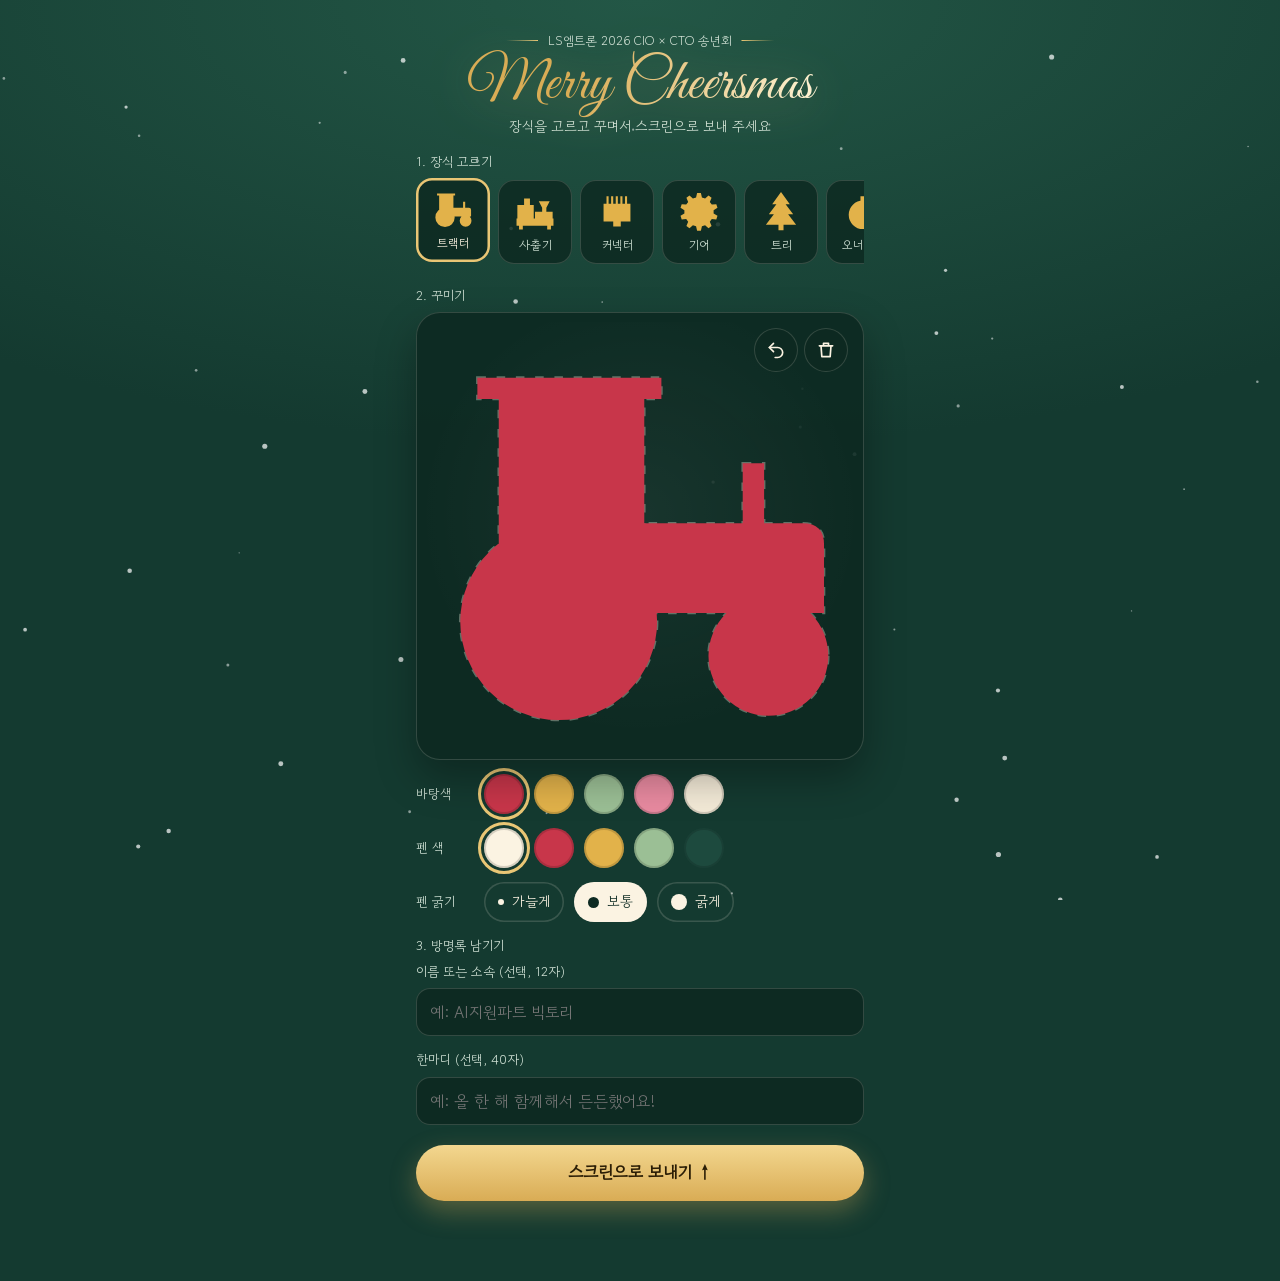
==== commit deae4ff3: "제목 글씨 잘림 수정, Merry Cheersmas로 문구 변경 Co-Authored-By: Claude Opus 5.5 <noreply@anthropic.com>" ====
--- a/index.html
+++ b/index.html
@@ -9,7 +9,7 @@
 <style>
 /* VOICE: 연말 송년회 로비의 따뜻하고 반짝이는 밤
    IDEA: 큰 TV가 눈 내리는 크리스마스 창문이 되고, 폰에서 꾸민 장식이 하늘로 빨려 올라가 그 창문 위로 내려옴
-   PICTURE: 전구 가랜드 아래 금빛 Merry Christmas, 그 밑을 둥실둥실 떠다니는 트랙터, 사출기, 커넥터 장식들
+   PICTURE: 전구 가랜드 아래 금빛 Merry Cheersmas, 그 밑을 둥실둥실 떠다니는 트랙터, 사출기, 커넥터 장식들
    COLOUR and TYPE: 딥그린 밤하늘, 크랜베리, 머스터드, 세이지, 핑크, 금빛 글씨. Great Vibes 필기체 + 고운돋움, 이름은 나눔펜
    LAYOUT: 기본 화면은 TV 스크린(가로, 세로 모두 대응), #draw는 폰 한 컬럼 */
 :root{color-scheme:dark;--bg:#143a30;--deep:#0d2a22;--ink:#fbf3e2;--soft:#cfe0d4;--gold:#e9c675;--red:#c8364a;--mus:#e2b24a;--sage:#9bbf95;--pink:#e88aa0;--line:rgba(251,243,226,.16)}
@@ -20,7 +20,7 @@
 button{font:inherit;color:inherit;cursor:pointer;border:0;background:none}
 button:focus-visible,input:focus-visible,a:focus-visible{outline:3px solid var(--mus);outline-offset:2px}
 .view{display:none}.view.on{display:block}
-.mc{font-family:"Great Vibes",cursive;font-weight:400;line-height:1;background:linear-gradient(100deg,#d9ac55 15%,#fff4d6 35%,#e9c675 50%,#fff4d6 65%,#d9ac55 85%);background-size:250% 100%;-webkit-background-clip:text;background-clip:text;color:transparent;filter:drop-shadow(0 6px 24px rgba(233,198,117,.35));animation:shine 7s linear infinite;padding:0 .15em}
+.mc{font-family:"Great Vibes",cursive;font-weight:400;line-height:1;background:linear-gradient(100deg,#d9ac55 15%,#fff4d6 35%,#e9c675 50%,#fff4d6 65%,#d9ac55 85%);background-size:250% 100%;-webkit-background-clip:text;background-clip:text;color:transparent;filter:drop-shadow(0 6px 24px rgba(233,198,117,.35));animation:shine 7s linear infinite;padding:.3em .4em}
 @keyframes shine{to{background-position:-250% 0}}
 .ev{display:inline-flex;align-items:center;gap:.8em;color:var(--soft)}
 .ev::before,.ev::after{content:"";width:2.6em;height:1px;background:linear-gradient(90deg,transparent,var(--gold))}
@@ -39,7 +39,7 @@
 @keyframes tw{50%{opacity:.4}}
 #whead{position:absolute;left:50%;top:max(9vh,70px);transform:translateX(-50%);text-align:center;z-index:2;white-space:nowrap;pointer-events:none}
 #whead .ev{font-size:clamp(15px,2.3vh,36px)}
-#whead .mc{font-size:clamp(64px,13.5vh,230px);margin:.06em 0 .02em}
+#whead .mc{font-size:clamp(64px,13.5vh,230px);margin:-.24em -.4em -.28em}
 #whead .guide{font-size:clamp(15px,2.2vh,34px);color:var(--ink);opacity:.92}
 #whead .guide b{color:var(--gold);font-weight:400}
 #field{position:absolute;inset:0;z-index:3}
@@ -75,7 +75,7 @@
 .dwrap{position:relative;z-index:1;max-width:480px;margin:0 auto;padding:22px 16px 48px}
 .dh{text-align:center;margin-bottom:14px}
 .dh .ev{font-size:12.5px}
-.dh .mc{font-size:clamp(40px,13vw,58px);margin:6px 0 2px;white-space:nowrap}
+.dh .mc{font-size:clamp(40px,12vw,58px);margin:calc(6px - .3em) -.4em calc(2px - .3em);white-space:nowrap}
 .dh .note{font-size:14px;color:var(--soft)}
 .lbl{font-size:13px;color:var(--soft);margin:14px 0 6px}
 .tpls{display:flex;gap:8px;overflow-x:auto;padding:2px 2px 8px;scroll-snap-type:x mandatory;scrollbar-width:none}
@@ -102,7 +102,7 @@
 #send{width:100%;margin-top:20px;font-size:17px;min-height:56px;background:linear-gradient(180deg,#f3d78f,#d9ac55);color:#2a1d05;box-shadow:0 10px 26px rgba(217,172,85,.35)}
 #dmsg{min-height:22px;margin-top:10px;text-align:center;font-size:14px;color:var(--mus)}
 #done{text-align:center;padding:16vh 10px 40px}
-#done .mc{font-size:60px;margin-bottom:14px}
+#done .mc{font-size:60px;margin:-.3em -.4em calc(14px - .3em)}
 #done h2{font-size:24px;margin-bottom:6px}
 #done p{color:var(--soft);margin-bottom:28px}
 #done>*{animation:rise .7s both}#done>*:nth-child(2){animation-delay:.1s}#done>*:nth-child(3){animation-delay:.2s}#done>*:nth-child(4){animation-delay:.3s}
@@ -122,7 +122,7 @@
   <svg id="garland" aria-hidden="true"></svg>
   <header id="whead">
     <p class="ev">LS엠트론 2026 CIO × CTO 송년회 방명록</p>
-    <h1 class="mc">Merry Christmas</h1>
+    <h1 class="mc">Merry Cheersmas</h1>
     <p class="guide">우측 하단 <b>QR</b>을 찍고 장식을 꾸며 남겨 주세요</p>
   </header>
   <div id="field"></div>
@@ -144,7 +144,7 @@
     <div id="drawMain">
       <header class="dh">
         <p class="ev">LS엠트론 2026 CIO × CTO 송년회</p>
-        <h1 class="mc">Merry Christmas</h1>
+        <h1 class="mc">Merry Cheersmas</h1>
         <p class="note">장식을 고르고 꾸며서 스크린으로 보내 주세요</p>
       </header>
       <p class="lbl">1. 장식 고르기</p>
